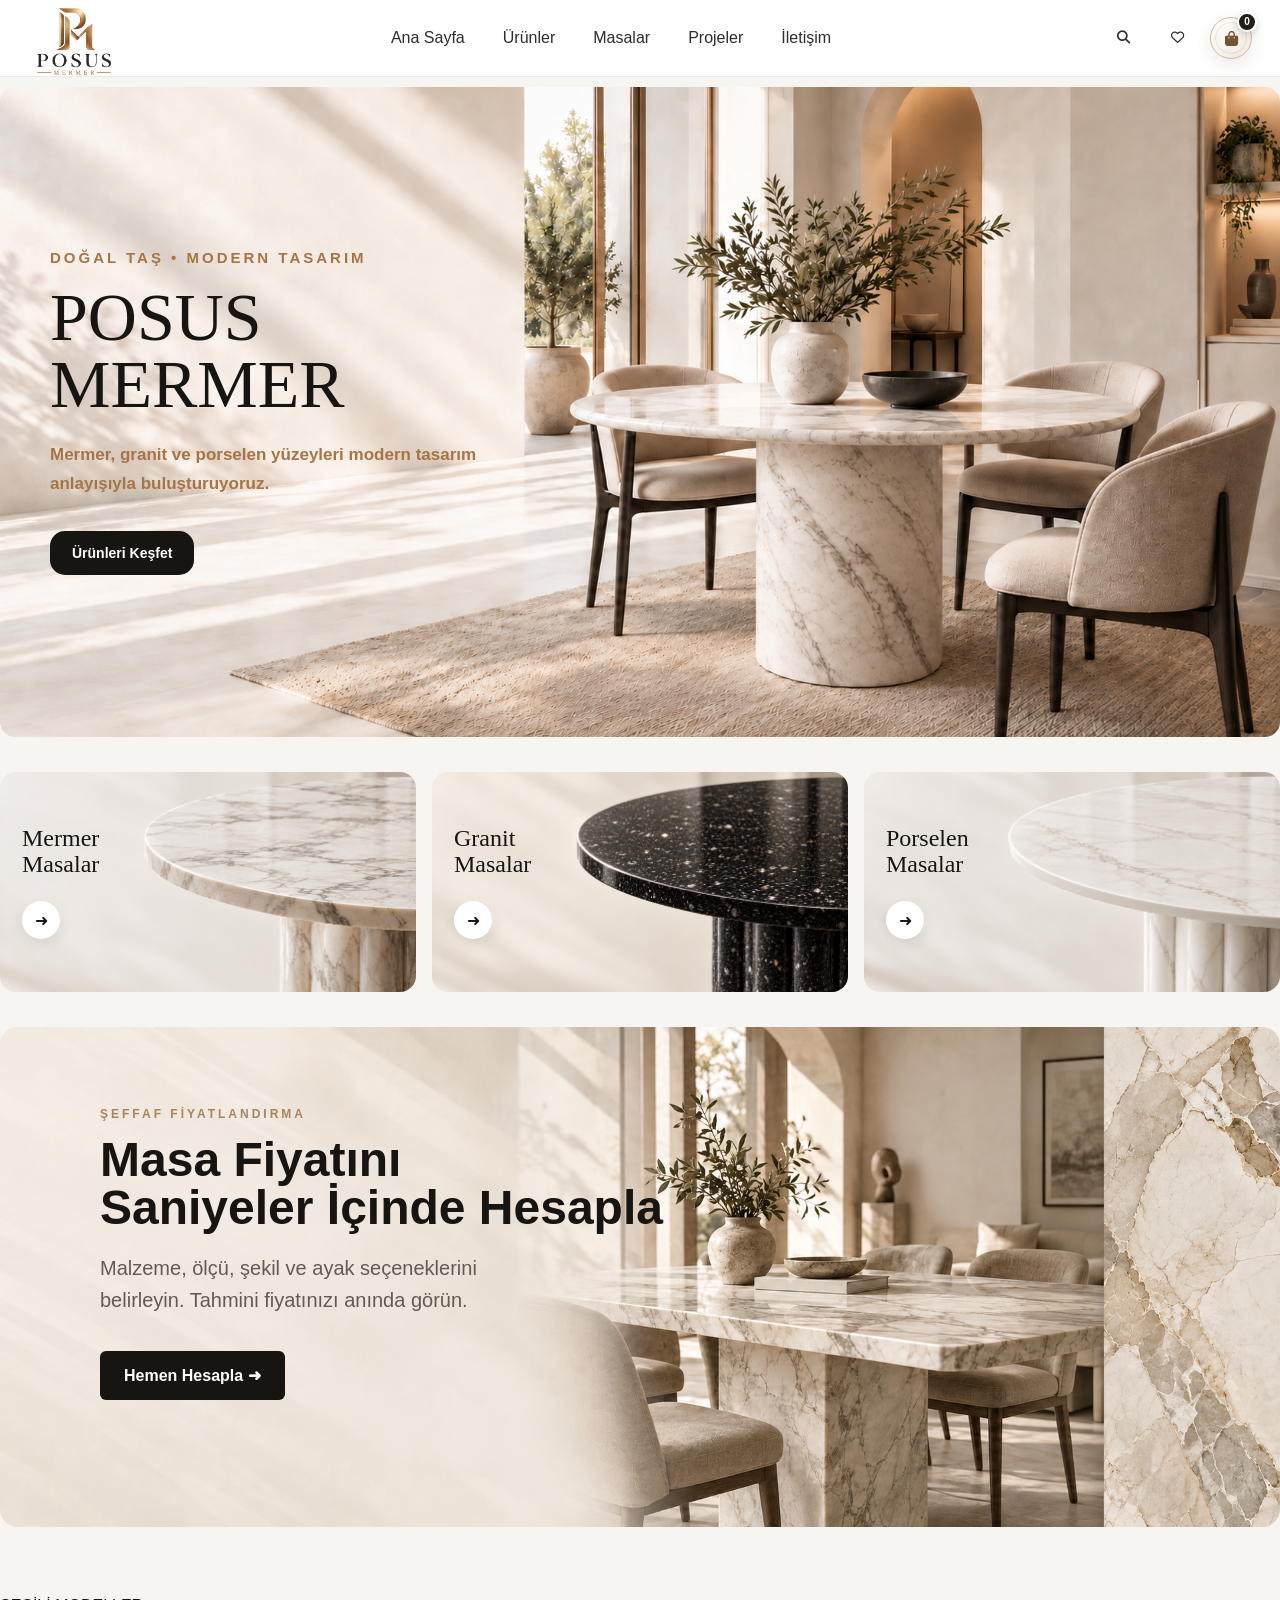
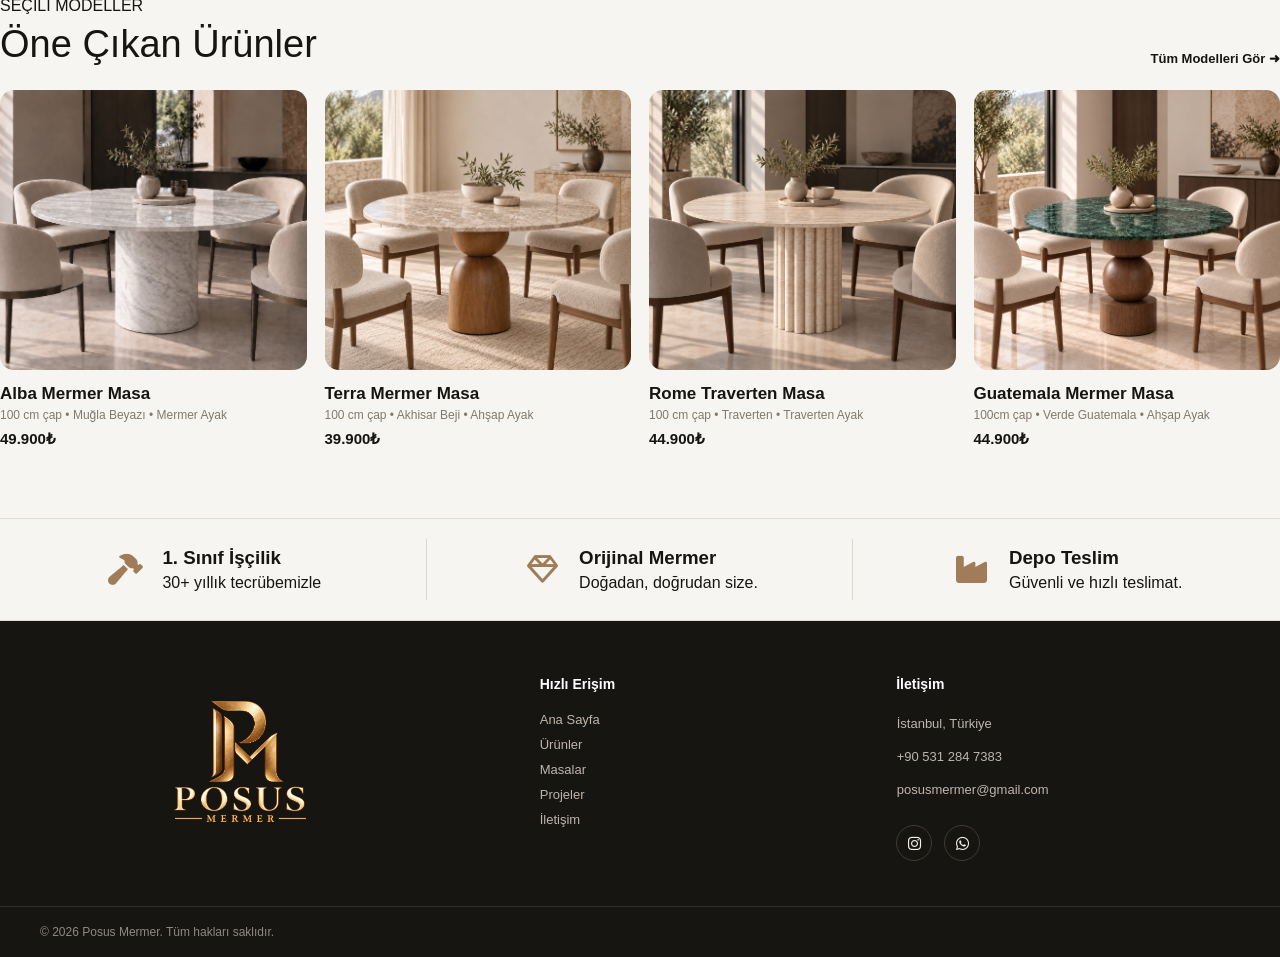
==== index.html @ 0fcfaaa3 "feat: add cafe table configurator and cart popover" ====
<!DOCTYPE html>
<html lang="tr">
<head>
    <meta charset="UTF-8">
    <meta name="viewport" content="width=device-width, initial-scale=1.0">

    <title>Posus Mermer</title>

    <link rel="stylesheet" href="style.css">
    <link rel="stylesheet" href="mini-cart.css">
    <link
        rel="stylesheet"
        href="https://cdnjs.cloudflare.com/ajax/libs/font-awesome/6.5.2/css/all.min.css"
    >
</head>

<body>

    <header class="site-header">
        <nav class="navbar">

            <a href="index.html" class="navbar-logo">
                <img src="images/posus-logo.png" alt="Posus Mermer">
            </a>

            <ul class="nav-links" id="navLinks">
                <li><a href="index.html" class="active">Ana Sayfa</a></li>
                <li><a href="urunler.html">Ürünler</a></li>
                <li><a href="masalar.html">Masalar</a></li>
                <li><a href="#">Projeler</a></li>
                <li><a href="#">İletişim</a></li>
            </ul>

            <div class="nav-actions">
                <button class="nav-search-btn" type="button" aria-label="Ara">
                    <i class="fa-solid fa-magnifying-glass"></i>
                </button>
                <button class="wishlist-btn" type="button" aria-label="Favoriler">
                    <i class="fa-regular fa-heart"></i>
                </button>
                <button class="cart-btn" type="button" aria-label="Sepeti aç">
                    <i class="fa-solid fa-bag-shopping"></i>
                    <span class="cart-count">0</span>
                </button>
            </div>

            <button class="menu-toggle" id="menuToggle" type="button" aria-label="Menüyü aç" aria-expanded="false" aria-controls="navLinks">
                <span></span>
                <span></span>
                <span></span>
            </button>

        </nav>
    </header>

    <main>

        <section class="hero">

            <div class="hero-mobile-image"></div>

            <div class="hero-content">
                <span class="hero-label">DOĞAL TAŞ • MODERN TASARIM</span>

                <h1>
                    POSUS MERMER
                </h1>
                <p>
                    Mermer, granit ve porselen yüzeyleri modern 
                    tasarım anlayışıyla buluşturuyoruz.
                </p>

                <div class="hero-actions">
                    <a href="#" class="hero-primary-btn">Ürünleri Keşfet</a>
                </div>

            </div>

        </section>

        <section class="table-categories">

            <a href="masalar.html" class="table-category-card">
                <div class="table-category-text">
                    <h3>Mermer <br> Masalar</h3>
                    <span class="table-category-arrow">➜</span>
                </div>

                <img src="images/marble-table-category.png" alt="Mermer Masa">
            </a>

            <a href="masalar.html" class="table-category-card">
                <div class="table-category-text">
                    <h3>Granit <br> Masalar</h3>
                    <span class="table-category-arrow">➜</span>
                </div>

                <img src="images/granite-table-category.png" alt="Granit Masa">
            </a>

            <a href="masalar.html" class="table-category-card">
                <div class="table-category-text">
                    <h3>Porselen <br> Masalar</h3>
                    <span class="table-category-arrow">➜</span>
                </div>

                <img src="images/porcelain-table-category.png" alt="Porselen Masa">
            </a>


        </section>

        <section class="calculator-promo">
            
            <img src="images/calculator-promo.png" 
                 alt="Masa Fiyat Hesaplayıcı"
                 class="calculator-promo-image"
            >

            <div class="calculator-promo-content">
                <span class="promo-label">ŞEFFAF FİYATLANDIRMA</span>

                <h2>
                    Masa Fiyatını <br>
                    Saniyeler İçinde Hesapla
                </h2>

                <p>
                    Malzeme, ölçü, şekil ve ayak seçeneklerini belirleyin.
                    Tahmini fiyatınızı anında görün.
                </p>

                <a href="calculator.html" class="calculator-cta">
                    Hemen Hesapla ➜
                </a>
            </div>

        </section>


        <section class="featured-products">
            
            <div class="featured-header">
                <div>
                    <span class="section-label">SEÇİLİ MODELLER</span>
                    <h2>Öne Çıkan Ürünler</h2>
                </div>
            

                <a href="#" class="view-all">
                    Tüm Modelleri Gör ➜
                </a>
            </div>

            <div class="product-grid">
                <a href="#" class="product-card">
                    <div class="product-image-wrap">
                        <img src="images/product-1.png" alt="Mermer Masa">
                    </div>

                    <div class="product-info">
                        <h3>Alba Mermer Masa</h3>
                        <span>100 cm çap • Muğla Beyazı • Mermer Ayak</span>
                        <strong>49.900₺</strong>
                    </div>
                </a>

                 <a href="#" class="product-card">
                    <div class="product-image-wrap">
                        <img src="images/product-2.png" alt="">
                    </div>

                    <div class="product-info">
                        <h3>Terra Mermer Masa</h3>
                        <span>100 cm çap • Akhisar Beji • Ahşap Ayak</span>
                        <strong>39.900₺</strong>
                    </div>
                </a>

                 <a href="#" class="product-card">
                    <div class="product-image-wrap">
                        <img src="images/product-3.png" alt="">
                    </div>

                    <div class="product-info">
                        <h3>Rome Traverten Masa</h3>
                        <span>100 cm çap • Traverten • Traverten Ayak</span>
                        <strong>44.900₺</strong>
                    </div>
                </a>

                 <a href="#" class="product-card">
                    <div class="product-image-wrap">
                        <img src="images/product-4.png" alt="">
                    </div>

                    <div class="product-info">
                        <h3>Guatemala Mermer Masa</h3>
                        <span>100cm çap • Verde Guatemala • Ahşap Ayak</span>
                        <strong>44.900₺</strong>
                    </div>
                </a>



            </div>
        </section>
        <section class="trust-strip">

            <div class="trust-item">
                <i class="fa-solid fa-hammer trust-icon"></i>

                <div class="trust-text">
                    <h3>1. Sınıf İşçilik</h3>
                    <p>30+ yıllık tecrübemizle</p>
                </div>
            </div>

            <div class="trust-item">
                <i class="fa-regular fa-gem trust-icon"></i>

                <div class="trust-text">
                    <h3>Orijinal Mermer</h3>
                    <p>Doğadan, doğrudan size.</p>
                </div>
            </div>

            <div class="trust-item">
                <i class="fa-solid fa-industry trust-icon"></i>

                <div class="trust-text">
                    <h3>Depo Teslim</h3>
                    <p>Güvenli ve hızlı teslimat.</p>
                </div>
            </div>

        </section>


        <footer class="site-footer">

    <div class="footer-main">

        <div class="footer-brand">
            <img src="images/posus-logo-footer.png" alt="Posus Mermer">
        </div>

        <div class="footer-column">
            <h3>Hızlı Erişim</h3>

            <a href="#">Ana Sayfa</a>
            <a href="urunler.html">Ürünler</a>
            <a href="masalar.html">Masalar</a>
            <a href="#">Projeler</a>
            <a href="#">İletişim</a>
        </div>

        <div class="footer-column footer-contact">
            <h3>İletişim</h3>

            <p>İstanbul, Türkiye</p>
            <p>+90 531 284 7383</p>
            <p>posusmermer@gmail.com</p>

            <div class="footer-socials">
                <a href="#"><i class="fa-brands fa-instagram"></i></a>
                <a href="#"><i class="fa-brands fa-whatsapp"></i></a>
            </div>
        </div>

    </div>

    <div class="footer-bottom">
        <span>© 2026 Posus Mermer. Tüm hakları saklıdır.</span>
    </div>

</footer>

        <!-- <section class="hero-features">

            <div class="hero-feature">
                <img src="images/special-msrmnt.png"
                 alt="Özel Ölçü Üretim"
                 class="feature-image">

                <div class="feature-text">
                    <h3>Özel Öçlü Üretim</h3>
                    <p>Projeye ve alana özel ölçüler.</p>
                </div>

            </div>

            <div class="hero-feature">
                <img src="images/shipping.png"
                 alt="Güvenli Teslimat"
                 class="feature-image">

                <div class="feature-text">
                    <h3>Depomuzdan Güvenli Teslimat</h3>
                    <p>Ürünlerinizi özenle hazırlayıp teslim ediyoruz.</p>
                </div>

            </div>

            <div class="hero-feature">

                <img src="images/beveling.png"
                 alt="Tecrübeli İşçilik"
                 class="feature-image">

                <div class="feature-text">

                    <h3>30+ Yıllık Tecrübe</h3>
                    <p>Doğal taşta yılların deneyimi ve usta işçilik.</p>
                </div>

            </div>

        </section> -->

    </main>

    <script src="js/script.js"></script>
    <script src="js/cart-popover.js"></script>

</body>
</html>
---- style.css ----
* {
    margin: 0;
    padding: 0;
    box-sizing: border-box;
}

body {
    font-family: Arial, sans-serif;
    background-color: #f7f5f1;
    color: #171512;
}

a {
    text-decoration: none;
    color: inherit;
}

ul {
    list-style: none;
}

.site-header {
    background-color: #ffffff;
    border-bottom: 1px solid #ece8e2;
}

.navbar {
    max-width: 1400px;
    margin: 0 auto;
    min-height: 70px;
    display: flex;
    align-items: center;
    justify-content: space-between;
    padding: 0 28px;
}

.navbar-logo {
    display: flex;
    align-items: center;
    flex-shrink: 0;
}

.navbar-logo img {
    display: block;
    width: 92px;
    height: auto;
    object-fit: contain;
}

.logo {
    font-size: 26px;
    font-weight: 700;
    letter-spacing: 2px;
}

.nav-actions {
    display: flex;
    align-items: center;
    gap: 12px;
}

.nav-links {
    display: flex;
    align-items: center;
    gap: 38px;
}

.nav-links > li {
    position: relative;
}

.nav-links a {
    font-size: 16px;
    color: #302c28;
    transition: color 0.3s ease;
}

.nav-links a:hover {
    color: #a8845f;
}

.quote-btn {
    padding: 12px 20px;
    background-color: #171512;
    color: #ffffff;
    font-size: 13px;
    font-weight: 600;
    transition: background-color 0.3s ease;
}

.quote-btn:hover {
    background-color: #a8845f;
}

.dropdown-menu {
    position: absolute;
    top: 100%;
    left: 0;
    min-width: 170px;
    padding: 12px 0;
    background-color: #ffffff;
    box-shadow: 0 12px 30px rgba(0, 0, 0, 0.08);
    opacity: 0;
    visibility: hidden;
    transform: translateY(10px);
    transition: all 0.3s ease;
}

.dropdown-menu li a {
    display: block;
    padding: 10px 18xp;
}

.dropdown:hover .dropdown-menu {
    opacity: 1;
    visibility: visible;
    transform: translateY(0);
}

.hero {
    position: relative;
    max-width: 1800px;
    min-height: 650px;
    margin: 10px auto;
    border-radius: 15px;
    background-image: url("images/hero-table.png");
    background-size: cover;
    background-position: center;
    background-repeat: no-repeat;
    display: flex;
    align-items: center;
}

.hero-content {
    position: relative;
    z-index: 2;
    width: 42%;
    padding: 70px 50px;
}

.hero-content h1 {
    font-family: 'Times New Roman', Times, serif;
}

.hero-label {
    display: inline-block;
    margin-bottom: 18px;
    color: #a57545;
    font-size: 15px;
    font-weight: 600;
    letter-spacing: 3px;
}

.hero h1 {
    margin-bottom: 24px;
    color: #171512;
    font-size: 68px;
    line-height: 0.98;
    font-weight: 500;
}

.hero p {
    max-width: 480px;
    margin-bottom: 32px;
    color: #a57545;
    font-weight: 550;
    font-size: 17px;
    line-height: 1.7;
}

.hero-actions {
    display: flex;
    align-items: center;
    gap: 14px;
}

.hero-primary-btn {
    display: inline-flex;
    align-items: center;
    justify-content: center;
    padding: 14px 22px;
    font-size: 14px;
    font-weight: 600;
    transition: all 0.3s ease;
}

.hero-primary-btn {
    background-color: #171512;
    color: #ffffff;
    border-radius: 15px
}

.hero-secondary-btn {
    border: 1px solid #a8845f;
}

.hero-secondary-btn:hover {
    background-color: #171512;
    color: #ffffff;
}

.hero-visual {
    position: absolute;

    top: 0;
    right: 0;

    width: 78%;
    height: 100%;

    z-index: 1;
}

.hero-visual img {
    width: 100%;
    height: 100%;
    object-fit: cover;
    object-position: center;
    display: block;
}

.hero-features {
    max-width: 1800px;
    width: 100%;
    margin: 24px auto 0;
    display: grid;
    grid-template-columns: repeat(3, 1fr);
    gap: 20px;
    padding: 0 50px 35px;
}

.hero-feature {
    position: relative;
    overflow: hidden;
    height: 240px;
    border-radius: 14px;
}

.hero-feature:first-child {
    padding-left: 0;
}

.hero-feature:last-child {
    border-right: none;
}

.hero-feature h3 {
    margin-bottom: 6px;
    color: #171412;
    font-size: 14px;
    font-weight: 600;
}

.hero-feature p {
    color: #7a726a;
    font-size: 12px;
    line-height: 1.5;
}

.feature-image {
    width: 100%;
    height: 100%;
    object-fit: cover;
    display: block;
    transition: transform 0.5s ease;
}

.feature-text {
    position: absolute;
    left: 22px;
    right: 22px;
    bottom: 20px;
    z-index: 2;
}

.hero-feature::after {
    content: "";
    position: absolute;
    inset: 0;
    background: linear-gradient(
        to top,
        rgba(18, 16, 14, 0.72) 0%,
        rgba(18, 16, 14, 0.38) 35%,
        rgba(18, 16, 14, 0.08) 70%,
        rgba(18, 16, 14, 0) 100%
    );

    z-index: 1;
}

.hero-feature:hover .feature-image {
    transform: scale(1.04);
}

.feature-text h3 {
    color: ffffff;
    font-size: 19px;
    line-height: 1.2;
    margin-bottom: 7px;
    text-shadow: 0 2px 8px rgba(0, 0, 0, 0.28);
    max-width: 70%;
}

.feature-text p {
    color: rgba(255, 255, 255, 0.85);
    font-size: 13px;
    line-height: 1.45;
    text-shadow: 0 2px 8px rgba(0, 0, 0, 0.22);
    max-width: 70%;
}

.table-categories {
    max-width: 1600px;
    margin: 35px auto 0;
    display: grid;
    grid-template-columns: repeat(3, 1fr);
    gap: 16px;
    font-family: 'Times New Roman', Times, serif
}

.table-category-card {
    position: relative;
    height: 220px;
    background-color: #f3efe9;
    border-radius: 16px;
    overflow: hidden;
    text-decoration: none;
    color: inherit;
    transition: transform 0.35s ease,
                box-shadow 0.35s ease;
}

.table-category-card img {
    position: absolute;
    inset: 0;
    width: 100%;
    height: 100%;
    object-fit: cover;
    object-position: center;
    display: block;
    z-index: 1;
    transition: transform 0.45s ease;
}

.table-category-text {
    position: relative;
    z-index: 2;
    width: 38%;
    height: 100%;
    padding: 28px 22px;
    display: flex;
    flex-direction: column;
    justify-content: center;
    align-items: flex-start;
}

.table-category-card::after {
    content: "";
    position: absolute;
    inset: 0;
    background: linear-gradient(
        90deg,
        rgba(247, 245, 241, 0.98) 0%
        rgba(247, 245, 241, 0.92) 28%
        rgba(247, 245, 241, 0.35) 48%
        rgba(247, 245, 241, 0) 68%
    );

    z-index: 1;
    pointer-events: none;
}

.table-category-arrow {
    margin-top: 24px;
    width: 38px;
    height: 38px;
    display: flex;
    align-items: center;
    justify-content: center;
    background-color: #fff;
    color: #171512;
    border-radius: 50%;
    font-size: 16px;
    box-shadow: 0 6px 16px rgba(0, 0, 0, 0.08);
    transition: transform 0.3s ease
                background-color 0.3s ease;
}

.table-category-card:hover .table-category-arrow {
    transform: translateX(5px);
    background-color: #171512;
    color: #fff;
}

.table-category-text h3 {
    font-size: 24px;
    line-height: 1.1;
    font-weight: 500;
    color: #171512;
    margin-bottom: 0;
}

.calculator-promo {
    position: relative;
    max-width: 1800px;
    height: 500px;
    margin: 35px auto;
    border-radius: 18px;
    overflow: hidden;
}

.calculator-promo-image {
    width: 100%;
    height: 100%;
    object-fit: cover;
    display: block;
}

.calculator-promo-content {
    position: absolute;
    left: 100px;
    top: 45%;
    transform: translateY(-50%);
    max-width: 600px;
    z-index: 2;
}

.promo-label {
    display: inline-block;
    margin-bottom: 15px;
    color: #a8845f;
    font-size: 12px;
    font-weight: 600;
    letter-spacing: 3px;
}

.calculator-promo-content h2 {
    font-size: 48px;
    line-height: 1;
    color: #171512;
    margin-bottom: 20px;
}

.calculator-promo-content p {
    max-width: 420px;
    color: #625b54;
    font-size: 20px;
    line-height: 1.6;
}

.calculator-cta {
    display: inline-flex;
    margin-top: 35px;
    padding: 15px 24px;
    background-color: #171512;
    color: #fff;
    border-radius: 6px;
    font-weight: 600;
    transition: 0.3s ease;
}

.calculator-cta:hover {
    background-color: #a8845f;
    transform: translateX(4px);
}

.featured-products {
    max-width: 1800px;
    margin: 70px auto;
}

.featured-header {
    display: flex;
    align-items: end;
    justify-content: space-between;
    margin-bottom: 24px;
}

.featured-header h2 {
    margin-top: 8px;
    font-size: 38px;
    font-weight: 500;
    color: #171512;
}

.view-all {
    font-size: 13px;
    font-weight: 600;
    color: #171512;
    transition: transform .3s ease;
}

.view-all:hover {
    transform: translateX(4px);
}

.product-grid {
    display: grid;
    grid-template-columns: repeat(4, 1fr);
    gap: 18px;
}

.product-card {
    color: inherit;
    text-decoration: none;
}

.product-image-wrap {
    height: 280px;
    border-radius: 14px;
    overflow: hidden;
    background-color: #f1ede7;
}

.product-image-wrap img {
    width: 100%;
    height: 100%;
    object-fit: cover;
    display: block;
    transition: transform .45s ease;
}

.product-card:hover img {
    transform: scale(1.02);
}

.product-info {
    padding-top: 14px;
}

.product-info h3 {
    font-size: 17px;
    font-weight: 600;
    margin-bottom: 4px;
}

.product-info span {
    display: block;
    font-size: 12px;
    color: #817970;
    margin-bottom: 8px;
}

.product-info strong {
    font-size: 15px;
    font-weight: 600;
    color: #171512;
}

.trust-strip {
    max-width: 1400px;
    margin: 35px auto 0;
    padding: 20px 0;
    display: grid;
    grid-template-columns: repeat(3, 1fr);
    border-top: 1px solid #e1dbd3;
    border-bottom: 1px solid #e1dbd3;
}

.trust-item {
    display: flex;
    align-items: center;
    justify-content: center;
    gap: 16px;
    padding: 8px 34px;
}

.trust-item:not(:last-child) {
    border-right: 1px solid #ded7cf;
}

.trust-icon {
    font-size: 31px;
    color: #a07d58;
    width: 42px;
    text-align: center;
    flex-shrink: 0;
}

.trust-text p {
    margin-top: 5px;
}

.site-footer {
    margin: 0;
    background-color: #171512;
    color: #f4efe8;
}

.footer-main {
    max-width: 1400px;
    margin: 0 auto;
    padding: 55px 40px 45px;
    display: grid;
    grid-template-columns: 1.4fr 1fr 1fr 1.2fr;
    gap: 50px;
}

.footer-brand h2 {
    font-size: 28px;
    letter-spacing: 3px;
    margin-bottom: 18px;
    color: #b88a5a;
}

.footer-brand p {
    max-width: 320px;
    font-size: 14px;
    line-height: 1.7;
    color: #bdb5ad;
}

.footer-column {
    display: flex;
    flex-direction: column;
    gap: 10px;
}

.footer-column h3 {
    margin-bottom: 2px;
    font-size: 18px;
    font-weight: 600;
    color: #fff;
}

.footer-column a {
    color: #bdb5ad;
    font-size: 13px;
    text-decoration: none;
    transition: color 0.3s ease;
}

.footer-column a:hover {
    color: #b88a5a;
}

.footer-contact p {
    font-size: 13px;
    color: #bdb5ad;
    margin-bottom: 5px;
    padding: 0.5px;
}

.footer-contact h3 {
    margin-bottom: 12px;
}

.footer-socials {
    display: flex;
    gap: 12px;
    margin-top: 14px;
}

.footer-socials a {
    width: 34px;
    height: 34px;
    display: flex;
    align-items: center;
    justify-content: center;
    border: 1px solid #3b3733;
    border-radius: 50%;
    color: #f4efe8;
    transition: background-color 0.3s ease,
                border-color 0.3s ease;
}

.footer-socials a:hover {
    background-color: #b88a5a;
    border-color: b88a5a;
}

header {
    position: sticky;
    top: 0;
    z-index: 1000;
    background: rgba(255, 255, 255, 0.97);
    backdrop-filter: blur(8px);
    border-bottom: 1px solid #ece7e1;
}

.menu-toggle {
    display: none;
    width: 34px;
    height: 30px;
    border: 0;
    background: transparent;
    cursor: pointer;
    flex-direction: column;
    justify-content: center;
    gap: 5px;
    padding: 0;
}

.menu-toggle span {
    display: block;
    width: 24px;
    height: 2px;
    background: #171512;
    transition: 0.3s ease;
}

.menu-toggle.active span:nth-child(1) {
    transform: translateY(7px) rotate(45deg);
}

.menu-toggle.active span:nth-child(2) {
    opacity: 0;
}

.menu-toggle.active span:nth-child(3) {
    transform: translateY(-7px) rotate(-45deg);
}

.hero-mobile-image {
    display: none;
}

.site-footer {
    background: #171512;
    color: #f4efe8;
}

.footer-main {
    max-width: 1400px;
    margin: 0 auto;
    padding: 55px 40px 45px;
    display: grid;
    grid-template-columns: 1.5fr 1fr 1.2fr;
    gap: 70px;
    align-items: start;
}

.footer-brand img {
    margin-left: 120px;
    width: 160px;
    height: auto;
    display: block;
}

.footer-column {
    display: flex;
    flex-direction: column;
    gap: 10px;
}

.footer-column h3 {
    margin-bottom: 10px;
    font-size: 14px;
    font-weight: 600;
    color: #ffffff;
}

.footer-column a {
    color: #bdb5ad;
    font-size: 13px;
    text-decoration: none;
    transition: color 0.3s ease;
}

.footer-column a:hover {
    color: #b88a5a;
}

.footer-contact p {
    margin: 0;
    font-size: 13px;
    line-height: 1.7;
    color: #bdb5ad;
}

.footer-socials {
    display: flex;
    gap: 12px;
    margin-top: 14px;
}

.footer-socials a {
    width: 36px;
    height: 36px;
    display: flex;
    align-items: center;
    justify-content: center;
    border: 1px solid #403a35;
    border-radius: 50%;
    color: #f4efe8;
    font-size: 15px;
    transition:
        background-color 0.3s ease,
        border-color 0.3s ease,
        transform 0.3s ease;
}

.footer-socials a:hover {
    background: #a8845f;
    border-color: #a8845f;
    transform: translateY(-2px);
}

.footer-bottom {
    max-width: 1400px;
    margin: 0 auto;
    padding: 18px 40px;
    border-top: 1px solid #302c28;
    font-size: 12px;
    color: #8f8881;
}

/* =========================
   PRODUCTS PAGE
========================= */

.products-hero {
    position: relative;
    max-width: 100%;
    height: 300px;
    display: flex;
    align-items: center;
    background:
        linear-gradient(
            90deg,
            rgba(247, 245, 241, 0.98) 0%,
            rgba(247, 245, 241, 0.88) 35%,
            rgba(247, 245, 241, 0.05) 65%
        ),
        url("images/products-hero.png");

    background-size: cover;
    background-position: center;
    overflow: hidden;
}


.products-hero-content {
    width: 100%;
    max-width: 1400px;
    margin: 0 auto;
    padding: 0 40px;
}


.products-hero-content > span {
    font-size: 11px;
    font-weight: 600;
    letter-spacing: 4px;
    color: #a67b51;
}


.products-hero-content h1 {
    margin: 8px 0 6px;
    font-family: Georgia, serif;
    font-size: 60px;
    font-weight: 400;
    color: #171512;
}


.products-hero-content p {
    max-width: 440px;
    font-size: 15px;
    line-height: 1.6;
    color: #56504a;
}


.products-hero-note {
    position: absolute;
    right: 2%;
    top: 50%;
    transform: translateY(-50%);
    color: #fff;
    text-align: right;
}


.products-hero-note > span {
    display: block;
    width: 100px;
    height: 1px;
    margin-left: auto;
    margin-bottom: 12px;
    background: rgba(255, 255, 255, 0.65);
}


.products-hero-note p {
    font-size: 10px;
    line-height: 1.8;
    letter-spacing: 3px;
}


/* CATEGORY NAV */

.product-category-nav {
    max-width: 1400px;
    margin: 16px auto 0;
    display: grid;
    grid-template-columns: repeat(5, 1fr);
    gap: 12px;
}


.category-showcase {
    height: 74px;
    padding: 9px 14px;
    display: flex;
    align-items: center;
    gap: 14px;
    border: 1px solid #e5dfd8;
    border-radius: 6px;
    background: #fff;
    cursor: pointer;
    transition:
        border-color 0.3s ease,
        background-color 0.3s ease;
}


.category-showcase:hover,
.category-showcase.active {
    background: #f6efe7;
    border-color: #d9c7b3;
}


.category-showcase img {
    width: 58px;
    height: 58px;
    object-fit: cover;
    border-radius: 4px;
}


.category-showcase div {
    display: flex;
    flex-direction: column;
    text-align: left;
}


.category-showcase strong {
    font-family: Georgia, serif;
    font-size: 16px;
    font-weight: 400;
    color: #171512;
}


.category-showcase div span {
    margin-top: 4px;
    font-size: 10px;
    color: #8b8177;
}


.category-showcase i {
    margin-left: auto;
    width: 32px;
    height: 32px;
    display: flex;
    align-items: center;
    justify-content: center;
    border-radius: 50%;
    background: #f5eee6;
    font-size: 11px;
    color: #171512;
}


/* CATALOG */

.product-catalog {
    max-width: 1400px;
    margin: 16px auto 70px;
}


.catalog-toolbar {
    padding: 16px 0;
    display: grid;
    grid-template-columns: 2fr 0.7fr 0.7fr 0.7fr auto;
    gap: 12px;
    align-items: center;
    border-top: 1px solid #eee8e2;
}


.catalog-search {
    height: 44px;
    display: flex;
    align-items: center;
    gap: 12px;
    padding: 0 14px;
    border: 1px solid #ded8d1;
    border-radius: 5px;
    background: #fff;
}


.catalog-search i {
    font-size: 13px;
    color: #77716b;
}


.catalog-search input {
    width: 100%;
    border: none;
    outline: none;
    background: transparent;
    font-size: 13px;
}


.catalog-toolbar select {
    height: 44px;
    padding: 0 12px;
    border: 1px solid #ded8d1;
    border-radius: 5px;
    background: #fff;
    color: #4f4943;
}


.catalog-count {
    font-size: 12px;
    color: #665f58;
    white-space: nowrap;
}


/* GRID */

.stone-grid {
    display: grid;
    grid-template-columns: repeat(5, 1fr);
    gap: 28px 18px;
}


.stone-card {
    text-decoration: none;
    color: inherit;
}


.stone-image {
    height: 180px;
    overflow: hidden;
    border-radius: 5px;
    background: #eee;
}


.stone-image img {
    width: 100%;
    height: 100%;
    object-fit: cover;
    display: block;
    transition: transform 0.45s ease;
}


.stone-card:hover .stone-image img {
    transform: scale(1.04);
}


.stone-info {
    padding-top: 8px;
    display: flex;
    justify-content: space-between;
    align-items: flex-start;
    gap: 10px;
}


.stone-info h3 {
    margin: 0 0 6px;
    font-family: Georgia, serif;
    font-size: 16px;
    font-weight: 400;
    color: #171512;
}


.stone-tags {
    display: flex;
    gap: 5px;
}


.stone-tags span {
    padding: 4px 8px;
    background: #f2ece5;
    border-radius: 10px;
    font-size: 9px;
    color: #625b55;
}


.stone-arrow {
    width: 32px;
    height: 32px;
    flex-shrink: 0;
    display: flex;
    align-items: center;
    justify-content: center;
    border-radius: 50%;
    background: #f4eee7;
    font-size: 11px;
    transition:
        background 0.3s ease,
        transform 0.3s ease;
}


.stone-card:hover .stone-arrow {
    background: #171512;
    color: #fff;
    transform: translateX(3px);
}


.no-products {
    display: none;
    padding: 70px 0;
    text-align: center;
    color: #777069;
}

.pagination {
    margin-top: 42px;
    display: flex;
    align-items: center;
    justify-content: center;
    gap: 8px;
    flex-wrap: wrap;
}

.pagination button {
    min-width: 38px;
    height: 38px;
    padding: 0 11px;
    display: flex;
    align-items: center;
    justify-content: center;
    border: 1px solid #ded8d1;
    border-radius: 50%;
    background: #ffffff;
    color: #171512;
    font-size: 12px;
    cursor: pointer;
    transition:
        background 0.25s ease,
        color 0.25s ease,
        border-color 0.25s ease,
        transform 0.25s ease;
}

.pagination button:hover {
    border-color: #a8845f;
    transform: translateY(-1px);
}

.pagination button.active {
    background: #171512;
    color: #ffffff;
    border-color: #171512;
}

.pagination button:disabled {
    opacity: 0.3;
    cursor: default;
    transform: none;
}

.pagination-dots {
    padding: 0 3px;
    color: #998f85;
    font-size: 13px;
}

.pagination-info {
    width: 100%;
    margin-top: 8px;
    text-align: center;
    font-size: 11px;
    color: #8b8177;
}

.stone-grid {
    display: grid;
    grid-template-columns: repeat(5, 1fr);
    row-gap: 18px;
    column-gap: 6px;
}


.tables-hero {
    height: 350px;
    min-height: 0;
    display: grid;
    grid-template-columns: 42% 58%;
    background: #f7f3ed;
    overflow: hidden;
}

.tables-hero-content {
    padding: 35px 55px;
    display: flex;
    flex-direction: column;
    justify-content: center;
}

.tables-breadcrumb {
    font-size: 13px;
    color: #8b8175;
    margin-bottom: 24px;
}

.tables-breadcrumb span {
    margin: 0 8px;
}

.tables-eyebrow {
    font-size: 11px;
    letter-spacing: 5px;
    color: #a8845f;
    margin-bottom: 8px;
}

.tables-hero h1 {
    font-family: Georgia, serif;
    font-size: 72px;
    line-height: 0.95;
    font-weight: 400;
    color: #171512;
    margin: 0 0 18px;
}

.tables-hero p {
    max-width: 590px;
    color: #625b54;
    font-size: 15px;
    line-height: 1.65;
}

.tables-combination-link {
    display: inline-flex;
    align-items: center;
    gap: 12px;
    margin-top: 24px;
    padding: 14px 20px;
    border: 1px solid #a8845f;
    color: #6f4e2f;
    font-size: 12px;
    font-weight: 700;
    letter-spacing: .04em;
    transition: background .2s ease, color .2s ease, transform .2s ease;
}

.tables-combination-link:hover {
    background: #9f7547;
    color: #fff;
    transform: translateY(-2px);
}

.hero-small-line {
    margin-top: 22px;
    display: flex;
    align-items: center;
    gap: 18px;

    font-size: 10px;
    letter-spacing: 4px;
    color: #9c7650;
}

.hero-small-line span {
    width: 38px;
    height: 1px;
    background: #a8845f;
}

.tables-hero-image {
    height: 350px;
    min-height: 0;
    overflow: hidden;    
}

.tables-hero-image img {
    width: 100%;
    height: 100%;
    display: block;
    object-fit: cover;
    object-position: center;
}


/* ===================================
   MAIN PRODUCT AREA
=================================== */

.tables-section {
    max-width: 1600px;
    margin: 0 auto;
    padding: 20px 32px 32px;

    display: grid;
    grid-template-columns: 210px 1fr;
    gap: 18px;

    background: #faf9f6;
}


/* ===================================
   FILTER SIDEBAR
=================================== */

.table-filters {
    border: 1px solid #e7e0d8;
    background: #fff;
    padding: 18px;
    border-radius: 5px;
}

.filter-header {
    padding-bottom: 15px;
    border-bottom: 1px solid #ece5dd;
}

.filter-header h3 {
    font-family: Georgia, serif;
    font-size: 22px;
    margin-bottom: 12px;
}

.filter-header button {
    border: none;
    background: transparent;
    padding: 0;

    color: #a07142;
    font-size: 12px;
    cursor: pointer;
}

.filter-header button i {
    margin-right: 6px;
}

.filter-group {
    padding: 18px 0;
    border-bottom: 1px solid #eee7df;
}

.filter-group:last-child {
    border-bottom: none;
}

.filter-group h4 {
    font-family: Georgia, serif;
    font-size: 15px;
    margin-bottom: 13px;
}

.filter-group label {
    display: flex;
    align-items: center;
    gap: 8px;

    margin: 10px 0;

    font-size: 13px;
    color: #69615a;

    cursor: pointer;
}

.filter-group input[type="radio"] {
    accent-color: #9f7445;
}

.size-filter {
    display: grid;
    grid-template-columns: 1fr 1fr;
    gap: 8px;
}

.size-filter input {
    width: 100%;
    border: 1px solid #ded7cf;
    border-radius: 4px;

    padding: 9px;

    font-size: 12px;
    outline: none;
}

.apply-filter-btn {
    width: 100%;
    margin-top: 10px;

    padding: 10px;

    background: #a77a47;
    color: #fff;

    border: none;
    border-radius: 3px;

    cursor: pointer;
}


/* ===================================
   TOOLBAR
=================================== */

.tables-content {
    min-width: 0;
}

.tables-toolbar {
    height: 42px;

    display: flex;
    align-items: center;
    justify-content: space-between;

    margin-bottom: 10px;
}

.tables-toolbar p {
    color: #6f675f;
    font-size: 13px;
}

.toolbar-right {
    display: flex;
    align-items: center;
    gap: 10px;
}

.toolbar-right label {
    font-size: 12px;
    color: #736a61;
}

.toolbar-right select {
    width: 180px;

    border: 1px solid #ded8d0;
    background: #fff;

    padding: 9px 12px;
    border-radius: 4px;

    color: #4e4944;
}


/* ===================================
   TABLE GRID
=================================== */

.tables-grid {
    display: grid;
    grid-template-columns: repeat(4, minmax(0, 1fr));
    gap: 12px;
}


/* ===================================
   PRODUCT CARD
=================================== */

.table-product-card {
    background: #fff;

    border: 1px solid #e6dfd7;
    border-radius: 5px;

    overflow: hidden;

    transition:
        transform 0.25s ease,
        box-shadow 0.25s ease;
}

.table-product-card:hover {
    transform: translateY(-3px);

    box-shadow:
        0 9px 25px rgba(44, 34, 23, 0.08);
}

.table-card-image {
    position: relative;
    width: 100%;
    aspect-ratio: 1 / 1;
    overflow: hidden;
    background: #f3f0eb;
}

.table-card-image img {
    width: 100%;
    height: 100%;

    object-fit: cover;

    transition: transform 0.4s ease;
}

.table-product-card:hover
.table-card-image img {
    transform: scale(1.025);
}

.table-favorite {
    position: absolute;
    top: 12px;
    right: 12px;

    width: 34px;
    height: 34px;

    display: grid;
    place-items: center;

    border: none;
    border-radius: 50%;

    background:
        rgba(255,255,255,0.9);

    color: #846d54;

    cursor: pointer;
}

.table-card-content {
    padding: 13px;
}

.table-card-content h3 {
    font-family: Georgia, serif;

    font-size: 17px;
    font-weight: 400;

    margin: 0 0 7px;

    color: #28221e;
}

.table-meta {
    display: flex;
    flex-wrap: wrap;
    align-items: center;

    gap: 7px;

    font-size: 11px;

    color: #7d756c;
}

.meta-divider {
    width: 1px;
    height: 11px;

    background: #c9c0b7;
}

.table-card-bottom {
    display: flex;
    align-items: flex-end;
    justify-content: space-between;
    gap: 12px;
    padding-top: 14px;
    border-top: 1px solid #eee7df;
}

.table-price {
    display: flex;
    flex-direction: column;
}

.table-price strong {
    font-family: Georgia, serif;

    font-size: 19px;
    font-weight: 400;

    color: #7b4c27;
}

.table-price span {
    margin-top: 2px;

    font-size: 9px;

    color: #8c837a;
}

.table-detail-btn {
    min-width: 88px;

    padding: 9px 12px;

    display: flex;
    justify-content: center;
    align-items: center;

    gap: 8px;

    background: #9f7547;
    color: #fff;

    text-decoration: none;

    border-radius: 3px;

    font-size: 12px;

    transition: background 0.2s ease;
}

.table-detail-btn:hover {
    background: #765330;
}

.tables-empty {
    display: none;

    text-align: center;

    padding: 80px 20px;

    color: #81776d;
}


/* ===================================
   BENEFITS
=================================== */

.tables-benefits {
    padding: 24px 50px;

    display: grid;
    grid-template-columns: repeat(5, 1fr);

    border-top: 1px solid #eee6dd;

    background: #f8f4ee;
}

.tables-benefits > div {
    display: flex;
    align-items: center;

    gap: 13px;

    justify-content: center;
}

.tables-benefits i {
    font-size: 27px;

    color: #a67b4c;
}

.tables-benefits span {
    display: flex;
    flex-direction: column;

    font-size: 11px;

    color: #837970;
}

.tables-benefits strong {
    margin-bottom: 4px;

    font-family: Georgia, serif;

    font-size: 14px;
    font-weight: 400;

    color: #342d27;
}

/* =========================
   NAVBAR LOGO FIX
========================= */

.navbar {
    height: 76px;
}

.navbar-inner {
    max-width: 1400px;
    height: 76px;
    margin: 0 auto;
    padding: 0 32px;
    display: flex;
    align-items: center;
    justify-content: space-between;
    width: 100%;
}

.nav-logo {
    display: flex;
    align-items: center;
    flex-shrink: 0;
}

.nav-logo img {
    width: 95px;
    height: auto;
    max-height: 62px;
    object-fit: contain;
    display: block;
}

.table-price .sub-price {
    display: block;
    margin-top: 4px;
    font-size: 11px;
    color: #8c837a;
}

.table-card-content h3 {
    margin: 0 0 6px;
    font-family: Georgia, serif;
    font-size: 19px;
    font-weight: 400;
    color: #211c18;
}

.table-meta {
    margin-bottom: 16px;
}

.table-meta span {
    font-size: 10px;
    color: #8d847b;
}

.table-card-image .table-favorite {
    z-index: 1;
}

.table-product-card {
    cursor: pointer;
}

@media (max-width: 1024px) {

    header {
        padding: 16px 30px;
    }

    nav ul {
        gap: 18px;
    }

    .hero {
        min-height: 560px;
        padding: 60px 35px;
    }

    .hero h1 {
        font-size: 52px;
    }

    .table-categories,
    .featured-products,
    .trust-strip,
    .footer-main {
        width: calc(100% - 40px);
    }

    .product-grid {
        grid-template-columns: repeat(2, 1fr);
    }

    .table-categories {
        grid-template-columns: repeat(2, 1fr);
    }

    .trust-strip {
        grid-template-columns: 1fr;
    }

    .trust-item {
        justify-content: flex-start;
        border-right: none !important;
        border-bottom: 1px solid #ded7cf;
    }

    .trust-item:last-child {
        border-bottom: none;
    }

    .footer-main {
        width: calc(100% - 40px);
        grid-template-columns: repeat(2, 1fr);
        gap: 40px 30px;
        padding: 45px 0 35px;
    }

    .footer-bottom {
        width: calc(100% - 40px);
    }

    .product-category-nav {
        width: calc(100% - 40px);

        grid-template-columns: repeat(3, 1fr);
    }

    .product-catalog {
        width: calc(100% - 40px);
    }

    .stone-grid {
        grid-template-columns: repeat(3, 1fr);
    }

    .catalog-toolbar {
        grid-template-columns: 1fr 1fr 1fr;
    }

    .catalog-search {
        grid-column: span 3;
    }

    .tables-grid {
        grid-template-columns:
            repeat(3, minmax(0, 1fr));
    }    

}

@media (max-width: 768px) {

    .navbar {
        position: relative;

        display: flex;
        align-items: center;
        justify-content: space-between;

        padding: 16px 20px;
    }

    .site-header {
        padding: 0;
    }

    .menu-toggle {
        display: flex;
    }

    .quote-btn {
        display: none;
    }

    .nav-links {
        position: absolute;

        top: 100%;
        left: 0;

        width: 100%;

        display: flex;
        flex-direction: column;

        gap: 0;

        background: #ffffff;

        border-top: 1px solid #eee7df;
        border-bottom: 1px solid #eee7df;

        padding: 10px 20px;

        opacity: 0;
        visibility: hidden;
        transform: translateY(-10px);

        transition: 0.3s ease;

        z-index: 999;
    }

    .nav-links.active {
        opacity: 1;
        visibility: visible;
        transform: translateY(0);
    }

    .nav-links li {
        width: 100%;
    }

    .nav-links li a {
        display: block;

        width: 100%;

        padding: 14px 0;

        font-size: 15px;

        border-bottom: 1px solid #f0ece7;
    }

    .nav-links li:last-child a {
        border-bottom: none;
    }

    .nav-actions {
        margin-left: auto;
        margin-right: 12px;
    }

    .hero {
        width: calc(100% - 28px);
        min-height: auto;

        margin: 16px auto 0;
        padding: 0;

        display: flex;
        flex-direction: column;

        background-image: none;

        border-radius: 18px;
        overflow: hidden;

        background: #f7f5f1;
    }

    .hero-mobile-image {
        display: block;

        width: 100%;
        height: 420px;

        background-image: url("images/hero-table.png");
        background-size: cover;
        background-position: 65% center;
        background-repeat: no-repeat;
    }

     .hero-content {
        width: 100%;

        padding: 34px 26px 36px;

        background: #f7f5f1;
    }

    .hero-label {
        display: block;

        margin-bottom: 14px;

        font-size: 10px;
        font-weight: 600;
        letter-spacing: 3px;

        color: #a56f3d;
    }

     .hero-content h1 {
        margin: 0 0 18px;

        font-size: 42px;
        line-height: 0.98;
        font-weight: 500;

        color: #171512;
    }


    .hero-content p {
        max-width: 330px;

        margin: 0 0 26px;

        font-size: 14px;
        line-height: 1.7;

        color: #665f58;
    }

    .hero-btn {
        display: inline-flex;
        align-items: center;
        justify-content: center;

        min-width: 180px;

        padding: 15px 22px;

        background: #171512;
        color: #fff;

        border-radius: 6px;

        font-size: 13px;
        font-weight: 600;

        text-decoration: none;
    }

    .hero h1 {
        font-size: 40px;
        line-height: 1.05;
    }

    .hero p {
        max-width: 100%;
        font-size: 15px;
        line-height: 1.6;
        margin-bottom: 24px;
    }

    .hero-actions {
        flex-direction: column;
        align-items: stretch;
        gap: 10px;
    }

    .hero-primary-btn,
    .hero-secondary-btn {
        width: 100%;
        text-align: center;
        justify-content: center;
    }

    .hero-visual {
        position: static;

        width: 100%;
        height: 340px;
    }

    .hero-visual img {
        width: 100%;
        height: 100%;

        object-fit: cover;
        object-position: center;
    }

    .table-category-card {
        height: 220px;
    }

    .table-category-text {
        margin-bottom: 250px;
        width: 45%;
        padding: 20px;
    }

    .table-category-text h3 {
        font-size: 22px;
        line-height: 1.15;
        margin-top: 120px;
    }

    .table-category-arrow {
        margin-top: 10px;
        border-radius: 100px;
    }

    .table-category-card::after {
        background: linear-gradient(
            90deg,
            rgba(247,245,241,0.98) 0%,
            rgba(247,245,241,0) 10%
        );
    }

    .product-grid {
        grid-template-columns: repeat(2, 1fr);
        gap: 14px;
    }

    .product-image-wrap {
        height: 210px;
    }

    .product-info h3 {
        font-size: 15px;
    }

    .product-info span {
        font-size: 11px;
    }

      .trust-strip {
        grid-template-columns: 1fr;
    }

    .trust-item {
        justify-content: flex-start;
        padding: 18px 12px;
    }

    .trust-text h3 {
        font-size: 15px;
    }

    .trust-text p {
        font-size: 12px;
    }

    .calculator-promo {
        width: calc(100% - 28px);
        height: 520px;
        margin: 45px auto;
        border-radius: 18px;
        overflow: hidden;
    }

    .calculator-promo-image {
        width: 100%;
        height: 100%;
        object-fit: cover;
        object-position: 50% center;
    }

    .calculator-promo::after {
        content: "";
        position: absolute;
        inset: 0;
        background: linear-gradient(
            90deg,
            rgba(247, 245, 241, 0.97) 0%,
            rgba(247, 245, 241, 0.35) 40%
        );

        z-index: 1;
    }

    .calculator-promo-content {
        left: 0;
        top: 0;
        transform: none;
        width: 100%;
        height: 100%;
        padding: 42px 28px;
        display: flex;
        flex-direction: column;
        justify-content: center;
        align-items: flex-start;
        z-index: 2;
    }

    .promo-label {
        font-size: 11px;
        letter-spacing: 3px;
        margin-bottom: 14px;
    }

    .calculator-promo-content h2 {
        max-width: 250px;
        font-size: 38px;
        line-height: 1.02;
        font-weight: 600;
        margin: 0 0 20px;
    }

    .calculator-promo-content p {
        max-width: 250px;
        font-size: 15px;
        line-height: 1.6;
        color: #615a53;
        margin: 0;
    }

    .calculator-cta {
        margin-top: 26px;
        padding: 14px 20px;
        font-size: 13px;
    }

    .trust-item {
        padding-left: 80px;
    }

    .footer-main {
        width: calc(100% - 28px);
        grid-template-columns: 1fr;
        gap: 32px;
        padding: 40px 30px 90px;
    }

    .footer-brand {
        padding-bottom: 8px;
    }

    .footer-brand h2 {
        font-size: 25px;
        margin-bottom: 14px;
    }

    .footer-brand p {
        max-width: 100%;
        font-size: 13px;
        line-height: 1.7;
    }

    .footer-column {
        gap: 9px;
    }

    .footer-column h3 {
        font-size: 13px;
        margin-bottom: 6px;
    }

    .footer-column a,
    .footer-contact p {
        font-size: 13px;
    }

    .footer-socials {
        margin-top: 12px;
    }

    .footer-bottom {
        width: calc(100% - 28px);
        padding: 18px 10px;
        flex-direction: column;
        align-items: flex-start;
        gap: 7px;
        font-size: 11px;
        line-height: 1.5;
    }

    .products-hero {
        height: 260px;
    }

    .products-hero-content {
        padding: 0 22px;
    }

    .products-hero-content h1 {
        font-size: 44px;
    }

    .products-hero-content p {
        max-width: 280px;

        font-size: 13px;
    }

    .products-hero-note {
        display: none;
    }


    .product-category-nav {
        width: calc(100% - 28px);

        display: flex;

        overflow-x: auto;

        gap: 10px;

        padding-bottom: 5px;
    }


    .category-showcase {
        min-width: 210px;
    }


    .product-catalog {
        width: calc(100% - 28px);
    }


    .catalog-toolbar {
        grid-template-columns: 1fr;
    }


    .catalog-search {
        grid-column: auto;
    }


    .catalog-count {
        padding-top: 4px;
    }


    .stone-grid {
        grid-template-columns: repeat(2, 1fr);

        gap: 24px 12px;
    }


    .stone-image {
        height: 160px;
    }

    .tables-hero {
        grid-template-columns: 1fr;
    }

    .tables-hero-content {
        padding: 35px 25px;
    }

    .tables-hero h1 {
        font-size: 52px;
    }

    .tables-hero-image {
        min-height: 230px;
    }

    .tables-section {
        grid-template-columns: 1fr;
        padding: 15px;
    }

    .table-filters {
        display: none;
    }

    .tables-grid {
        grid-template-columns:
            repeat(2, minmax(0, 1fr));
    }

    .tables-benefits {
        grid-template-columns: repeat(2, 1fr);
        gap: 25px;
    }
}

@media (max-width: 480px) {
    
    .hero h1 {
        font-size: 36px;
    }

    .hero {
        min-height: 480px;
    }

    .product-image-wrap {
        height: 230px;
    }

    .featured-header {
        flex-direction: column;
    }

    .product-grid {
        grid-template-columns: 1fr;
    }

    .product-image-wrap {
        height: 280px;
    }
    
    .calculator-promo {
        height: 500px;
    }

    .calculator-promo-content {
        padding: 36px 22px;
    }

    .calculator-promo-content h2 {
        max-width: 270px;
        font-size: 34px;
    }

    .calculator-promo-content p {
        max-width: 255px;
        font-size: 14px;
    }

    .hero-mobile-image {
        height: 360px;
    }

    .hero-content {
        padding: 30px 22px 32px;
    }

    .hero-content h1 {
        font-size: 37px;
    }

    .footer-main {
        gap: 28px;
    }

    .footer-brand h2 {
        font-size: 23px;
    }

    .footer-socials a {
        width: 32px;
        height: 32px;
    }

    .stone-grid {
        grid-template-columns: 1fr;
    }

    .stone-image {
        height: 230px;
    }

     .tables-hero h1 {
        font-size: 46px;
    }

    .tables-hero p {
        font-size: 14px;
    }

    .tables-grid {
        grid-template-columns: 1fr;
    }

    .tables-toolbar {
        height: auto;

        flex-direction: column;
        align-items: stretch;

        gap: 10px;
    }

    .toolbar-right {
        justify-content: space-between;
    }

    .toolbar-right select {
        flex: 1;
    }

    .tables-benefits {
        grid-template-columns: 1fr;
    }

    .tables-benefits > div {
        justify-content: flex-start;
    }
}

/* POLISHED NAVBAR ACTIONS */

.nav-search-btn,
.wishlist-btn,
.cart-btn {
    display: inline-flex;
    align-items: center;
    justify-content: center;
    flex: 0 0 auto;
    width: 42px;
    height: 42px;
    padding: 0;
    border: 1px solid transparent;
    border-radius: 50%;
    background: transparent;
    color: #2f2a25;
    cursor: pointer;
    transition: color .2s ease, background .2s ease,
                border-color .2s ease, transform .2s ease,
                box-shadow .2s ease;
}

.nav-search-btn:hover,
.wishlist-btn:hover {
    border-color: #ded4c9;
    background: #f5f1ec;
    color: #9f7547;
}

.cart-btn {
    position: relative;
    border-color: #cdb99f;
    background: linear-gradient(145deg, #fff, #f0e8df);
    color: #765330;
    box-shadow: 0 6px 18px rgba(76, 57, 38, .11);
}

.cart-btn::before {
    content: "";
    position: absolute;
    inset: 4px;
    border: 1px solid rgba(159, 117, 71, .16);
    border-radius: 50%;
    pointer-events: none;
}

.cart-btn i {
    position: relative;
    z-index: 1;
    font-size: 15px;
}

.cart-btn:hover {
    border-color: #9f7547;
    background: #9f7547;
    color: #fff;
    box-shadow: 0 9px 22px rgba(118, 83, 48, .24);
    transform: translateY(-2px);
}

.cart-count {
    position: absolute;
    z-index: 3;
    top: -6px;
    right: -6px;
    display: grid;
    place-items: center;
    min-width: 20px;
    height: 20px;
    padding: 0 5px;
    border: 2px solid #fff;
    border-radius: 999px;
    background: #211d19;
    color: #fff;
    font-size: 10px;
    font-weight: 700;
    line-height: 1;
    box-shadow: 0 3px 8px rgba(0, 0, 0, .18);
}

.cart-btn:hover .cart-count {
    background: #fff;
    color: #765330;
}

@media (max-width: 700px) {
    .nav-actions {
        gap: 7px;
    }

    .nav-search-btn,
    .wishlist-btn,
    .cart-btn {
        width: 38px;
        height: 38px;
    }

}
---- mini-cart.css ----
.mini-cart{position:fixed;z-index:1000;top:78px;right:24px;display:flex;flex-direction:column;width:min(390px,calc(100vw - 32px));max-height:min(650px,calc(100vh - 96px));overflow:hidden;border:1px solid #e1d6ca;border-radius:16px;background:#fffdf9;box-shadow:0 24px 70px rgba(36,29,22,.24);opacity:0;visibility:hidden;transform:translateY(-10px) scale(.98);transform-origin:top right;transition:opacity .2s ease,visibility .2s ease,transform .2s ease}.mini-cart.is-open{opacity:1;visibility:visible;transform:translateY(0) scale(1)}.mini-cart-header{display:flex;align-items:flex-start;justify-content:space-between;gap:20px;padding:22px 22px 18px;border-bottom:1px solid #ece4db;background:#f5f0e9}.mini-cart-header span{color:#9f7547;font-size:9px;font-weight:700;letter-spacing:2px}.mini-cart-header h2{margin:5px 0 0;font-family:Georgia,serif;font-size:24px;font-weight:400}.mini-cart-close{display:grid;place-items:center;width:34px;height:34px;padding:0;border:1px solid #ded3c7;border-radius:50%;background:#fff;color:#5a5149;cursor:pointer;transition:background .2s ease,color .2s ease}.mini-cart-close:hover{background:#211d19;color:#fff}.mini-cart-items{overflow-y:auto;padding:4px 20px}.mini-cart-item{display:grid;grid-template-columns:72px minmax(0,1fr);gap:14px;padding:17px 0;border-bottom:1px solid #eee7df}.mini-cart-item:last-child{border-bottom:0}.mini-cart-image{width:72px;height:72px;object-fit:cover;border:1px solid #e7ddd2;border-radius:10px;background:#f1ebe4}.mini-cart-info{min-width:0}.mini-cart-item-top,.mini-cart-item-bottom{display:flex;align-items:flex-start;justify-content:space-between;gap:12px}.mini-cart-item h3{margin:1px 0 5px;overflow:hidden;color:#211d19;font-family:Georgia,serif;font-size:17px;font-weight:400;text-overflow:ellipsis;white-space:nowrap}.mini-cart-item p{margin:0;color:#857a70;font-size:11px}.mini-cart-remove{padding:4px;border:0;background:transparent;color:#a18f7d;cursor:pointer}.mini-cart-remove:hover{color:#9b4135}.mini-cart-item-bottom{align-items:center;margin-top:12px}.mini-cart-quantity{display:grid;grid-template-columns:28px 32px 28px;align-items:center;overflow:hidden;border:1px solid #ded3c7;border-radius:7px;background:#fff}.mini-cart-quantity button{width:28px;height:28px;padding:0;border:0;background:#f4efe9;color:#574d43;font-size:16px;cursor:pointer}.mini-cart-quantity button:hover:not(:disabled){background:#9f7547;color:#fff}.mini-cart-quantity button:disabled{opacity:.35;cursor:not-allowed}.mini-cart-quantity span{text-align:center;color:#211d19;font-size:12px;font-weight:700}.mini-cart-price{color:#765330;font-size:14px}.mini-cart-empty{display:none;flex-direction:column;align-items:center;padding:48px 25px;text-align:center}.mini-cart-empty.is-visible{display:flex}.mini-cart-empty i{margin-bottom:15px;color:#b99774;font-size:30px}.mini-cart-empty strong{font-family:Georgia,serif;font-size:21px;font-weight:400}.mini-cart-empty span{margin-top:7px;color:#857a70;font-size:12px}.mini-cart-footer{padding:18px 22px 20px;border-top:1px solid #e8ded4;background:#f5f0e9}.mini-cart-footer.is-hidden{display:none}.mini-cart-total{display:flex;align-items:center;justify-content:space-between;gap:16px;margin-bottom:14px}.mini-cart-total span{color:#6d6258;font-size:12px}.mini-cart-total strong{font-family:Georgia,serif;font-size:23px;font-weight:400}.mini-cart-link{display:flex;align-items:center;justify-content:space-between;min-height:48px;padding:0 16px;border-radius:8px;background:#211d19;color:#fff;text-decoration:none;font-size:13px;font-weight:700;transition:background .2s ease}.mini-cart-link:hover{background:#9f7547}.mini-cart-footer small{display:block;margin-top:10px;color:#8a7f75;font-size:9px;line-height:1.45;text-align:center}@media(max-width:700px){.mini-cart{top:70px;right:10px;width:calc(100vw - 20px);max-height:calc(100vh - 82px)}.mini-cart-header{padding:18px}.mini-cart-items{padding:3px 16px}.mini-cart-footer{padding:16px 18px 18px}}
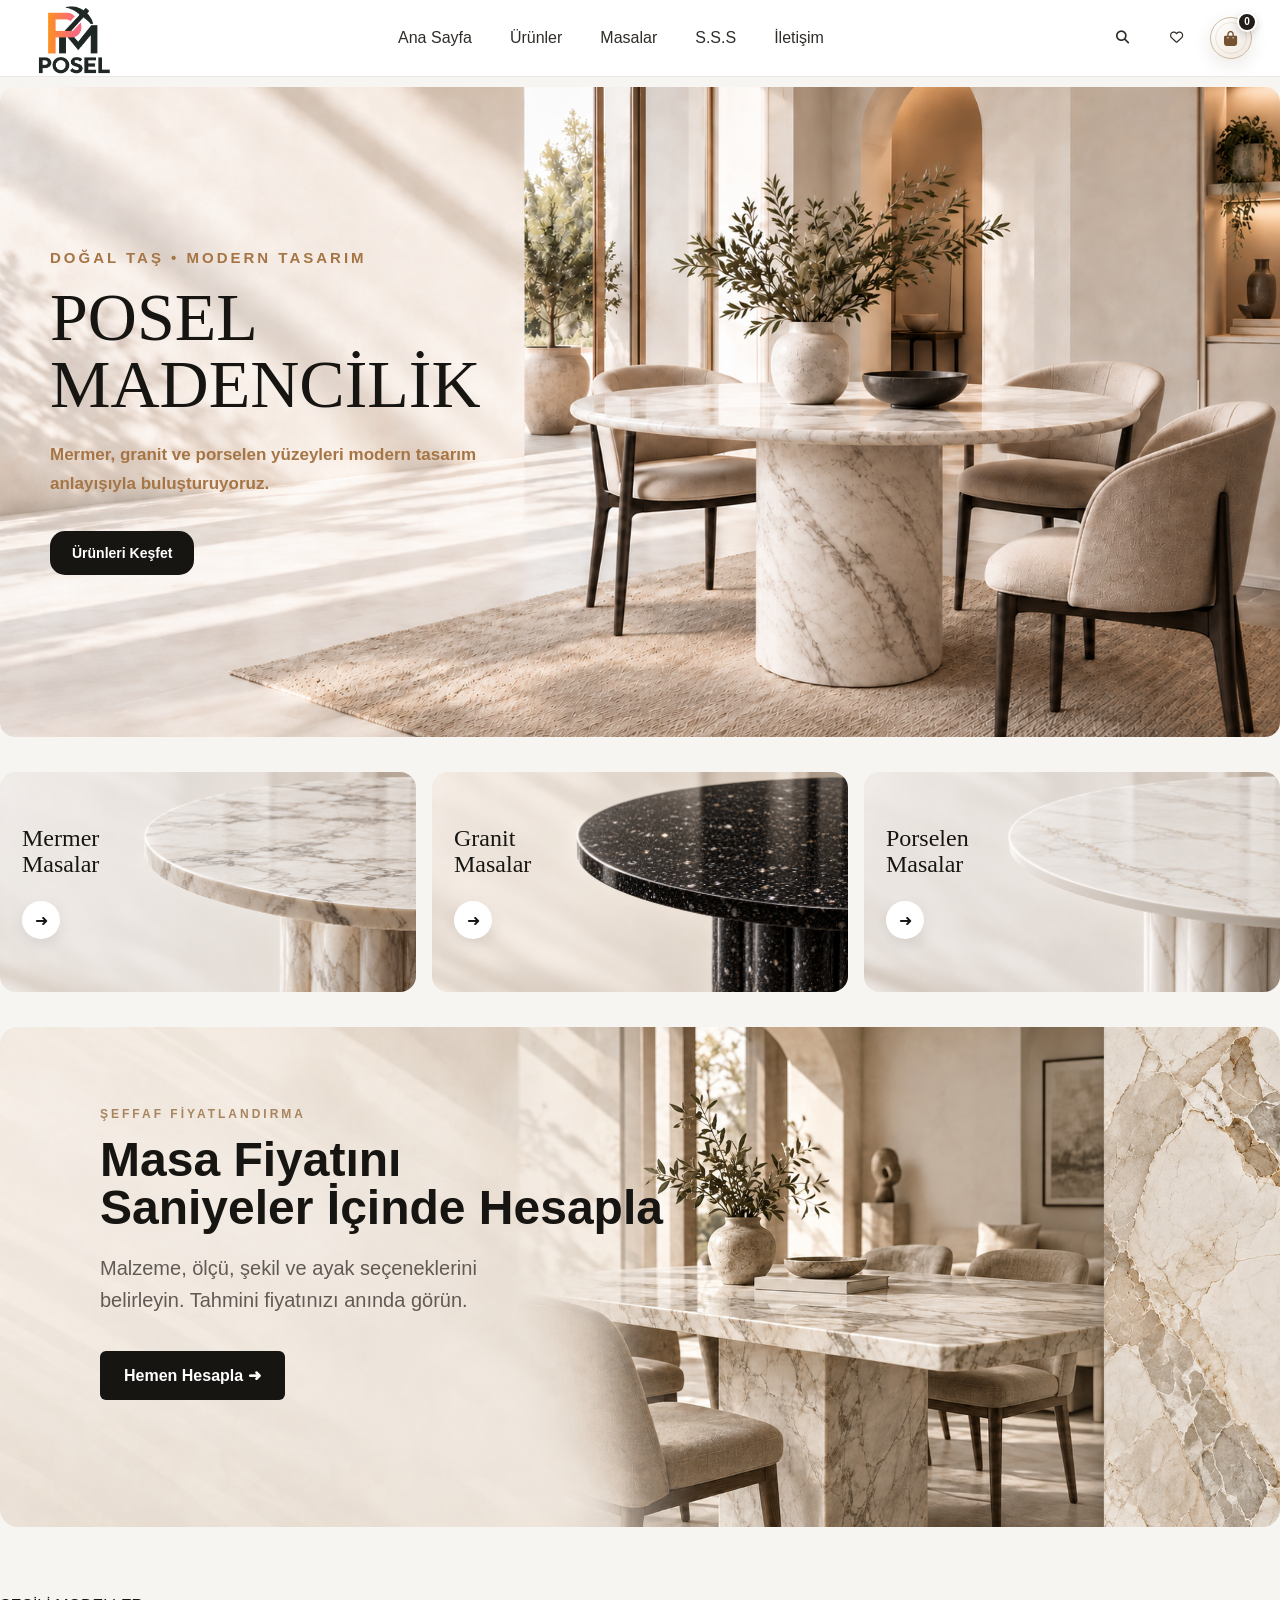
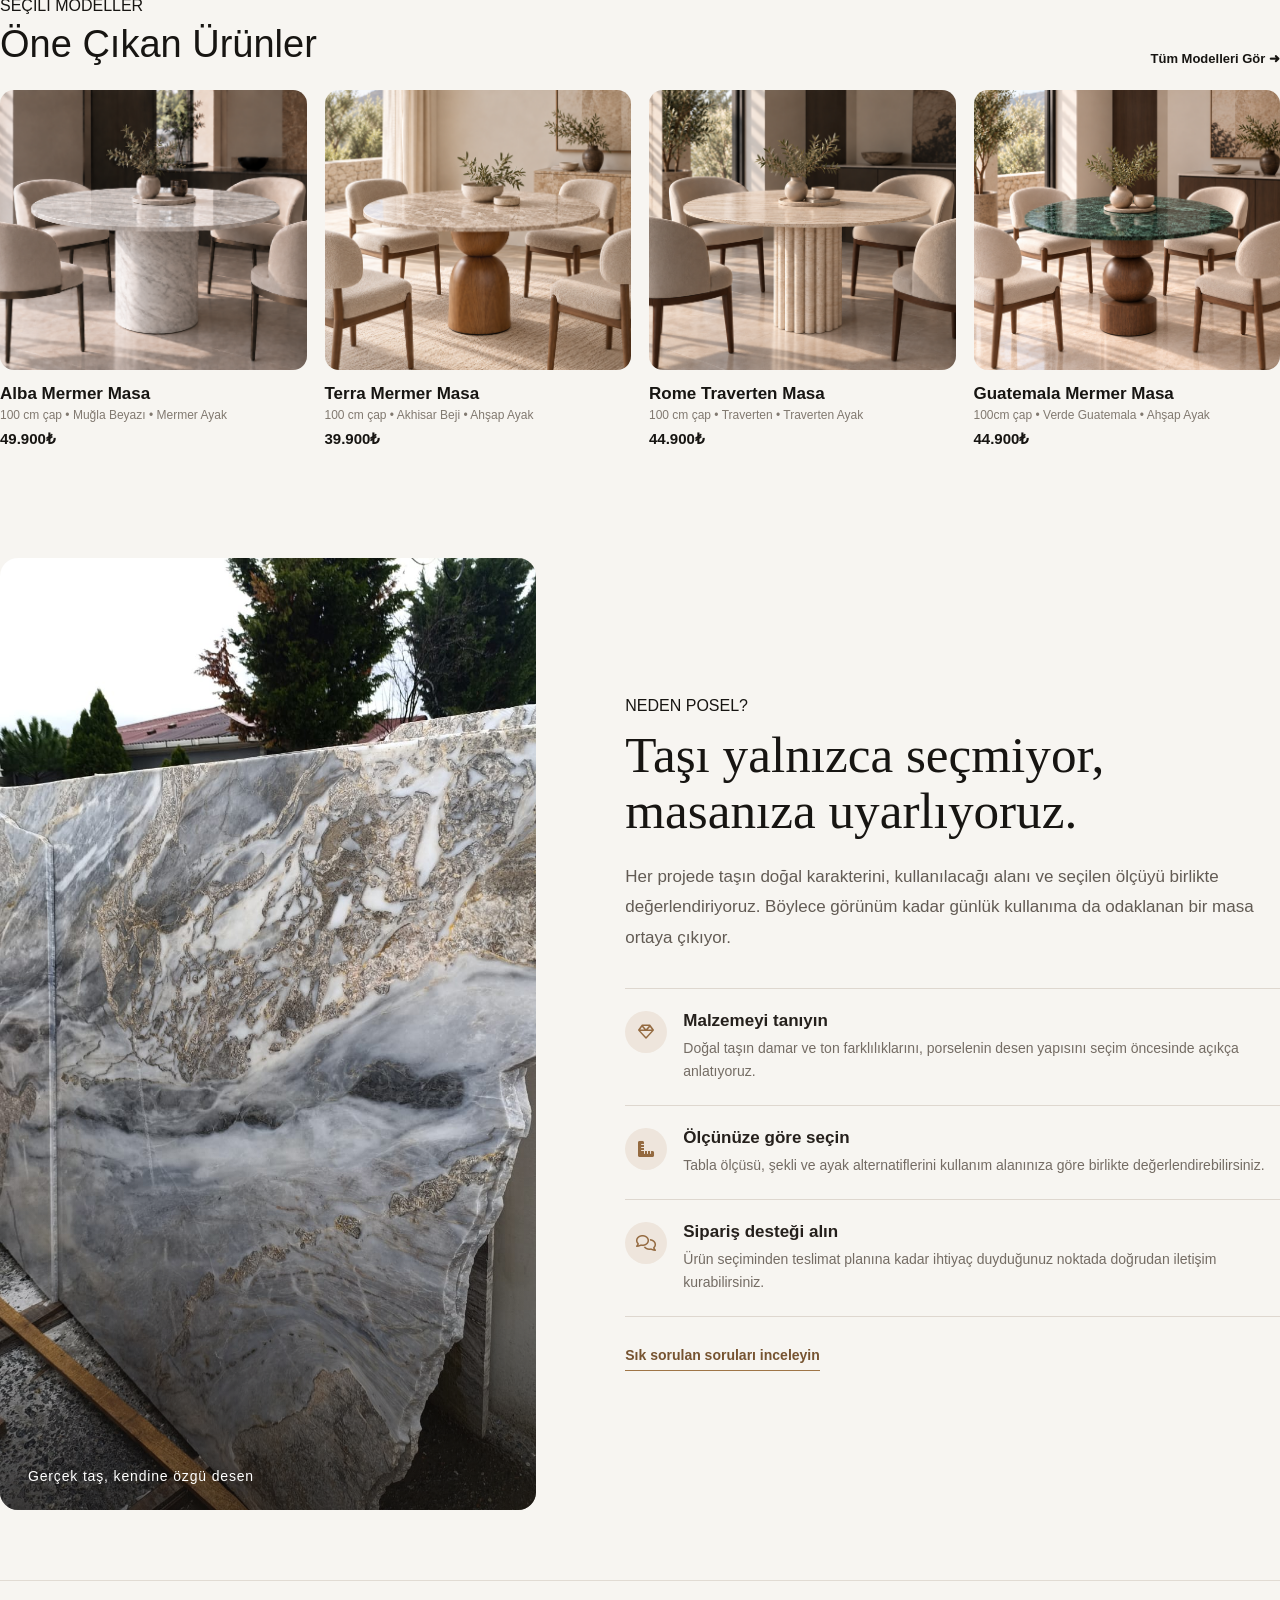
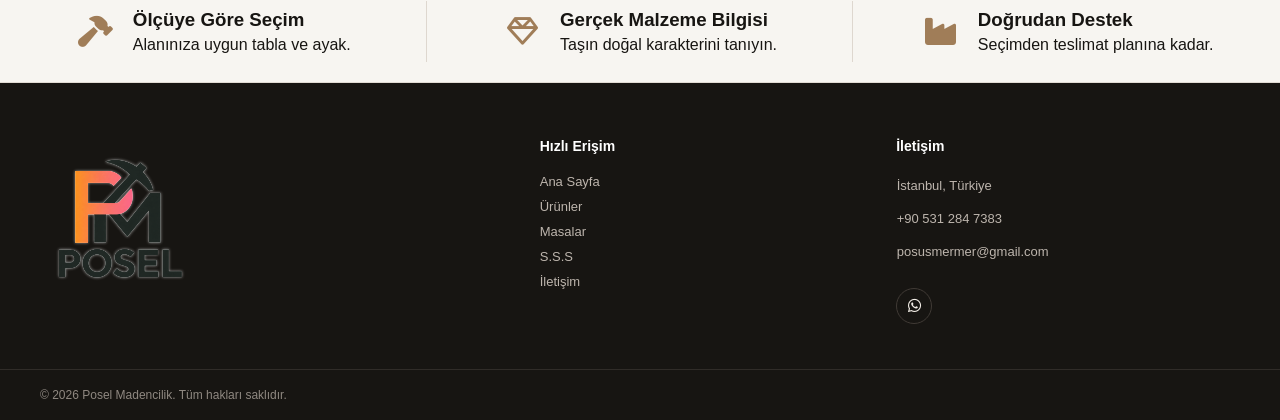
==== commit fde7fed1: "Update Posel branding and site experience" ====
--- a/index.html
+++ b/index.html
@@ -4,7 +4,18 @@
     <meta charset="UTF-8">
     <meta name="viewport" content="width=device-width, initial-scale=1.0">
 
-    <title>Posus Mermer</title>
+    <title>Posel Madencilik</title>
+    <meta name="description" content="Mermer, granit ve porselen masa modellerini keşfedin; ölçü, tabla ve ayak seçenekleriyle masanızı Posel Madencilik'te oluşturun.">
+    <meta name="robots" content="index, follow">
+    <meta property="og:locale" content="tr_TR">
+    <meta property="og:type" content="website">
+    <meta property="og:title" content="Posel Madencilik | Doğal Taş ve Porselen Masalar">
+    <meta property="og:description" content="Doğal taş ve porselen masa modellerini inceleyin, ölçü ve ayak seçenekleriyle masanızı oluşturun.">
+    <meta name="twitter:card" content="summary">
+    <meta name="twitter:title" content="Posel Madencilik | Doğal Taş ve Porselen Masalar">
+    <meta name="twitter:description" content="Doğal taş ve porselen masa modellerini inceleyin, ölçü ve ayak seçenekleriyle masanızı oluşturun.">
+
+    <link rel="icon" type="image/png" href="images/posel-favicon.png">
 
     <link rel="stylesheet" href="style.css">
     <link rel="stylesheet" href="mini-cart.css">
@@ -20,15 +31,15 @@
         <nav class="navbar">
 
             <a href="index.html" class="navbar-logo">
-                <img src="images/posus-logo.png" alt="Posus Mermer">
+                <img src="images/posel-logo.png" alt="Posel Madencilik">
             </a>
 
             <ul class="nav-links" id="navLinks">
                 <li><a href="index.html" class="active">Ana Sayfa</a></li>
                 <li><a href="urunler.html">Ürünler</a></li>
                 <li><a href="masalar.html">Masalar</a></li>
-                <li><a href="#">Projeler</a></li>
-                <li><a href="#">İletişim</a></li>
+                <li><a href="projeler.html">S.S.S</a></li>
+                <li><a href="iletisim.html">İletişim</a></li>
             </ul>
 
             <div class="nav-actions">
@@ -63,7 +74,7 @@
                 <span class="hero-label">DOĞAL TAŞ • MODERN TASARIM</span>
 
                 <h1>
-                    POSUS MERMER
+                    POSEL MADENCİLİK
                 </h1>
                 <p>
                     Mermer, granit ve porselen yüzeyleri modern 
@@ -71,7 +82,7 @@
                 </p>
 
                 <div class="hero-actions">
-                    <a href="#" class="hero-primary-btn">Ürünleri Keşfet</a>
+                    <a href="urunler.html" class="hero-primary-btn">Ürünleri Keşfet</a>
                 </div>
 
             </div>
@@ -130,7 +141,7 @@
                     Tahmini fiyatınızı anında görün.
                 </p>
 
-                <a href="calculator.html" class="calculator-cta">
+                <a href="kombinasyon.html" class="calculator-cta">
                     Hemen Hesapla ➜
                 </a>
             </div>
@@ -147,13 +158,13 @@
                 </div>
             
 
-                <a href="#" class="view-all">
+                <a href="masalar.html" class="view-all">
                     Tüm Modelleri Gör ➜
                 </a>
             </div>
 
             <div class="product-grid">
-                <a href="#" class="product-card">
+                <a href="masa-detay.html?id=1" class="product-card">
                     <div class="product-image-wrap">
                         <img src="images/product-1.png" alt="Mermer Masa">
                     </div>
@@ -165,7 +176,7 @@
                     </div>
                 </a>
 
-                 <a href="#" class="product-card">
+                 <a href="masa-detay.html?id=7" class="product-card">
                     <div class="product-image-wrap">
                         <img src="images/product-2.png" alt="">
                     </div>
@@ -177,7 +188,7 @@
                     </div>
                 </a>
 
-                 <a href="#" class="product-card">
+                 <a href="masa-detay.html?id=10" class="product-card">
                     <div class="product-image-wrap">
                         <img src="images/product-3.png" alt="">
                     </div>
@@ -189,7 +200,7 @@
                     </div>
                 </a>
 
-                 <a href="#" class="product-card">
+                 <a href="masa-detay.html?id=11" class="product-card">
                     <div class="product-image-wrap">
                         <img src="images/product-4.png" alt="">
                     </div>
@@ -205,14 +216,48 @@
 
             </div>
         </section>
+
+        <section class="brand-assurance" aria-labelledby="brandAssuranceTitle">
+            <div class="brand-assurance-image">
+                <img src="images/table-details/aurelia-gold-real.png" alt="Doğal taş levhanın gerçek damar ve yüzey görünümü" loading="lazy">
+                <span>Gerçek taş, kendine özgü desen</span>
+            </div>
+
+            <div class="brand-assurance-content">
+                <span class="section-label">NEDEN POSEL?</span>
+                <h2 id="brandAssuranceTitle">Taşı yalnızca seçmiyor,<br>masanıza uyarlıyoruz.</h2>
+                <p class="brand-assurance-lead">Her projede taşın doğal karakterini, kullanılacağı alanı ve seçilen ölçüyü birlikte değerlendiriyoruz. Böylece görünüm kadar günlük kullanıma da odaklanan bir masa ortaya çıkıyor.</p>
+
+                <div class="brand-assurance-points">
+                    <div>
+                        <i class="fa-regular fa-gem" aria-hidden="true"></i>
+                        <h3>Malzemeyi tanıyın</h3>
+                        <p>Doğal taşın damar ve ton farklılıklarını, porselenin desen yapısını seçim öncesinde açıkça anlatıyoruz.</p>
+                    </div>
+                    <div>
+                        <i class="fa-solid fa-ruler-combined" aria-hidden="true"></i>
+                        <h3>Ölçünüze göre seçin</h3>
+                        <p>Tabla ölçüsü, şekli ve ayak alternatiflerini kullanım alanınıza göre birlikte değerlendirebilirsiniz.</p>
+                    </div>
+                    <div>
+                        <i class="fa-regular fa-comments" aria-hidden="true"></i>
+                        <h3>Sipariş desteği alın</h3>
+                        <p>Ürün seçiminden teslimat planına kadar ihtiyaç duyduğunuz noktada doğrudan iletişim kurabilirsiniz.</p>
+                    </div>
+                </div>
+
+                <a href="projeler.html" class="brand-assurance-link">Sık sorulan soruları inceleyin</a>
+            </div>
+        </section>
+
         <section class="trust-strip">
 
             <div class="trust-item">
                 <i class="fa-solid fa-hammer trust-icon"></i>
 
                 <div class="trust-text">
-                    <h3>1. Sınıf İşçilik</h3>
-                    <p>30+ yıllık tecrübemizle</p>
+                    <h3>Ölçüye Göre Seçim</h3>
+                    <p>Alanınıza uygun tabla ve ayak.</p>
                 </div>
             </div>
 
@@ -220,8 +265,8 @@
                 <i class="fa-regular fa-gem trust-icon"></i>
 
                 <div class="trust-text">
-                    <h3>Orijinal Mermer</h3>
-                    <p>Doğadan, doğrudan size.</p>
+                    <h3>Gerçek Malzeme Bilgisi</h3>
+                    <p>Taşın doğal karakterini tanıyın.</p>
                 </div>
             </div>
 
@@ -229,8 +274,8 @@
                 <i class="fa-solid fa-industry trust-icon"></i>
 
                 <div class="trust-text">
-                    <h3>Depo Teslim</h3>
-                    <p>Güvenli ve hızlı teslimat.</p>
+                    <h3>Doğrudan Destek</h3>
+                    <p>Seçimden teslimat planına kadar.</p>
                 </div>
             </div>
 
@@ -242,85 +287,43 @@
     <div class="footer-main">
 
         <div class="footer-brand">
-            <img src="images/posus-logo-footer.png" alt="Posus Mermer">
+            <img src="images/posel-logo.png" alt="Posel Madencilik">
         </div>
 
         <div class="footer-column">
             <h3>Hızlı Erişim</h3>
 
-            <a href="#">Ana Sayfa</a>
+            <a href="index.html">Ana Sayfa</a>
             <a href="urunler.html">Ürünler</a>
             <a href="masalar.html">Masalar</a>
-            <a href="#">Projeler</a>
-            <a href="#">İletişim</a>
+            <a href="projeler.html">S.S.S</a>
+            <a href="iletisim.html">İletişim</a>
         </div>
 
         <div class="footer-column footer-contact">
             <h3>İletişim</h3>
 
             <p>İstanbul, Türkiye</p>
-            <p>+90 531 284 7383</p>
-            <p>posusmermer@gmail.com</p>
+            <p><a href="tel:+905312847383">+90 531 284 7383</a></p>
+            <p><a href="mailto:posusmermer@gmail.com">posusmermer@gmail.com</a></p>
 
             <div class="footer-socials">
-                <a href="#"><i class="fa-brands fa-instagram"></i></a>
-                <a href="#"><i class="fa-brands fa-whatsapp"></i></a>
+                <a href="https://wa.me/905312847383" aria-label="WhatsApp'tan ulaşın"><i class="fa-brands fa-whatsapp"></i></a>
             </div>
         </div>
 
     </div>
 
     <div class="footer-bottom">
-        <span>© 2026 Posus Mermer. Tüm hakları saklıdır.</span>
+        <span>© 2026 Posel Madencilik. Tüm hakları saklıdır.</span>
     </div>
 
 </footer>
 
-        <!-- <section class="hero-features">
-
-            <div class="hero-feature">
-                <img src="images/special-msrmnt.png"
-                 alt="Özel Ölçü Üretim"
-                 class="feature-image">
-
-                <div class="feature-text">
-                    <h3>Özel Öçlü Üretim</h3>
-                    <p>Projeye ve alana özel ölçüler.</p>
-                </div>
-
-            </div>
-
-            <div class="hero-feature">
-                <img src="images/shipping.png"
-                 alt="Güvenli Teslimat"
-                 class="feature-image">
-
-                <div class="feature-text">
-                    <h3>Depomuzdan Güvenli Teslimat</h3>
-                    <p>Ürünlerinizi özenle hazırlayıp teslim ediyoruz.</p>
-                </div>
-
-            </div>
-
-            <div class="hero-feature">
-
-                <img src="images/beveling.png"
-                 alt="Tecrübeli İşçilik"
-                 class="feature-image">
-
-                <div class="feature-text">
-
-                    <h3>30+ Yıllık Tecrübe</h3>
-                    <p>Doğal taşta yılların deneyimi ve usta işçilik.</p>
-                </div>
-
-            </div>
-
-        </section> -->
-
     </main>
 
     <script src="js/script.js"></script>
+    <script src="js/site-search.js"></script>
     <script src="js/cart-popover.js"></script>
 
 </body>
--- a/style.css
+++ b/style.css
@@ -38,6 +38,7 @@
     display: flex;
     align-items: center;
     flex-shrink: 0;
+    text-decoration: none;
 }
 
 .navbar-logo img {
@@ -557,6 +558,349 @@
     border-bottom: 1px solid #e1dbd3;
 }
 
+.brand-assurance {
+    max-width: 1400px;
+    margin: 110px auto 70px;
+    display: grid;
+    grid-template-columns: minmax(0, 0.9fr) minmax(0, 1.1fr);
+    gap: clamp(48px, 7vw, 100px);
+    align-items: center;
+}
+
+.brand-assurance-image {
+    position: relative;
+    min-height: 680px;
+    overflow: hidden;
+    border-radius: 18px;
+    background: #e9e2da;
+}
+
+.brand-assurance-image::after {
+    content: "";
+    position: absolute;
+    inset: auto 0 0;
+    height: 38%;
+    background: linear-gradient(transparent, rgba(20, 17, 14, 0.62));
+    pointer-events: none;
+}
+
+.brand-assurance-image img {
+    display: block;
+    width: 100%;
+    height: 100%;
+    min-height: 680px;
+    object-fit: cover;
+}
+
+.brand-assurance-image span {
+    position: absolute;
+    z-index: 1;
+    right: 28px;
+    bottom: 26px;
+    left: 28px;
+    color: #fff;
+    font-size: 14px;
+    letter-spacing: 0.06em;
+}
+
+.brand-assurance-content h2 {
+    margin: 12px 0 24px;
+    color: #171512;
+    font-family: Georgia, serif;
+    font-size: clamp(40px, 4vw, 60px);
+    font-weight: 400;
+    line-height: 1.08;
+}
+
+.brand-assurance-lead {
+    max-width: 650px;
+    margin: 0;
+    color: #625b54;
+    font-size: 17px;
+    line-height: 1.8;
+}
+
+.brand-assurance-points {
+    margin-top: 34px;
+    border-top: 1px solid #ded7cf;
+}
+
+.brand-assurance-points > div {
+    display: grid;
+    grid-template-columns: 42px minmax(0, 1fr);
+    column-gap: 16px;
+    padding: 22px 0;
+    border-bottom: 1px solid #ded7cf;
+}
+
+.brand-assurance-points i {
+    grid-row: 1 / span 2;
+    display: grid;
+    width: 42px;
+    height: 42px;
+    place-items: center;
+    border-radius: 50%;
+    background: #eee5dc;
+    color: #946a40;
+}
+
+.brand-assurance-points h3 {
+    margin: 0 0 6px;
+    color: #25201c;
+    font-size: 17px;
+    font-weight: 600;
+}
+
+.brand-assurance-points p {
+    margin: 0;
+    color: #746c64;
+    font-size: 14px;
+    line-height: 1.65;
+}
+
+.brand-assurance-link {
+    display: inline-flex;
+    margin-top: 30px;
+    padding-bottom: 7px;
+    border-bottom: 1px solid #9f7547;
+    color: #765330;
+    font-size: 14px;
+    font-weight: 600;
+    text-decoration: none;
+    transition: color 0.2s ease, border-color 0.2s ease;
+}
+
+.brand-assurance-link:hover {
+    border-color: #171512;
+    color: #171512;
+}
+
+@media (max-width: 1050px) {
+    .brand-assurance {
+        margin-right: 28px;
+        margin-left: 28px;
+        grid-template-columns: minmax(0, 0.85fr) minmax(0, 1.15fr);
+        gap: 42px;
+    }
+
+    .brand-assurance-image,
+    .brand-assurance-image img {
+        min-height: 580px;
+    }
+}
+
+@media (max-width: 760px) {
+    .brand-assurance {
+        margin: 70px 20px 55px;
+        grid-template-columns: 1fr;
+        gap: 36px;
+    }
+
+    .brand-assurance-image,
+    .brand-assurance-image img {
+        min-height: 470px;
+    }
+
+    .brand-assurance-content h2 {
+        font-size: clamp(34px, 10vw, 46px);
+    }
+}
+
+/* FAQ PAGE */
+
+.faq-page {
+    max-width: 1180px;
+    margin: 0 auto;
+    padding: 92px 28px 110px;
+}
+
+.faq-hero {
+    display: grid;
+    grid-template-columns: minmax(0, 1.05fr) minmax(280px, 0.95fr);
+    column-gap: clamp(48px, 8vw, 110px);
+    align-items: end;
+    padding-bottom: 58px;
+    border-bottom: 1px solid #ded7cf;
+}
+
+.faq-eyebrow {
+    grid-column: 1 / -1;
+    margin: 0 0 16px;
+    color: #9f7547;
+    font-size: 12px;
+    font-weight: 700;
+    letter-spacing: 0.2em;
+}
+
+.faq-hero h1 {
+    margin: 0;
+    color: #171512;
+    font-family: Georgia, serif;
+    font-size: clamp(52px, 7vw, 86px);
+    font-weight: 400;
+    line-height: 0.98;
+}
+
+.faq-hero > p:last-child {
+    margin: 0 0 5px;
+    color: #6c645c;
+    font-size: 17px;
+    line-height: 1.8;
+}
+
+.faq-list {
+    max-width: 960px;
+    margin: 58px auto 0;
+}
+
+.faq-list details {
+    border-bottom: 1px solid #ded7cf;
+}
+
+.faq-list summary {
+    display: flex;
+    align-items: center;
+    justify-content: space-between;
+    gap: 24px;
+    padding: 26px 4px;
+    color: #25201c;
+    font-size: 18px;
+    font-weight: 600;
+    line-height: 1.45;
+    list-style: none;
+    cursor: pointer;
+}
+
+.faq-list summary::-webkit-details-marker {
+    display: none;
+}
+
+.faq-list summary i {
+    display: grid;
+    width: 34px;
+    height: 34px;
+    flex: 0 0 34px;
+    place-items: center;
+    border: 1px solid #d8cbbf;
+    border-radius: 50%;
+    color: #8c5c35;
+    font-size: 12px;
+    transition: transform 0.2s ease, background 0.2s ease;
+}
+
+.faq-list details[open] summary i {
+    background: #eee4d9;
+    transform: rotate(45deg);
+}
+
+.faq-list details > p {
+    max-width: 790px;
+    margin: -5px 56px 0 4px;
+    padding: 0 0 28px;
+    color: #6f675f;
+    font-size: 16px;
+    line-height: 1.8;
+}
+
+.faq-contact {
+    display: flex;
+    align-items: center;
+    justify-content: space-between;
+    gap: 36px;
+    margin-top: 76px;
+    padding: 42px 46px;
+    border-radius: 16px;
+    background: #211d19;
+    color: #fff;
+}
+
+.faq-contact .faq-eyebrow {
+    margin-bottom: 10px;
+    color: #d2ae87;
+}
+
+.faq-contact h2 {
+    margin: 0;
+    font-family: Georgia, serif;
+    font-size: clamp(28px, 4vw, 42px);
+    font-weight: 400;
+}
+
+.faq-contact-actions {
+    display: flex;
+    flex-wrap: wrap;
+    justify-content: flex-end;
+    gap: 12px;
+}
+
+.faq-contact a {
+    display: inline-flex;
+    align-items: center;
+    justify-content: center;
+    min-width: 160px;
+    min-height: 50px;
+    padding: 0 22px;
+    border-radius: 8px;
+    background: #fff;
+    color: #211d19;
+    font-size: 14px;
+    font-weight: 700;
+    text-decoration: none;
+    transition: background 0.2s ease, color 0.2s ease;
+}
+
+.faq-contact a:hover {
+    background: #9f7547;
+    color: #fff;
+}
+
+@media (max-width: 720px) {
+    .faq-page {
+        padding: 58px 20px 75px;
+    }
+
+    .faq-hero {
+        grid-template-columns: 1fr;
+        gap: 24px;
+        padding-bottom: 38px;
+    }
+
+    .faq-hero h1 {
+        font-size: clamp(46px, 15vw, 64px);
+    }
+
+    .faq-list {
+        margin-top: 36px;
+    }
+
+    .faq-list summary {
+        padding: 22px 0;
+        font-size: 16px;
+    }
+
+    .faq-list details > p {
+        margin-right: 0;
+        margin-left: 0;
+        font-size: 15px;
+    }
+
+    .faq-contact {
+        align-items: flex-start;
+        flex-direction: column;
+        margin-top: 54px;
+        padding: 30px 26px;
+    }
+
+    .faq-contact a {
+        width: 100%;
+    }
+
+    .faq-contact-actions {
+        width: 100%;
+        justify-content: stretch;
+    }
+}
+
 .trust-item {
     display: flex;
     align-items: center;
@@ -731,10 +1075,11 @@
 }
 
 .footer-brand img {
-    margin-left: 120px;
+    margin-left: 0;
     width: 160px;
     height: auto;
     display: block;
+    filter: drop-shadow(0 0 0.7px rgba(255, 255, 255, 0.95)) drop-shadow(0 0 1.4px rgba(255, 255, 255, 0.55));
 }
 
 .footer-column {
@@ -1040,8 +1385,22 @@
 
 
 .stone-card {
+    width: 100%;
+    height: 100%;
+    padding: 0;
+    border: 0;
+    background: transparent;
     text-decoration: none;
     color: inherit;
+    text-align: left;
+    font: inherit;
+    cursor: pointer;
+}
+
+.stone-card:focus-visible {
+    outline: 2px solid #9c7445;
+    outline-offset: 5px;
+    border-radius: 6px;
 }
 
 
@@ -1075,12 +1434,19 @@
     gap: 10px;
 }
 
+.stone-info > div:first-child {
+    min-width: 0;
+    flex: 1;
+}
+
 
 .stone-info h3 {
     margin: 0 0 6px;
+    min-height: 38px;
     font-family: Georgia, serif;
     font-size: 16px;
     font-weight: 400;
+    line-height: 1.18;
     color: #171512;
 }
 
@@ -1119,7 +1485,204 @@
 .stone-card:hover .stone-arrow {
     background: #171512;
     color: #fff;
-    transform: translateX(3px);
+    transform: scale(1.06);
+}
+
+body.lightbox-open {
+    overflow: hidden;
+}
+
+.stone-lightbox {
+    position: fixed;
+    inset: 0;
+    z-index: 2500;
+    display: grid;
+    place-items: center;
+    padding: 28px;
+    visibility: hidden;
+    opacity: 0;
+    pointer-events: none;
+    transition: opacity 0.25s ease, visibility 0.25s ease;
+}
+
+.stone-lightbox.is-open {
+    visibility: visible;
+    opacity: 1;
+    pointer-events: auto;
+}
+
+.stone-lightbox-backdrop {
+    position: absolute;
+    inset: 0;
+    width: 100%;
+    height: 100%;
+    border: 0;
+    background: rgba(17, 15, 13, 0.78);
+    backdrop-filter: blur(8px);
+    cursor: pointer;
+}
+
+.stone-lightbox-dialog {
+    position: relative;
+    z-index: 1;
+    width: min(820px, 100%);
+    max-height: calc(100vh - 56px);
+    overflow: hidden;
+    display: grid;
+    grid-template-columns: minmax(0, 1fr) minmax(260px, 0.48fr);
+    background: #f8f4ee;
+    border: 1px solid rgba(255, 255, 255, 0.24);
+    border-radius: 18px;
+    box-shadow: 0 30px 90px rgba(0, 0, 0, 0.36);
+    transform: translateY(16px) scale(0.98);
+    transition: transform 0.3s ease;
+}
+
+.stone-lightbox.is-open .stone-lightbox-dialog {
+    transform: translateY(0) scale(1);
+}
+
+.stone-lightbox-image-wrap {
+    position: relative;
+    min-height: 460px;
+    background: #d9d3ca;
+}
+
+.stone-lightbox-image-wrap img {
+    width: 100%;
+    height: 100%;
+    min-height: 460px;
+    display: block;
+    object-fit: cover;
+    transition: opacity 0.18s ease, transform 0.18s ease;
+}
+
+.stone-lightbox-nav {
+    position: absolute;
+    top: 50%;
+    z-index: 2;
+    width: 46px;
+    height: 46px;
+    border: 1px solid rgba(255, 255, 255, 0.55);
+    border-radius: 50%;
+    display: grid;
+    place-items: center;
+    color: #171512;
+    background: rgba(255, 255, 255, 0.88);
+    box-shadow: 0 10px 30px rgba(0, 0, 0, 0.2);
+    cursor: pointer;
+    transform: translateY(-50%);
+    transition: background 0.2s ease, transform 0.2s ease;
+}
+
+.stone-lightbox-nav:hover,
+.stone-lightbox-nav:focus-visible {
+    background: #fff;
+    transform: translateY(-50%) scale(1.08);
+}
+
+.stone-lightbox-nav:disabled {
+    opacity: 0.35;
+    cursor: default;
+    transform: translateY(-50%);
+}
+
+.stone-lightbox-nav--prev {
+    left: 16px;
+}
+
+.stone-lightbox-nav--next {
+    right: 16px;
+}
+
+.stone-lightbox-info {
+    min-width: 0;
+    padding: 64px 28px 30px;
+    display: flex;
+    flex-direction: column;
+    justify-content: flex-start;
+    background: linear-gradient(145deg, #fbf8f3 0%, #eee5da 100%);
+}
+
+.stone-lightbox-info span {
+    width: fit-content;
+    margin-top: 14px;
+    padding: 6px 10px;
+    border-radius: 999px;
+    background: #e4d5c2;
+    color: #725737;
+    font-size: 10px;
+    font-weight: 600;
+    letter-spacing: 0.14em;
+    text-transform: uppercase;
+}
+
+.stone-lightbox-info h2 {
+    margin: 0;
+    max-width: 100%;
+    color: #181512;
+    font-family: Georgia, serif;
+    font-size: clamp(25px, 3vw, 36px);
+    font-weight: 400;
+    line-height: 1.08;
+    overflow-wrap: anywhere;
+    hyphens: auto;
+}
+
+.stone-lightbox-close {
+    position: absolute;
+    top: 18px;
+    right: 18px;
+    z-index: 2;
+    width: 42px;
+    height: 42px;
+    border: 0;
+    border-radius: 50%;
+    display: grid;
+    place-items: center;
+    color: #171512;
+    background: rgba(255, 255, 255, 0.88);
+    box-shadow: 0 8px 24px rgba(0, 0, 0, 0.15);
+    cursor: pointer;
+    transition: transform 0.2s ease, background 0.2s ease;
+}
+
+.stone-lightbox-close:hover {
+    transform: rotate(5deg) scale(1.06);
+    background: #fff;
+}
+
+@media (max-width: 760px) {
+    .stone-lightbox {
+        padding: 14px;
+    }
+
+    .stone-lightbox-dialog {
+        max-height: calc(100vh - 28px);
+        grid-template-columns: 1fr;
+        overflow-y: auto;
+    }
+
+    .stone-lightbox-image-wrap,
+    .stone-lightbox-image-wrap img {
+        min-height: 0;
+        height: min(48vh, 380px);
+    }
+
+    .stone-lightbox-info {
+        padding: 24px;
+    }
+
+    .stone-lightbox-info h2 {
+        font-size: clamp(26px, 8vw, 36px);
+        overflow-wrap: break-word;
+    }
+
+    .stone-lightbox-nav {
+        width: 42px;
+        height: 42px;
+    }
+
 }
 
 
@@ -1132,11 +1695,19 @@
 
 .pagination {
     margin-top: 42px;
-    display: flex;
+    display: grid;
+    grid-template-columns: 42px 314px 42px;
     align-items: center;
     justify-content: center;
     gap: 8px;
-    flex-wrap: wrap;
+}
+
+.pagination-pages {
+    display: grid;
+    grid-template-columns: repeat(7, 38px);
+    align-items: center;
+    justify-content: center;
+    gap: 8px;
 }
 
 .pagination button {
@@ -1177,19 +1748,50 @@
 }
 
 .pagination-dots {
-    padding: 0 3px;
+    display: grid;
+    width: 38px;
+    height: 38px;
+    place-items: center;
     color: #998f85;
     font-size: 13px;
 }
 
+.pagination-spacer {
+    width: 38px;
+    height: 38px;
+    visibility: hidden;
+}
+
 .pagination-info {
-    width: 100%;
+    grid-column: 1 / -1;
     margin-top: 8px;
     text-align: center;
     font-size: 11px;
     color: #8b8177;
 }
 
+@media (max-width: 520px) {
+    .pagination {
+        grid-template-columns: 40px minmax(0, 1fr) 40px;
+        width: 100%;
+        gap: 6px;
+    }
+
+    .pagination-pages {
+        grid-template-columns: repeat(7, minmax(28px, 34px));
+        gap: 3px;
+    }
+
+    .pagination button,
+    .pagination-dots,
+    .pagination-spacer {
+        min-width: 0;
+        width: 100%;
+        height: 36px;
+        padding: 0;
+    }
+}
+
 .stone-grid {
     display: grid;
     grid-template-columns: repeat(5, 1fr);
@@ -1199,7 +1801,7 @@
 
 
 .tables-hero {
-    height: 350px;
+    height: 420px;
     min-height: 0;
     display: grid;
     grid-template-columns: 42% 58%;
@@ -1208,7 +1810,7 @@
 }
 
 .tables-hero-content {
-    padding: 35px 55px;
+    padding: 30px 55px;
     display: flex;
     flex-direction: column;
     justify-content: center;
@@ -1248,23 +1850,112 @@
 }
 
 .tables-combination-link {
+    position: relative;
+    isolation: isolate;
     display: inline-flex;
     align-items: center;
-    gap: 12px;
-    margin-top: 24px;
-    padding: 14px 20px;
-    border: 1px solid #a8845f;
-    color: #6f4e2f;
-    font-size: 12px;
-    font-weight: 700;
-    letter-spacing: .04em;
-    transition: background .2s ease, color .2s ease, transform .2s ease;
+    gap: 16px;
+    width: min(100%, 470px);
+    margin-top: 20px;
+    padding: 15px 17px;
+    overflow: hidden;
+    border: 1px solid rgba(255, 255, 255, .42);
+    border-radius: 14px;
+    background: linear-gradient(115deg, #20170f 0%, #6f4828 48%, #b98a51 100%);
+    color: #fff;
+    box-shadow:
+        0 16px 34px rgba(86, 52, 24, .28),
+        0 0 0 5px rgba(168, 132, 95, .13);
+    transition: transform .25s ease, box-shadow .25s ease;
+    animation: combinationCtaPulse 2.8s ease-in-out infinite;
+}
+
+.tables-combination-link::before {
+    content: "";
+    position: absolute;
+    z-index: -1;
+    inset: 0;
+    background: linear-gradient(105deg, transparent 22%, rgba(255, 255, 255, .22) 42%, transparent 62%);
+    transform: translateX(-120%);
+    animation: combinationCtaShine 3.8s ease-in-out infinite;
+}
+
+.combination-link-icon {
+    display: grid;
+    flex: 0 0 50px;
+    width: 50px;
+    height: 50px;
+    place-items: center;
+    border: 1px solid rgba(255, 255, 255, .36);
+    border-radius: 50%;
+    background: rgba(255, 255, 255, .14);
+    box-shadow: inset 0 0 18px rgba(255, 255, 255, .12);
+    font-size: 19px;
+}
+
+.combination-link-copy {
+    display: flex;
+    min-width: 0;
+    flex: 1;
+    flex-direction: column;
+    gap: 2px;
+}
+
+.combination-link-kicker {
+    color: #f6d4a8;
+    font-size: 9px;
+    font-weight: 500;
+    letter-spacing: .16em;
+}
+
+.combination-link-copy strong {
+    font-family: Georgia, serif;
+    font-size: 20px;
+    font-weight: 400;
+    line-height: 1.15;
+}
+
+.combination-link-copy small {
+    color: rgba(255, 255, 255, .72);
+    font-size: 11px;
+}
+
+.combination-link-action {
+    display: inline-flex;
+    align-items: center;
+    gap: 8px;
+    padding-left: 13px;
+    border-left: 1px solid rgba(255, 255, 255, .22);
+    font-size: 10px;
+    font-weight: 600;
+    letter-spacing: .06em;
+    white-space: nowrap;
 }
 
 .tables-combination-link:hover {
-    background: #9f7547;
     color: #fff;
-    transform: translateY(-2px);
+    box-shadow:
+        0 20px 42px rgba(86, 52, 24, .38),
+        0 0 0 7px rgba(168, 132, 95, .18);
+    transform: translateY(-4px) scale(1.01);
+}
+
+.tables-combination-link:hover .combination-link-action i {
+    transform: translateX(4px);
+}
+
+.combination-link-action i {
+    transition: transform .2s ease;
+}
+
+@keyframes combinationCtaPulse {
+    0%, 100% { box-shadow: 0 16px 34px rgba(86, 52, 24, .28), 0 0 0 5px rgba(168, 132, 95, .13); }
+    50% { box-shadow: 0 18px 38px rgba(86, 52, 24, .35), 0 0 0 8px rgba(168, 132, 95, .08); }
+}
+
+@keyframes combinationCtaShine {
+    0%, 58% { transform: translateX(-120%); }
+    82%, 100% { transform: translateX(120%); }
 }
 
 .hero-small-line {
@@ -1285,7 +1976,7 @@
 }
 
 .tables-hero-image {
-    height: 350px;
+    height: 420px;
     min-height: 0;
     overflow: hidden;    
 }
@@ -1516,6 +2207,33 @@
     transition: transform 0.4s ease;
 }
 
+.table-usage-badge {
+    position: absolute;
+    z-index: 1;
+    top: 13px;
+    left: 13px;
+    padding: 7px 10px;
+    border: 1px solid rgba(255, 255, 255, .58);
+    border-radius: 999px;
+    background: rgba(42, 31, 23, .82);
+    color: #fff;
+    font-size: 9px;
+    font-weight: 600;
+    letter-spacing: .08em;
+    backdrop-filter: blur(6px);
+}
+
+.table-usage-badge--porcelain {
+    background: rgba(117, 83, 51, .86);
+}
+
+.table-material {
+    display: block;
+    min-height: 17px;
+    color: #7d756c;
+    font-size: 11px;
+}
+
 .table-product-card:hover
 .table-card-image img {
     transform: scale(1.025);
@@ -1589,23 +2307,62 @@
 .table-price {
     display: flex;
     flex-direction: column;
+    align-items: flex-start;
+    gap: 4px;
+    min-width: 0;
 }
 
 .table-price strong {
+    display: block;
     font-family: Georgia, serif;
-
     font-size: 19px;
     font-weight: 400;
-
     color: #7b4c27;
-}
-
-.table-price span {
-    margin-top: 2px;
-
+    white-space: nowrap;
+}
+
+.table-price .price-amount {
+    font: inherit;
+    color: inherit;
+}
+
+.table-price .price-on-request {
+    max-width: 132px;
+    color: #6f4c2f;
+    font-family: Arial, sans-serif;
+    font-size: 12px;
+    font-weight: 600;
+    line-height: 1.25;
+    white-space: normal;
+}
+
+.porcelain-price-label {
+    color: #8a6340;
+}
+
+.table-price .price-suffix {
+    font-family: Arial, sans-serif;
     font-size: 9px;
-
-    color: #8c837a;
+    font-weight: 500;
+    color: #756b62;
+    line-height: 1.2;
+    white-space: nowrap;
+}
+
+.table-price .tax-included {
+    display: inline-flex;
+    align-items: center;
+    gap: 5px;
+    padding: 4px 7px;
+    border: 1px solid rgba(123, 76, 39, .22);
+    border-radius: 999px;
+    background: rgba(179, 137, 89, .1);
+    color: #7b4c27;
+    font-size: 8px;
+    font-weight: 700;
+    letter-spacing: .08em;
+    line-height: 1;
+    text-transform: uppercase;
 }
 
 .table-detail-btn {
@@ -1727,13 +2484,6 @@
     max-height: 62px;
     object-fit: contain;
     display: block;
-}
-
-.table-price .sub-price {
-    display: block;
-    margin-top: 4px;
-    font-size: 11px;
-    color: #8c837a;
 }
 
 .table-card-content h3 {
@@ -2325,6 +3075,7 @@
     }
 
     .tables-hero {
+        height: auto;
         grid-template-columns: 1fr;
     }
 
@@ -2337,6 +3088,7 @@
     }
 
     .tables-hero-image {
+        height: 230px;
         min-height: 230px;
     }
 
@@ -2445,6 +3197,18 @@
         font-size: 14px;
     }
 
+    .tables-combination-link {
+        width: 100%;
+    }
+
+    .combination-link-action {
+        font-size: 0;
+    }
+
+    .combination-link-action i {
+        font-size: 13px;
+    }
+
     .tables-grid {
         grid-template-columns: 1fr;
     }
@@ -2472,6 +3236,13 @@
 
     .tables-benefits > div {
         justify-content: flex-start;
+    }
+}
+
+@media (prefers-reduced-motion: reduce) {
+    .tables-combination-link,
+    .tables-combination-link::before {
+        animation: none;
     }
 }
 
@@ -2573,3 +3344,652 @@
     }
 
 }
+
+/* PROJECTS & CONTACT */
+
+.showcase-page,
+.contact-page {
+    background: #f7f3ee;
+    color: #211d19;
+}
+
+.showcase-hero,
+.contact-hero {
+    display: grid;
+    grid-template-columns: minmax(0, 1.2fr) minmax(280px, .8fr);
+    align-items: end;
+    gap: 64px;
+    max-width: 1240px;
+    margin: 0 auto;
+    padding: 110px 28px 76px;
+}
+
+.showcase-eyebrow {
+    margin: 0 0 18px;
+    color: #9f7547;
+    font-size: 11px;
+    font-weight: 700;
+    letter-spacing: 2.6px;
+}
+
+.showcase-hero h1,
+.contact-hero h1 {
+    margin: 0;
+    font-family: Georgia, serif;
+    font-size: clamp(42px, 5.2vw, 74px);
+    font-weight: 400;
+    line-height: 1.04;
+    letter-spacing: -.04em;
+}
+
+.showcase-lead,
+.contact-hero > p {
+    max-width: 470px;
+    margin: 0 0 8px;
+    color: #71675e;
+    font-size: 17px;
+    line-height: 1.75;
+}
+
+.showcase-grid {
+    display: grid;
+    grid-template-columns: repeat(2, minmax(0, 1fr));
+    gap: 20px;
+    max-width: 1380px;
+    margin: 0 auto;
+    padding: 0 28px 110px;
+}
+
+.showcase-card {
+    position: relative;
+    min-height: 560px;
+    overflow: hidden;
+    border-radius: 22px;
+    background: #29231e;
+}
+
+.showcase-card-wide {
+    grid-column: span 2;
+    min-height: 650px;
+}
+
+.showcase-card::after {
+    content: "";
+    position: absolute;
+    inset: 35% 0 0;
+    background: linear-gradient(transparent, rgba(20, 16, 13, .86));
+}
+
+.showcase-card img {
+    width: 100%;
+    height: 100%;
+    min-height: inherit;
+    object-fit: cover;
+    transition: transform .7s ease;
+}
+
+.showcase-card:hover img {
+    transform: scale(1.025);
+}
+
+.showcase-card-copy {
+    position: absolute;
+    z-index: 1;
+    right: 0;
+    bottom: 0;
+    left: 0;
+    padding: 40px;
+    color: #fff;
+}
+
+.showcase-card-copy span {
+    color: #d8ba92;
+    font-size: 11px;
+    letter-spacing: 2px;
+}
+
+.showcase-card-copy h2 {
+    margin: 10px 0 12px;
+    font-family: Georgia, serif;
+    font-size: clamp(28px, 3vw, 43px);
+    font-weight: 400;
+}
+
+.showcase-card-copy p {
+    max-width: 560px;
+    margin: 0;
+    color: rgba(255, 255, 255, .76);
+    font-size: 14px;
+    line-height: 1.7;
+}
+
+.showcase-process {
+    display: grid;
+    grid-template-columns: .8fr 1.2fr;
+    gap: 80px;
+    max-width: 1240px;
+    margin: 0 auto;
+    padding: 100px 28px;
+}
+
+.showcase-process h2,
+.showcase-cta h2,
+.contact-next-step h2 {
+    margin: 0;
+    font-family: Georgia, serif;
+    font-size: clamp(34px, 4vw, 55px);
+    font-weight: 400;
+    line-height: 1.1;
+}
+
+.showcase-process ol {
+    margin: 0;
+    padding: 0;
+    list-style: none;
+}
+
+.showcase-process li {
+    display: grid;
+    grid-template-columns: 54px 1fr;
+    gap: 20px;
+    padding: 28px 0;
+    border-top: 1px solid #dcd2c7;
+}
+
+.showcase-process li:last-child {
+    border-bottom: 1px solid #dcd2c7;
+}
+
+.showcase-process li > span,
+.contact-details span {
+    color: #9f7547;
+    font-size: 11px;
+    font-weight: 700;
+    letter-spacing: 1px;
+}
+
+.showcase-process h3,
+.contact-details h3 {
+    margin: 0 0 8px;
+    font-family: Georgia, serif;
+    font-size: 23px;
+    font-weight: 400;
+}
+
+.showcase-process li p,
+.contact-details p {
+    margin: 0;
+    color: #756b62;
+    font-size: 14px;
+    line-height: 1.7;
+}
+
+.showcase-cta,
+.contact-next-step {
+    display: flex;
+    align-items: center;
+    justify-content: space-between;
+    gap: 50px;
+    max-width: 1240px;
+    margin: 0 auto;
+    padding: 76px 28px 110px;
+}
+
+.showcase-cta a,
+.contact-next-step a {
+    flex: 0 0 auto;
+    padding: 17px 27px;
+    border-radius: 8px;
+    background: #211d19;
+    color: #fff;
+    font-size: 13px;
+    font-weight: 700;
+    text-decoration: none;
+}
+
+.showcase-cta a:hover,
+.contact-next-step a:hover {
+    background: #9f7547;
+}
+
+.contact-layout {
+    display: grid;
+    grid-template-columns: 1.1fr .9fr;
+    gap: 20px;
+    max-width: 1240px;
+    margin: 0 auto;
+    padding: 0 28px 90px;
+}
+
+.contact-panel,
+.contact-details {
+    border: 1px solid #e0d6cc;
+    border-radius: 22px;
+    background: #fff;
+}
+
+.contact-panel {
+    padding: clamp(32px, 5vw, 65px);
+}
+
+.contact-panel-label {
+    margin: 0 0 14px;
+    color: #9f7547;
+    font-size: 10px;
+    font-weight: 700;
+    letter-spacing: 2.3px;
+}
+
+.contact-panel h2 {
+    margin: 0 0 34px;
+    font-family: Georgia, serif;
+    font-size: clamp(31px, 3.4vw, 46px);
+    font-weight: 400;
+}
+
+.contact-actions {
+    display: grid;
+    gap: 12px;
+}
+
+.contact-action {
+    display: flex;
+    align-items: center;
+    gap: 17px;
+    min-height: 78px;
+    padding: 13px 18px;
+    border: 1px solid #e2d8ce;
+    border-radius: 12px;
+    color: #211d19;
+    text-decoration: none;
+    transition: border-color .2s ease, background .2s ease;
+}
+
+.contact-action:hover {
+    border-color: #b99873;
+    background: #faf7f3;
+}
+
+.contact-action i {
+    display: grid;
+    place-items: center;
+    width: 42px;
+    height: 42px;
+    border-radius: 50%;
+    background: #eee7df;
+    color: #8d653f;
+    font-size: 17px;
+}
+
+.contact-action span {
+    font-family: Georgia, serif;
+    font-size: 20px;
+}
+
+.contact-action small {
+    display: block;
+    margin-bottom: 5px;
+    color: #8d8176;
+    font-family: Arial, sans-serif;
+    font-size: 9px;
+    font-weight: 700;
+    letter-spacing: 1.5px;
+}
+
+.contact-action-primary {
+    border-color: #9b754f;
+    background: #9b754f;
+    color: #fff;
+}
+
+.contact-action-primary:hover {
+    background: #7f5d3d;
+    color: #fff;
+}
+
+.contact-action-primary i {
+    background: rgba(255, 255, 255, .16);
+    color: #fff;
+}
+
+.contact-action-primary small {
+    color: rgba(255, 255, 255, .66);
+}
+
+.contact-details {
+    padding: 18px 44px;
+}
+
+.contact-details > div {
+    padding: 34px 0;
+    border-bottom: 1px solid #e6ddd4;
+}
+
+.contact-details > div:last-child {
+    border-bottom: 0;
+}
+
+.contact-details h3 {
+    margin-top: 10px;
+}
+
+@media (max-width: 800px) {
+    .showcase-hero,
+    .contact-hero,
+    .showcase-process,
+    .contact-layout {
+        grid-template-columns: 1fr;
+        gap: 30px;
+    }
+
+    .showcase-hero,
+    .contact-hero {
+        padding-top: 70px;
+    }
+
+    .showcase-grid {
+        grid-template-columns: 1fr;
+    }
+
+    .showcase-card,
+    .showcase-card-wide {
+        grid-column: auto;
+        min-height: 480px;
+    }
+
+    .showcase-process {
+        padding-top: 40px;
+    }
+
+    .showcase-cta,
+    .contact-next-step {
+        align-items: flex-start;
+        flex-direction: column;
+    }
+}
+
+@media (max-width: 520px) {
+    .showcase-hero,
+    .contact-hero,
+    .showcase-grid,
+    .showcase-process,
+    .showcase-cta,
+    .contact-layout,
+    .contact-next-step {
+        padding-right: 18px;
+        padding-left: 18px;
+    }
+
+    .showcase-card,
+    .showcase-card-wide {
+        min-height: 420px;
+        border-radius: 16px;
+    }
+
+    .showcase-card-copy {
+        padding: 26px;
+    }
+
+    .contact-details {
+        padding: 10px 26px;
+    }
+}
+
+/* GLOBAL SITE SEARCH */
+
+body.site-search-open {
+    overflow: hidden;
+}
+
+.site-search {
+    position: fixed;
+    z-index: 2000;
+    inset: 0;
+    display: grid;
+    place-items: start center;
+    padding: 8vh 20px 30px;
+    opacity: 0;
+    visibility: hidden;
+    transition: opacity .2s ease, visibility .2s ease;
+}
+
+.site-search.is-open {
+    opacity: 1;
+    visibility: visible;
+}
+
+.site-search-backdrop {
+    position: absolute;
+    inset: 0;
+    width: 100%;
+    height: 100%;
+    border: 0;
+    background: rgba(24, 20, 17, .58);
+    backdrop-filter: blur(7px);
+    cursor: pointer;
+}
+
+.site-search-dialog {
+    position: relative;
+    width: min(720px, 100%);
+    max-height: 84vh;
+    overflow: hidden;
+    border: 1px solid #dfd5ca;
+    border-radius: 20px;
+    background: #fffdf9;
+    box-shadow: 0 32px 90px rgba(25, 20, 16, .28);
+    transform: translateY(-12px) scale(.985);
+    transition: transform .25s ease;
+}
+
+.site-search.is-open .site-search-dialog {
+    transform: translateY(0) scale(1);
+}
+
+.site-search-header {
+    display: flex;
+    align-items: flex-start;
+    justify-content: space-between;
+    gap: 30px;
+    padding: 27px 28px 20px;
+}
+
+.site-search-header span {
+    color: #a07952;
+    font-size: 9px;
+    font-weight: 700;
+    letter-spacing: 2.4px;
+}
+
+.site-search-header h2 {
+    margin: 7px 0 0;
+    font-family: Georgia, serif;
+    font-size: 31px;
+    font-weight: 400;
+}
+
+.site-search-close {
+    display: grid;
+    place-items: center;
+    width: 38px;
+    height: 38px;
+    padding: 0;
+    border: 1px solid #e0d5ca;
+    border-radius: 50%;
+    background: #fff;
+    color: #5f554c;
+    cursor: pointer;
+}
+
+.site-search-close:hover {
+    background: #211d19;
+    color: #fff;
+}
+
+.site-search-field {
+    display: grid;
+    grid-template-columns: auto 1fr auto;
+    align-items: center;
+    gap: 13px;
+    margin: 0 28px;
+    padding: 0 16px;
+    border: 1px solid #d8c9bb;
+    border-radius: 12px;
+    background: #fff;
+    color: #9f7547;
+    box-shadow: 0 5px 20px rgba(69, 51, 35, .05);
+}
+
+.site-search-field:focus-within {
+    border-color: #9f7547;
+    box-shadow: 0 0 0 3px rgba(159, 117, 71, .12);
+}
+
+.site-search-field input {
+    min-width: 0;
+    height: 58px;
+    border: 0;
+    outline: 0;
+    background: transparent;
+    color: #211d19;
+    font-family: inherit;
+    font-size: 16px;
+}
+
+.site-search-field input::placeholder {
+    color: #a49a90;
+}
+
+.site-search-field kbd {
+    padding: 5px 7px;
+    border: 1px solid #e1d7cd;
+    border-radius: 5px;
+    background: #f6f1eb;
+    color: #8c8177;
+    font-family: inherit;
+    font-size: 9px;
+}
+
+.site-search-summary {
+    padding: 18px 29px 9px;
+    color: #8c8177;
+    font-size: 10px;
+    font-weight: 700;
+    letter-spacing: 1.4px;
+    text-transform: uppercase;
+}
+
+.site-search-results {
+    max-height: calc(84vh - 190px);
+    overflow-y: auto;
+    padding: 0 18px 20px;
+}
+
+.site-search-results a {
+    display: grid;
+    grid-template-columns: 46px minmax(0, 1fr);
+    align-items: center;
+    gap: 14px;
+    padding: 11px;
+    border-radius: 10px;
+    color: #211d19;
+    text-decoration: none;
+}
+
+.site-search-results a:hover,
+.site-search-results a.is-active {
+    background: #f3ede6;
+}
+
+.site-search-result-icon {
+    display: grid;
+    place-items: center;
+    width: 46px;
+    height: 46px;
+    border: 1px solid #e1d6cb;
+    border-radius: 10px;
+    background: #fff;
+    color: #9f7547;
+}
+
+.site-search-results strong,
+.site-search-results small {
+    display: block;
+}
+
+.site-search-results strong {
+    font-family: Georgia, serif;
+    font-size: 17px;
+    font-weight: 400;
+}
+
+.site-search-results small {
+    margin-top: 4px;
+    color: #8b8076;
+    font-size: 10px;
+}
+
+.site-search-empty {
+    display: flex;
+    flex-direction: column;
+    align-items: center;
+    padding: 45px 20px 55px;
+    text-align: center;
+}
+
+.site-search-empty i {
+    margin-bottom: 14px;
+    color: #b48c63;
+    font-size: 27px;
+}
+
+.site-search-empty strong {
+    font-family: Georgia, serif;
+    font-size: 21px;
+    font-weight: 400;
+}
+
+.site-search-empty span {
+    margin-top: 7px;
+    color: #8b8076;
+    font-size: 12px;
+}
+
+@media (max-width: 600px) {
+    .site-search {
+        align-items: end;
+        padding: 12px;
+    }
+
+    .site-search-dialog {
+        width: 100%;
+        max-height: 88vh;
+        border-radius: 18px;
+    }
+
+    .site-search-header {
+        padding: 23px 20px 17px;
+    }
+
+    .site-search-header h2 {
+        font-size: 27px;
+    }
+
+    .site-search-field {
+        margin: 0 20px;
+    }
+
+    .site-search-field kbd {
+        display: none;
+    }
+
+    .site-search-summary {
+        padding-right: 21px;
+        padding-left: 21px;
+    }
+
+    .site-search-results {
+        max-height: calc(88vh - 185px);
+        padding: 0 10px 16px;
+    }
+}
--- a/mini-cart.css
+++ b/mini-cart.css
@@ -1 +1 @@
-.mini-cart{position:fixed;z-index:1000;top:78px;right:24px;display:flex;flex-direction:column;width:min(390px,calc(100vw - 32px));max-height:min(650px,calc(100vh - 96px));overflow:hidden;border:1px solid #e1d6ca;border-radius:16px;background:#fffdf9;box-shadow:0 24px 70px rgba(36,29,22,.24);opacity:0;visibility:hidden;transform:translateY(-10px) scale(.98);transform-origin:top right;transition:opacity .2s ease,visibility .2s ease,transform .2s ease}.mini-cart.is-open{opacity:1;visibility:visible;transform:translateY(0) scale(1)}.mini-cart-header{display:flex;align-items:flex-start;justify-content:space-between;gap:20px;padding:22px 22px 18px;border-bottom:1px solid #ece4db;background:#f5f0e9}.mini-cart-header span{color:#9f7547;font-size:9px;font-weight:700;letter-spacing:2px}.mini-cart-header h2{margin:5px 0 0;font-family:Georgia,serif;font-size:24px;font-weight:400}.mini-cart-close{display:grid;place-items:center;width:34px;height:34px;padding:0;border:1px solid #ded3c7;border-radius:50%;background:#fff;color:#5a5149;cursor:pointer;transition:background .2s ease,color .2s ease}.mini-cart-close:hover{background:#211d19;color:#fff}.mini-cart-items{overflow-y:auto;padding:4px 20px}.mini-cart-item{display:grid;grid-template-columns:72px minmax(0,1fr);gap:14px;padding:17px 0;border-bottom:1px solid #eee7df}.mini-cart-item:last-child{border-bottom:0}.mini-cart-image{width:72px;height:72px;object-fit:cover;border:1px solid #e7ddd2;border-radius:10px;background:#f1ebe4}.mini-cart-info{min-width:0}.mini-cart-item-top,.mini-cart-item-bottom{display:flex;align-items:flex-start;justify-content:space-between;gap:12px}.mini-cart-item h3{margin:1px 0 5px;overflow:hidden;color:#211d19;font-family:Georgia,serif;font-size:17px;font-weight:400;text-overflow:ellipsis;white-space:nowrap}.mini-cart-item p{margin:0;color:#857a70;font-size:11px}.mini-cart-remove{padding:4px;border:0;background:transparent;color:#a18f7d;cursor:pointer}.mini-cart-remove:hover{color:#9b4135}.mini-cart-item-bottom{align-items:center;margin-top:12px}.mini-cart-quantity{display:grid;grid-template-columns:28px 32px 28px;align-items:center;overflow:hidden;border:1px solid #ded3c7;border-radius:7px;background:#fff}.mini-cart-quantity button{width:28px;height:28px;padding:0;border:0;background:#f4efe9;color:#574d43;font-size:16px;cursor:pointer}.mini-cart-quantity button:hover:not(:disabled){background:#9f7547;color:#fff}.mini-cart-quantity button:disabled{opacity:.35;cursor:not-allowed}.mini-cart-quantity span{text-align:center;color:#211d19;font-size:12px;font-weight:700}.mini-cart-price{color:#765330;font-size:14px}.mini-cart-empty{display:none;flex-direction:column;align-items:center;padding:48px 25px;text-align:center}.mini-cart-empty.is-visible{display:flex}.mini-cart-empty i{margin-bottom:15px;color:#b99774;font-size:30px}.mini-cart-empty strong{font-family:Georgia,serif;font-size:21px;font-weight:400}.mini-cart-empty span{margin-top:7px;color:#857a70;font-size:12px}.mini-cart-footer{padding:18px 22px 20px;border-top:1px solid #e8ded4;background:#f5f0e9}.mini-cart-footer.is-hidden{display:none}.mini-cart-total{display:flex;align-items:center;justify-content:space-between;gap:16px;margin-bottom:14px}.mini-cart-total span{color:#6d6258;font-size:12px}.mini-cart-total strong{font-family:Georgia,serif;font-size:23px;font-weight:400}.mini-cart-link{display:flex;align-items:center;justify-content:space-between;min-height:48px;padding:0 16px;border-radius:8px;background:#211d19;color:#fff;text-decoration:none;font-size:13px;font-weight:700;transition:background .2s ease}.mini-cart-link:hover{background:#9f7547}.mini-cart-footer small{display:block;margin-top:10px;color:#8a7f75;font-size:9px;line-height:1.45;text-align:center}@media(max-width:700px){.mini-cart{top:70px;right:10px;width:calc(100vw - 20px);max-height:calc(100vh - 82px)}.mini-cart-header{padding:18px}.mini-cart-items{padding:3px 16px}.mini-cart-footer{padding:16px 18px 18px}}
+.mini-cart{position:fixed;z-index:1000;top:78px;right:24px;display:flex;flex-direction:column;width:min(390px,calc(100vw - 32px));max-height:min(650px,calc(100vh - 96px));overflow:hidden;border:1px solid #e1d6ca;border-radius:16px;background:#fffdf9;box-shadow:0 24px 70px rgba(36,29,22,.24);opacity:0;visibility:hidden;transform:translateY(-10px) scale(.98);transform-origin:top right;transition:opacity .2s ease,visibility .2s ease,transform .2s ease}.mini-cart.is-open{opacity:1;visibility:visible;transform:translateY(0) scale(1)}.mini-cart-header{display:flex;align-items:flex-start;justify-content:space-between;gap:20px;padding:22px 22px 18px;border-bottom:1px solid #ece4db;background:#f5f0e9}.mini-cart-header span{color:#9f7547;font-size:9px;font-weight:700;letter-spacing:2px}.mini-cart-header h2{margin:5px 0 0;font-family:Georgia,serif;font-size:24px;font-weight:400}.mini-cart-close{display:grid;place-items:center;width:34px;height:34px;padding:0;border:1px solid #ded3c7;border-radius:50%;background:#fff;color:#5a5149;cursor:pointer;transition:background .2s ease,color .2s ease}.mini-cart-close:hover{background:#211d19;color:#fff}.mini-cart-items{overflow-y:auto;padding:4px 20px}.mini-cart-item{display:grid;grid-template-columns:72px minmax(0,1fr);gap:14px;padding:17px 0;border-bottom:1px solid #eee7df}.mini-cart-item:last-child{border-bottom:0}.mini-cart-image{width:72px;height:72px;object-fit:cover;border:1px solid #e7ddd2;border-radius:10px;background:#f1ebe4}.mini-cart-info{min-width:0}.mini-cart-item-top,.mini-cart-item-bottom{display:flex;align-items:flex-start;justify-content:space-between;gap:12px}.mini-cart-item h3{margin:1px 0 5px;overflow:hidden;color:#211d19;font-family:Georgia,serif;font-size:17px;font-weight:400;text-overflow:ellipsis;white-space:nowrap}.mini-cart-item p{margin:0;color:#857a70;font-size:11px}.mini-cart-remove{padding:4px;border:0;background:transparent;color:#a18f7d;cursor:pointer}.mini-cart-remove:hover{color:#9b4135}.mini-cart-item-bottom{align-items:center;margin-top:12px}.mini-cart-quantity{display:grid;grid-template-columns:28px 32px 28px;align-items:center;overflow:hidden;border:1px solid #ded3c7;border-radius:7px;background:#fff}.mini-cart-quantity button{width:28px;height:28px;padding:0;border:0;background:#f4efe9;color:#574d43;font-size:16px;cursor:pointer}.mini-cart-quantity button:hover:not(:disabled){background:#9f7547;color:#fff}.mini-cart-quantity button:disabled{opacity:.35;cursor:not-allowed}.mini-cart-quantity span{text-align:center;color:#211d19;font-size:12px;font-weight:700}.mini-cart-price{color:#765330;font-size:14px}.mini-cart-empty{display:none;flex-direction:column;align-items:center;padding:48px 25px;text-align:center}.mini-cart-empty.is-visible{display:flex}.mini-cart-empty i{margin-bottom:15px;color:#b99774;font-size:30px}.mini-cart-empty strong{font-family:Georgia,serif;font-size:21px;font-weight:400}.mini-cart-empty span{margin-top:7px;color:#857a70;font-size:12px}.mini-cart-footer{padding:18px 22px 20px;border-top:1px solid #e8ded4;background:#f5f0e9}.mini-cart-footer.is-hidden{display:none}.mini-cart-total{display:flex;align-items:center;justify-content:space-between;gap:16px;margin-bottom:14px}.mini-cart-total span{color:#6d6258;font-size:12px}.mini-cart-total strong{font-family:Georgia,serif;font-size:23px;font-weight:400}.mini-cart-link{display:flex;align-items:center;justify-content:space-between;min-height:48px;padding:0 16px;border-radius:8px;background:#211d19;color:#fff;text-decoration:none;font-size:13px;font-weight:700;transition:background .2s ease}.mini-cart-link:hover{background:#9f7547}.mini-cart-footer small{display:block;margin-top:10px;color:#8a7f75;font-size:9px;line-height:1.45;text-align:center}.mini-cart-clear{display:flex;align-items:center;justify-content:center;gap:8px;width:100%;min-height:38px;margin:0 0 10px;padding:0 14px;border:1px solid #d7c9bb;border-radius:8px;background:transparent;color:#8d493e;font-size:11px;font-weight:700;cursor:pointer;transition:background .2s ease,border-color .2s ease,color .2s ease}.mini-cart-clear:hover{border-color:#9b4135;background:#fff;color:#9b4135}@media(max-width:700px){.mini-cart{top:70px;right:10px;width:calc(100vw - 20px);max-height:calc(100vh - 82px)}.mini-cart-header{padding:18px}.mini-cart-items{padding:3px 16px}.mini-cart-footer{padding:16px 18px 18px}}
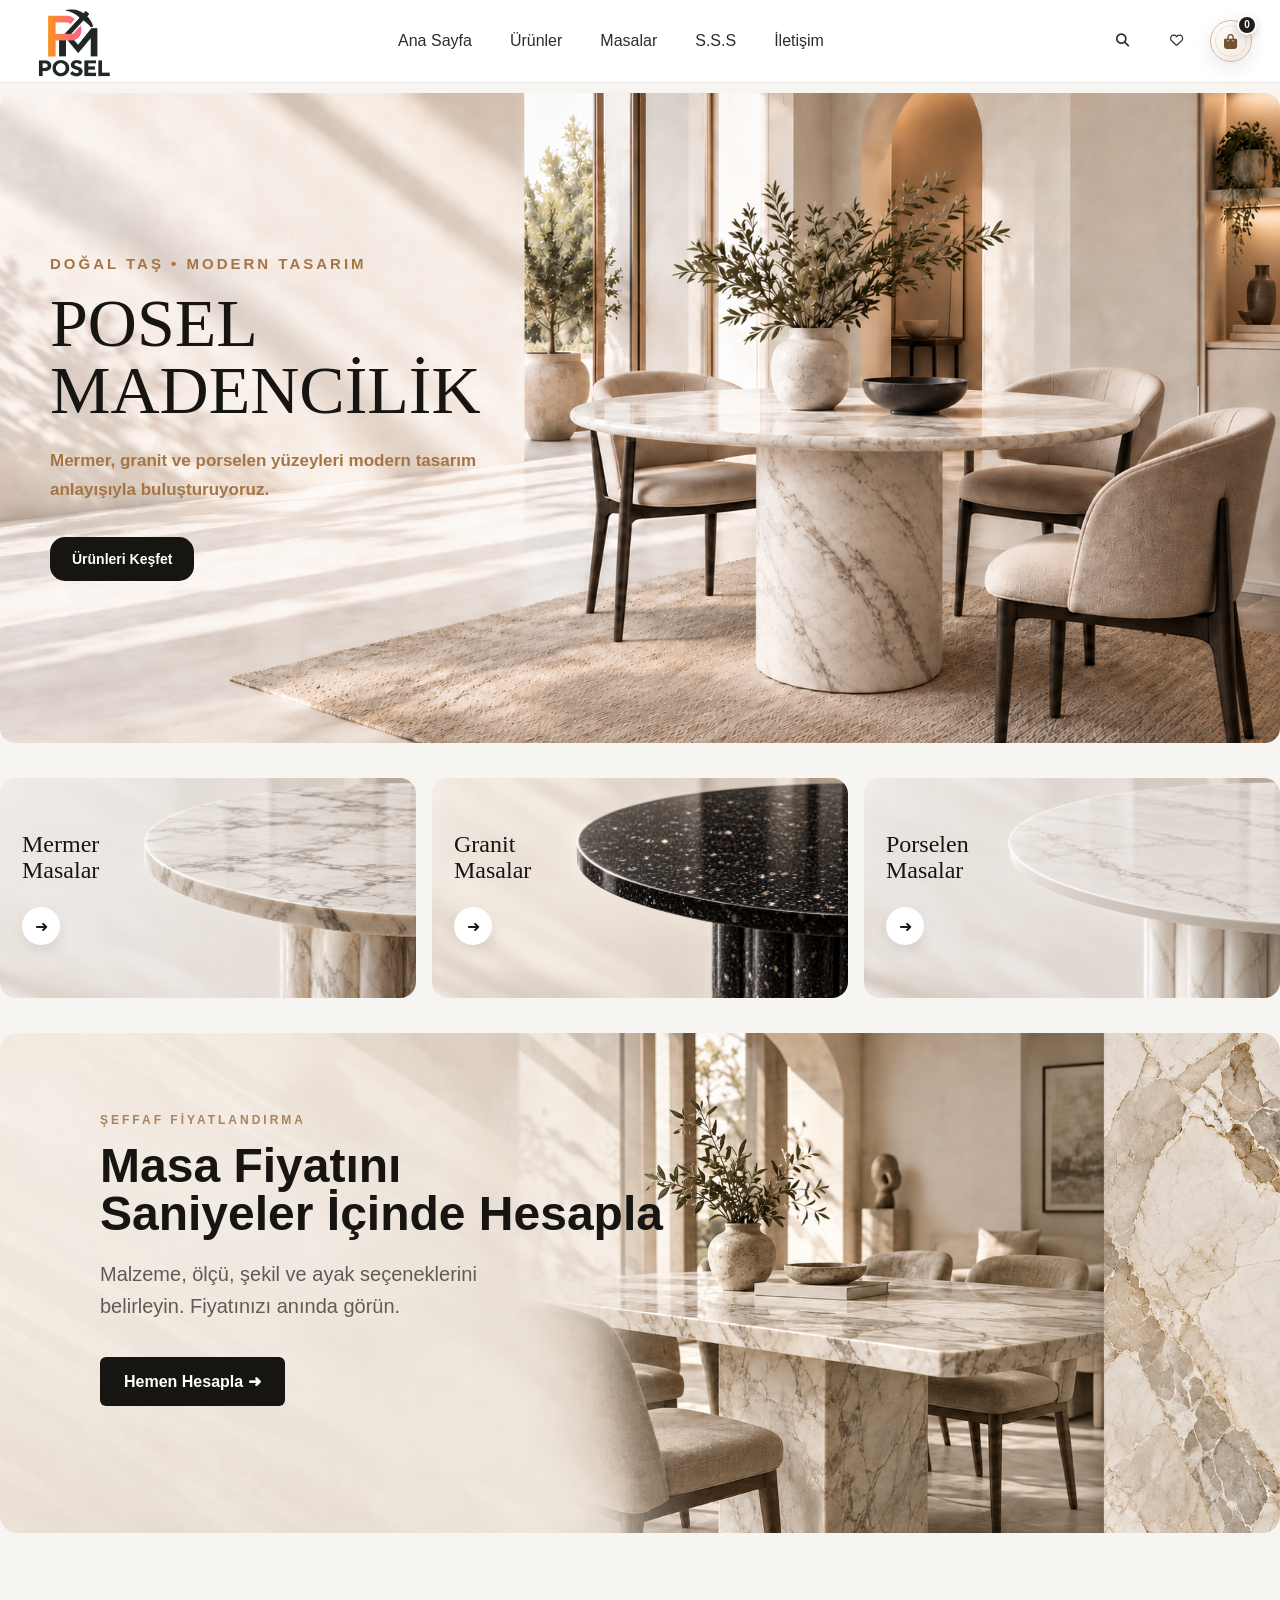
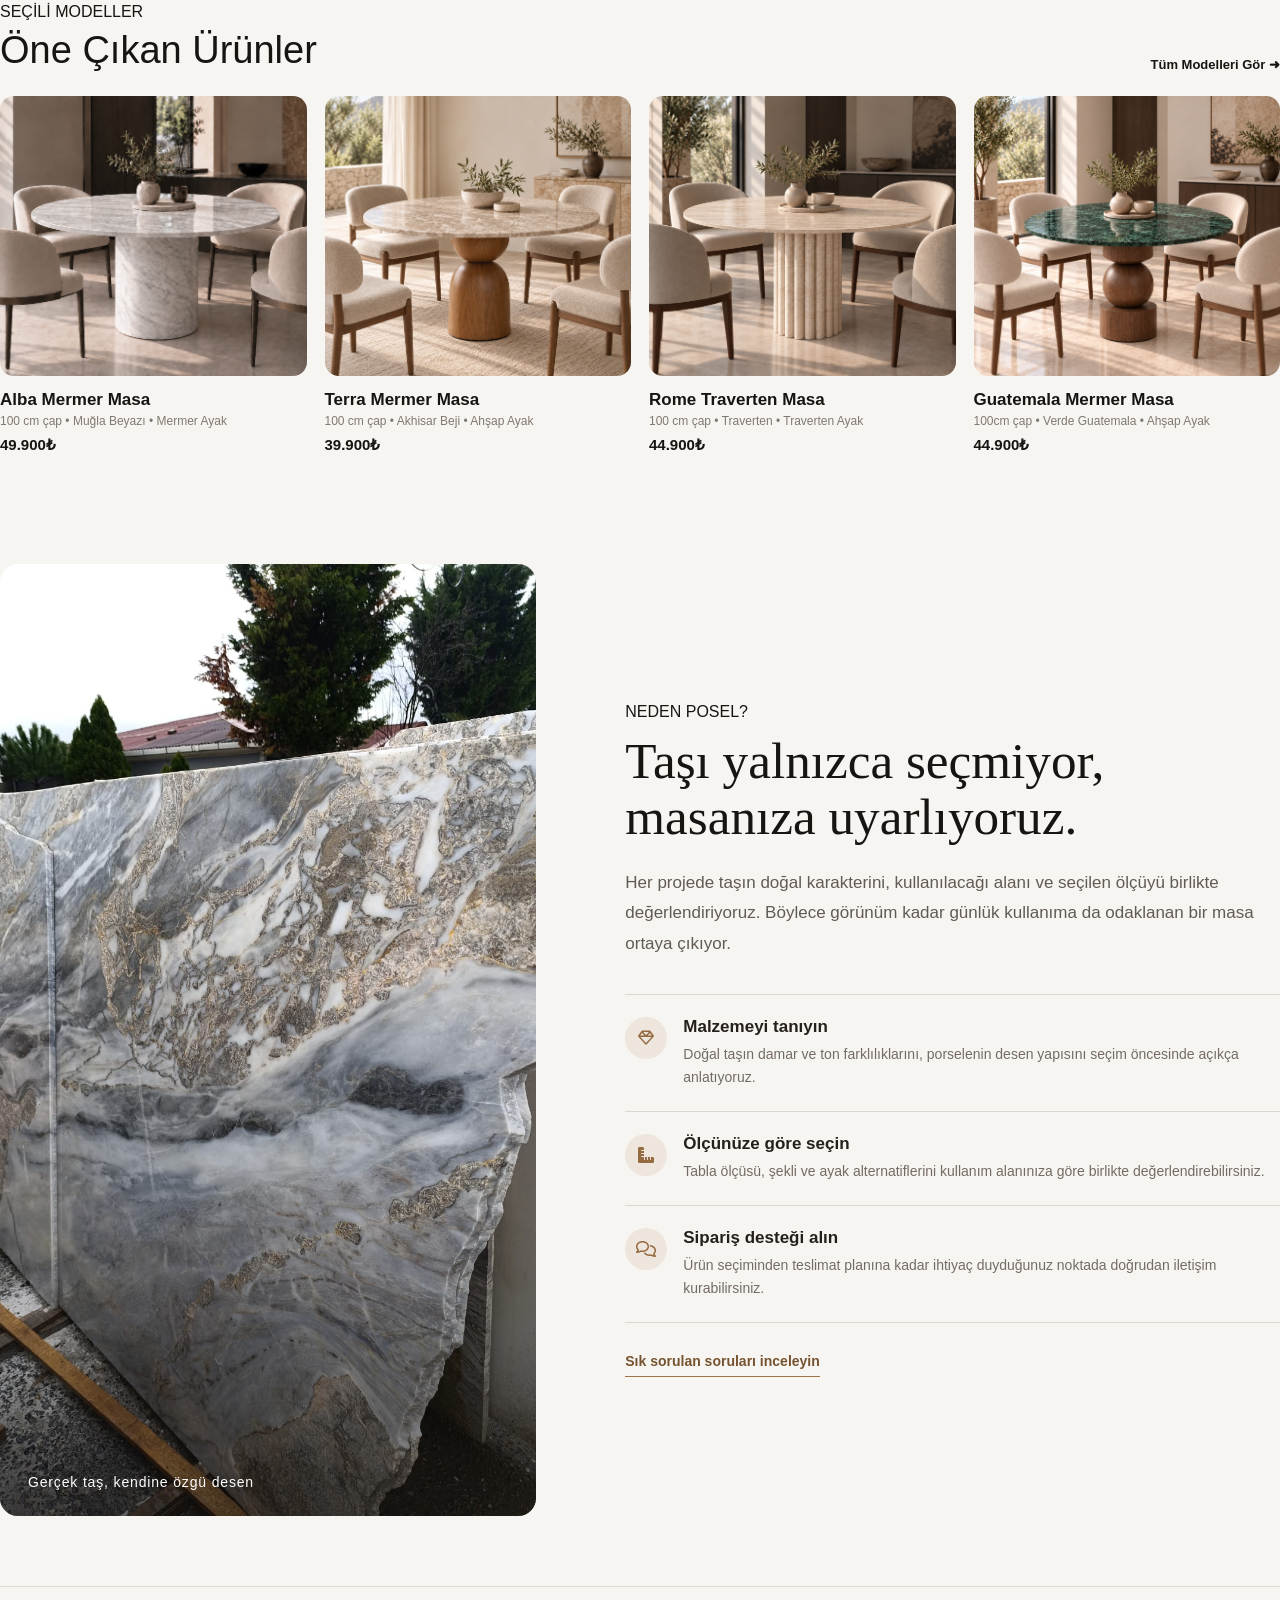
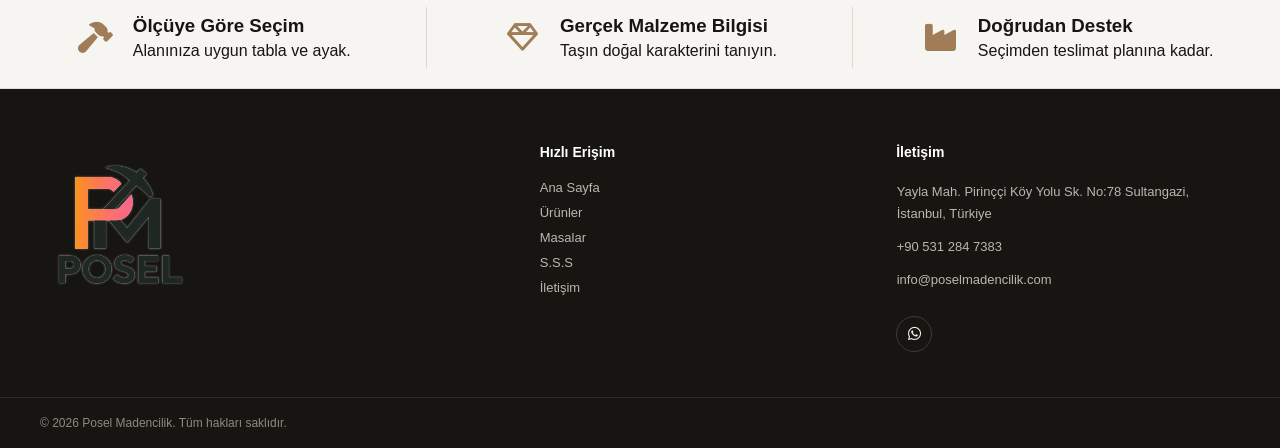
==== commit 3d5f220d: "Publish latest site updates" ====
--- a/index.html
+++ b/index.html
@@ -91,7 +91,7 @@
 
         <section class="table-categories">
 
-            <a href="masalar.html" class="table-category-card">
+            <a href="masalar.html?material=mermer" class="table-category-card">
                 <div class="table-category-text">
                     <h3>Mermer <br> Masalar</h3>
                     <span class="table-category-arrow">➜</span>
@@ -100,7 +100,7 @@
                 <img src="images/marble-table-category.png" alt="Mermer Masa">
             </a>
 
-            <a href="masalar.html" class="table-category-card">
+            <a href="masalar.html?material=granit" class="table-category-card">
                 <div class="table-category-text">
                     <h3>Granit <br> Masalar</h3>
                     <span class="table-category-arrow">➜</span>
@@ -109,7 +109,7 @@
                 <img src="images/granite-table-category.png" alt="Granit Masa">
             </a>
 
-            <a href="masalar.html" class="table-category-card">
+            <a href="masalar.html?material=porselen" class="table-category-card">
                 <div class="table-category-text">
                     <h3>Porselen <br> Masalar</h3>
                     <span class="table-category-arrow">➜</span>
@@ -121,7 +121,7 @@
 
         </section>
 
-        <section class="calculator-promo">
+        <a href="kombinasyon.html" class="calculator-promo" aria-label="Masa kombinasyonunu oluştur ve fiyatını gör">
             
             <img src="images/calculator-promo.png" 
                  alt="Masa Fiyat Hesaplayıcı"
@@ -138,15 +138,15 @@
 
                 <p>
                     Malzeme, ölçü, şekil ve ayak seçeneklerini belirleyin.
-                    Tahmini fiyatınızı anında görün.
+                    Fiyatınızı anında görün.
                 </p>
 
-                <a href="kombinasyon.html" class="calculator-cta">
+                <span class="calculator-cta">
                     Hemen Hesapla ➜
-                </a>
-            </div>
-
-        </section>
+                </span>
+            </div>
+
+        </a>
 
 
         <section class="featured-products">
@@ -303,9 +303,9 @@
         <div class="footer-column footer-contact">
             <h3>İletişim</h3>
 
-            <p>İstanbul, Türkiye</p>
+            <p><a href="https://share.google/lPxmTnoxhRvr2K1og" target="_blank" rel="noopener noreferrer">Yayla Mah. Pirinççi Köy Yolu Sk. No:78 Sultangazi, İstanbul, Türkiye</a></p>
             <p><a href="tel:+905312847383">+90 531 284 7383</a></p>
-            <p><a href="mailto:posusmermer@gmail.com">posusmermer@gmail.com</a></p>
+            <p><a href="mailto:info@poselmadencilik.com">info@poselmadencilik.com</a></p>
 
             <div class="footer-socials">
                 <a href="https://wa.me/905312847383" aria-label="WhatsApp'tan ulaşın"><i class="fa-brands fa-whatsapp"></i></a>
--- a/style.css
+++ b/style.css
@@ -403,11 +403,20 @@
 
 .calculator-promo {
     position: relative;
+    display: block;
     max-width: 1800px;
     height: 500px;
     margin: 35px auto;
     border-radius: 18px;
     overflow: hidden;
+    color: inherit;
+    text-decoration: none;
+    cursor: pointer;
+}
+
+.calculator-promo:focus-visible {
+    outline: 3px solid #a8845f;
+    outline-offset: 4px;
 }
 
 .calculator-promo-image {
@@ -460,7 +469,9 @@
     transition: 0.3s ease;
 }
 
-.calculator-cta:hover {
+.calculator-cta:hover,
+.calculator-promo:hover .calculator-cta,
+.calculator-promo:focus-visible .calculator-cta {
     background-color: #a8845f;
     transform: translateX(4px);
 }
@@ -1079,7 +1090,7 @@
     width: 160px;
     height: auto;
     display: block;
-    filter: drop-shadow(0 0 0.7px rgba(255, 255, 255, 0.95)) drop-shadow(0 0 1.4px rgba(255, 255, 255, 0.55));
+    filter: drop-shadow(0 0 0.6px rgba(255, 255, 255, 0.72)) drop-shadow(0 0 1.2px rgba(255, 255, 255, 0.34));
 }
 
 .footer-column {
@@ -2458,12 +2469,12 @@
 ========================= */
 
 .navbar {
-    height: 76px;
+    height: 82px;
 }
 
 .navbar-inner {
     max-width: 1400px;
-    height: 76px;
+    height: 82px;
     margin: 0 auto;
     padding: 0 32px;
     display: flex;
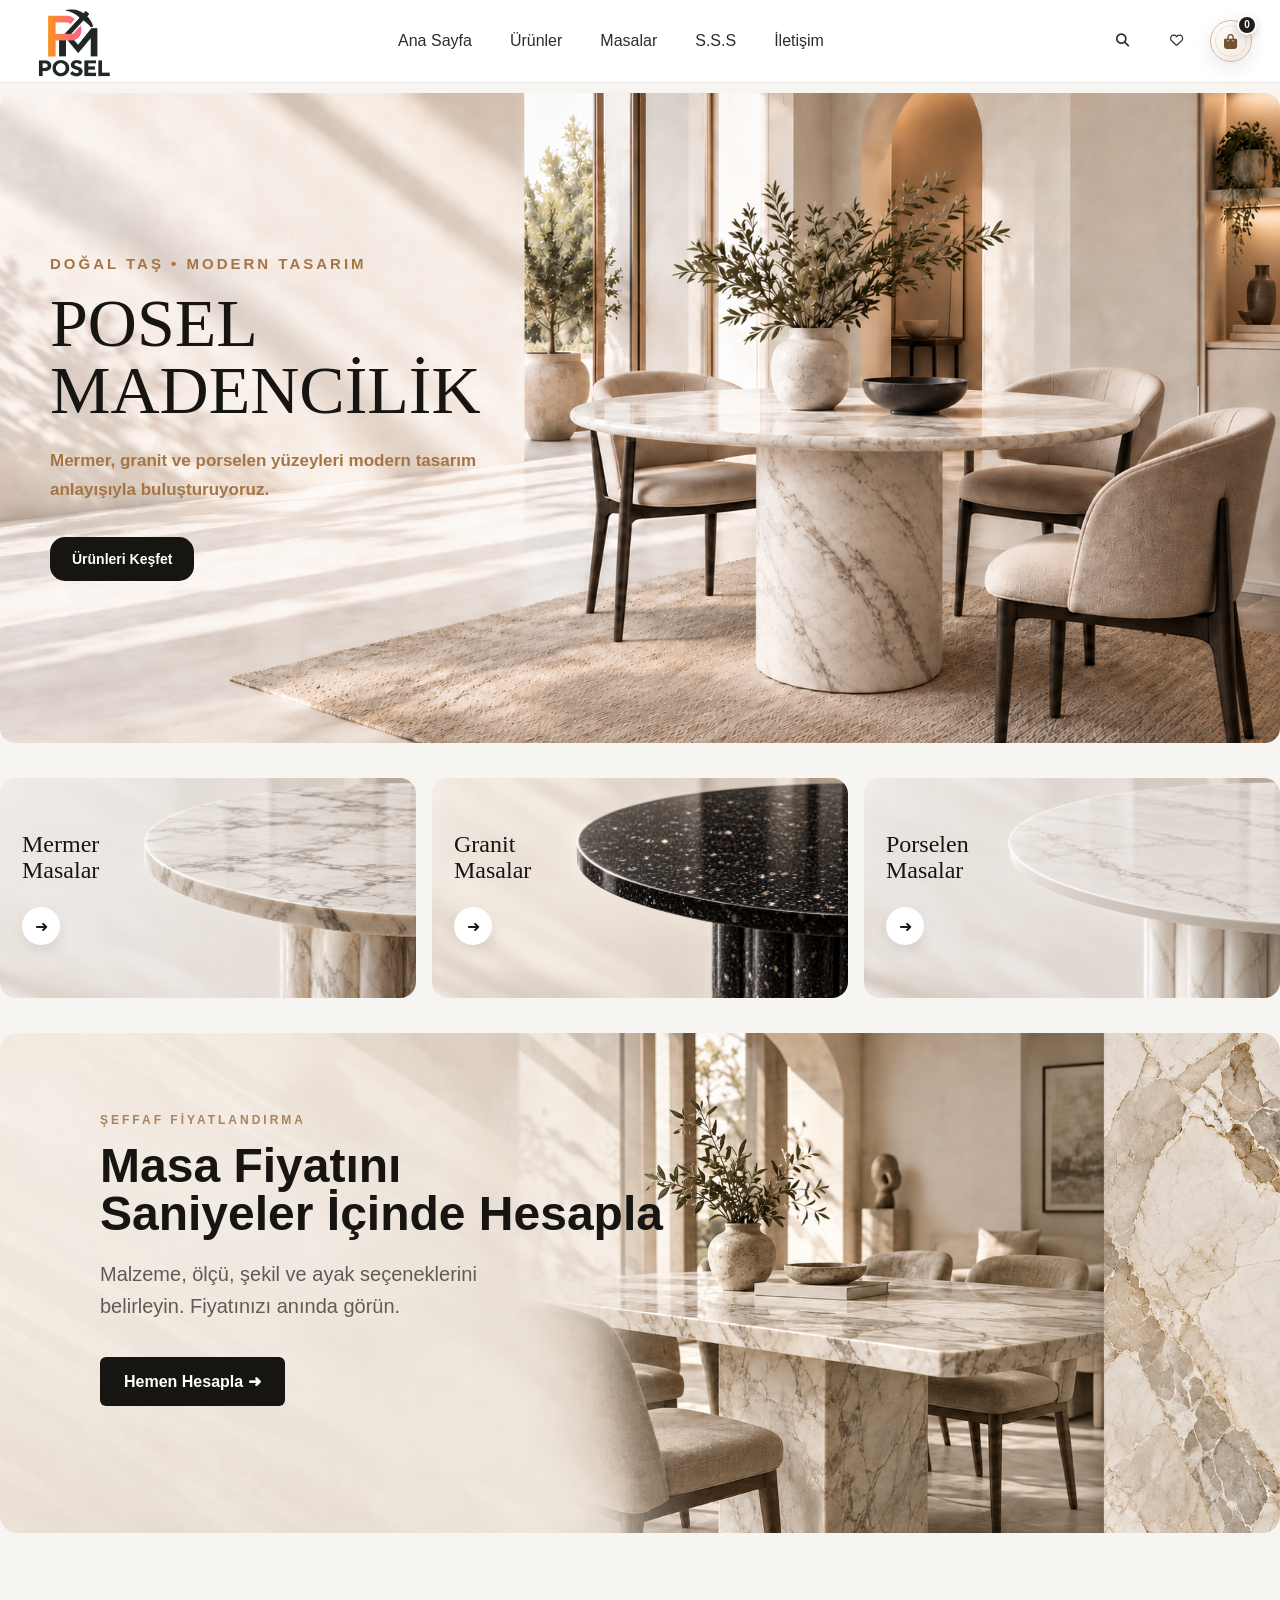
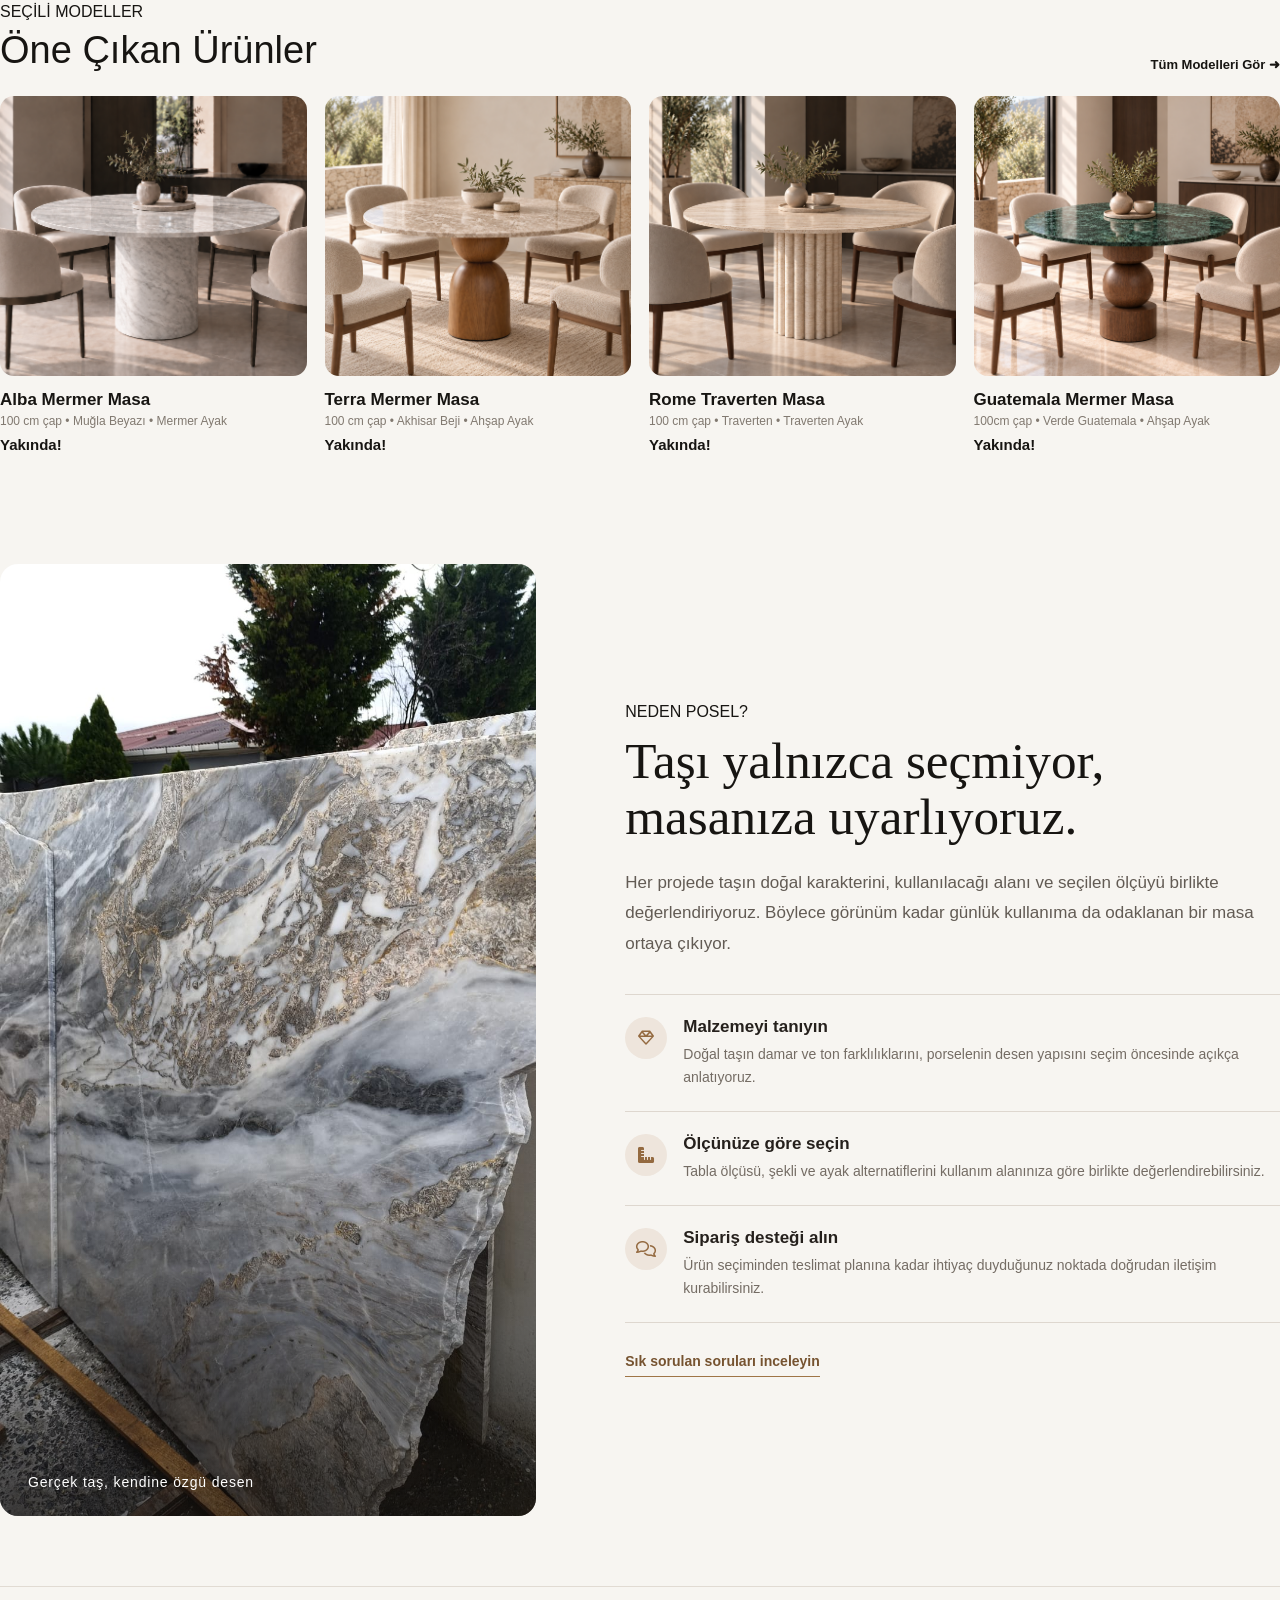
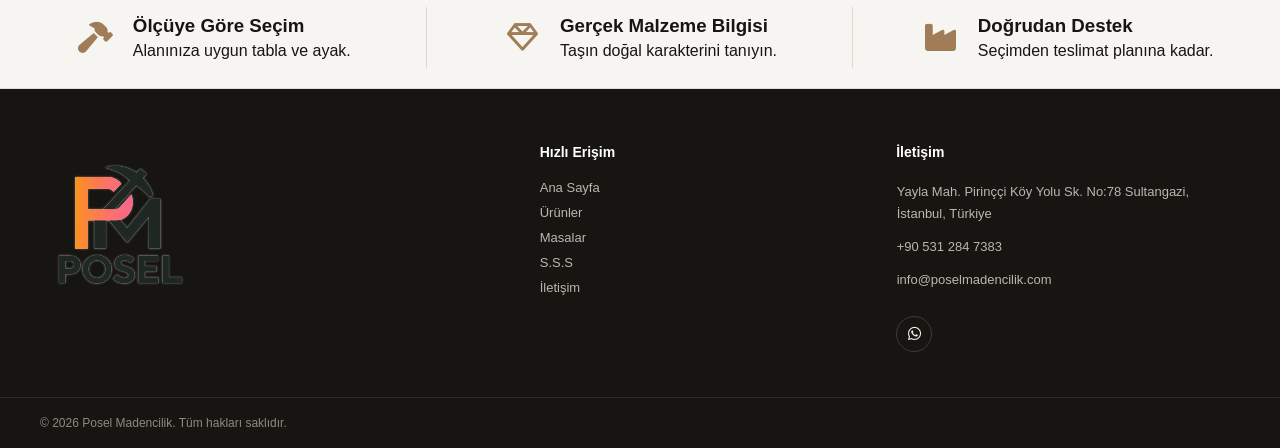
==== commit 68f4a3c2: "Add technical SEO foundation" ====
--- a/index.html
+++ b/index.html
@@ -4,16 +4,39 @@
     <meta charset="UTF-8">
     <meta name="viewport" content="width=device-width, initial-scale=1.0">
 
-    <title>Posel Madencilik</title>
+    <title>Mermer, Granit ve Porselen Masalar | Posel Madencilik</title>
     <meta name="description" content="Mermer, granit ve porselen masa modellerini keşfedin; ölçü, tabla ve ayak seçenekleriyle masanızı Posel Madencilik'te oluşturun.">
     <meta name="robots" content="index, follow">
+    <link rel="canonical" href="https://poselmadencilik.com/">
     <meta property="og:locale" content="tr_TR">
     <meta property="og:type" content="website">
+    <meta property="og:site_name" content="Posel Madencilik">
+    <meta property="og:url" content="https://poselmadencilik.com/">
     <meta property="og:title" content="Posel Madencilik | Doğal Taş ve Porselen Masalar">
     <meta property="og:description" content="Doğal taş ve porselen masa modellerini inceleyin, ölçü ve ayak seçenekleriyle masanızı oluşturun.">
     <meta name="twitter:card" content="summary">
     <meta name="twitter:title" content="Posel Madencilik | Doğal Taş ve Porselen Masalar">
     <meta name="twitter:description" content="Doğal taş ve porselen masa modellerini inceleyin, ölçü ve ayak seçenekleriyle masanızı oluşturun.">
+
+    <script type="application/ld+json">
+    {
+        "@context": "https://schema.org",
+        "@type": "FurnitureStore",
+        "name": "Posel Madencilik",
+        "url": "https://poselmadencilik.com/",
+        "logo": "https://poselmadencilik.com/images/posel-logo.png",
+        "image": "https://poselmadencilik.com/images/posel-logo.png",
+        "telephone": "+90 531 284 7383",
+        "email": "info@poselmadencilik.com",
+        "address": {
+            "@type": "PostalAddress",
+            "streetAddress": "Yayla Mah. Pirinççi Köy Yolu Sk. No:78",
+            "addressLocality": "Sultangazi",
+            "addressRegion": "İstanbul",
+            "addressCountry": "TR"
+        }
+    }
+    </script>
 
     <link rel="icon" type="image/png" href="images/posel-favicon.png">
 
@@ -172,7 +195,7 @@
                     <div class="product-info">
                         <h3>Alba Mermer Masa</h3>
                         <span>100 cm çap • Muğla Beyazı • Mermer Ayak</span>
-                        <strong>49.900₺</strong>
+                        <strong>Yakında!</strong>
                     </div>
                 </a>
 
@@ -184,7 +207,7 @@
                     <div class="product-info">
                         <h3>Terra Mermer Masa</h3>
                         <span>100 cm çap • Akhisar Beji • Ahşap Ayak</span>
-                        <strong>39.900₺</strong>
+                        <strong>Yakında!</strong>
                     </div>
                 </a>
 
@@ -196,7 +219,7 @@
                     <div class="product-info">
                         <h3>Rome Traverten Masa</h3>
                         <span>100 cm çap • Traverten • Traverten Ayak</span>
-                        <strong>44.900₺</strong>
+                        <strong>Yakında!</strong>
                     </div>
                 </a>
 
@@ -208,7 +231,7 @@
                     <div class="product-info">
                         <h3>Guatemala Mermer Masa</h3>
                         <span>100cm çap • Verde Guatemala • Ahşap Ayak</span>
-                        <strong>44.900₺</strong>
+                        <strong>Yakında!</strong>
                     </div>
                 </a>
 
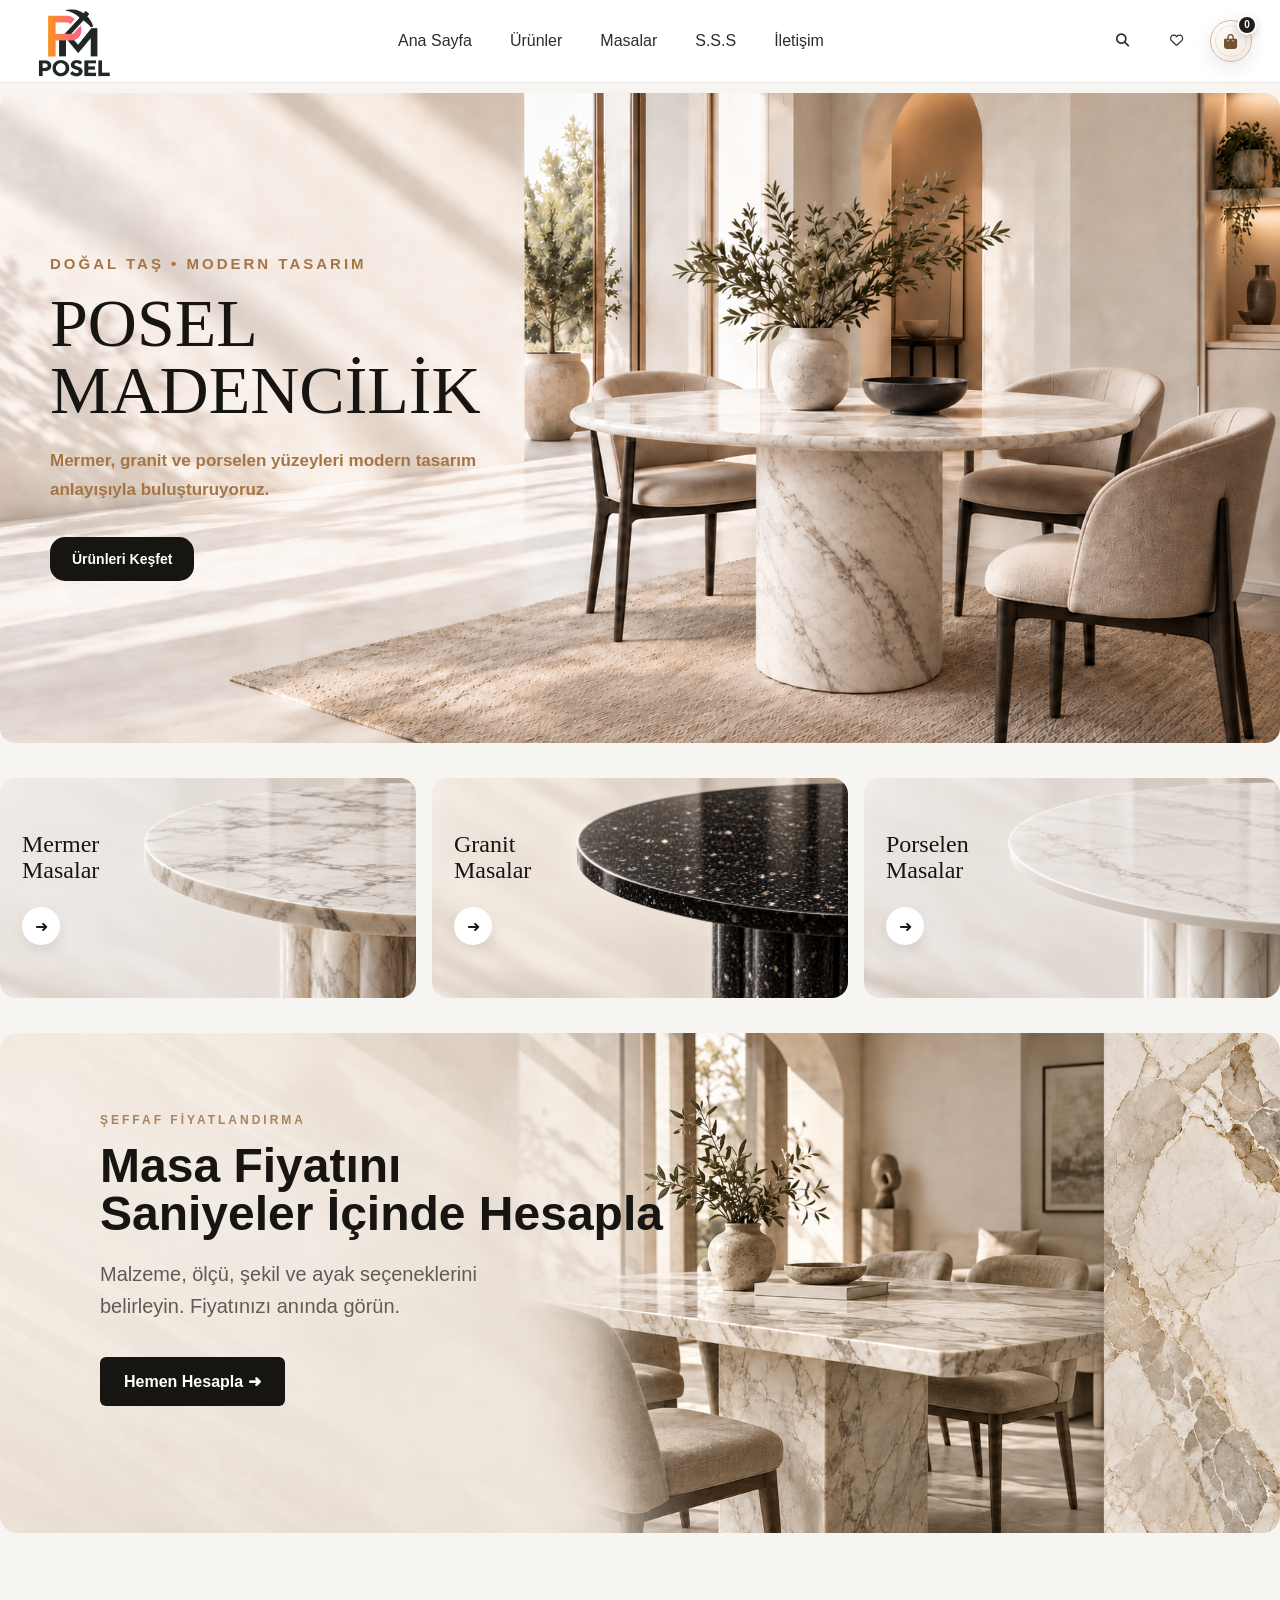
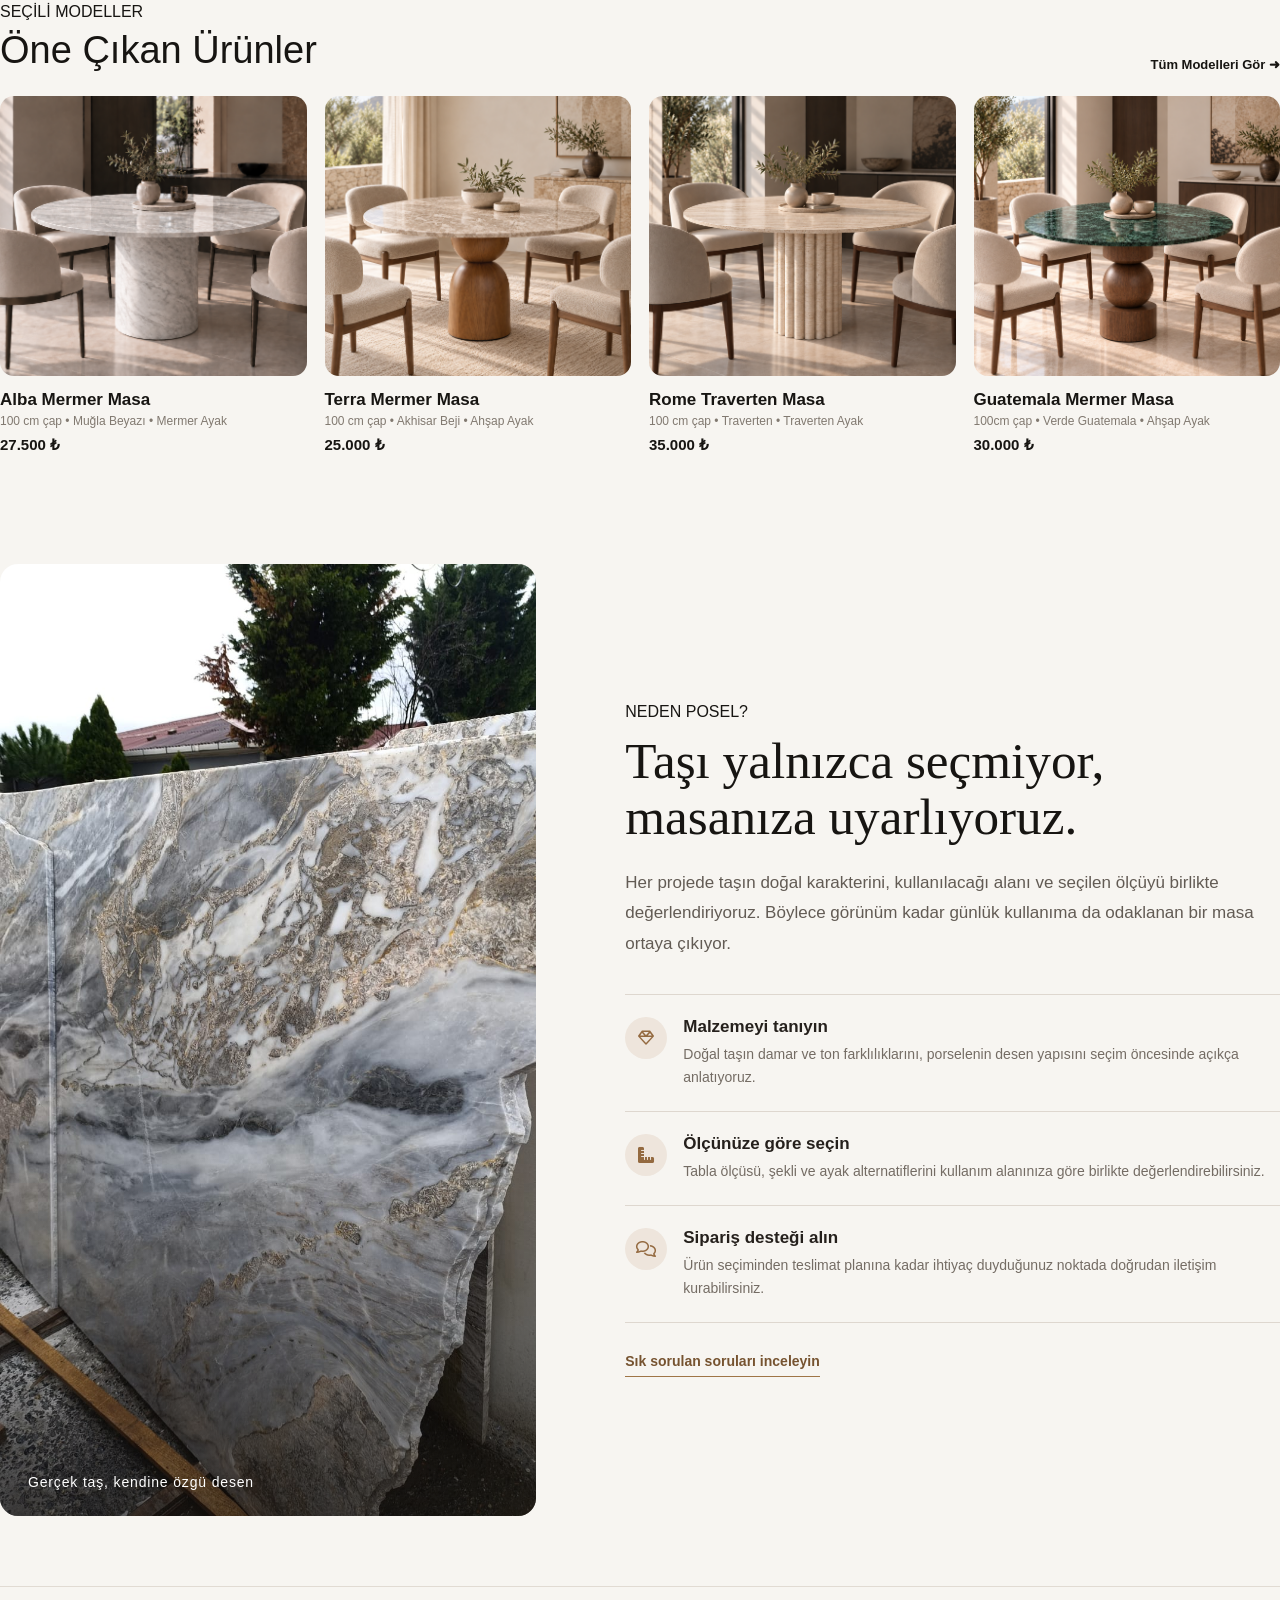
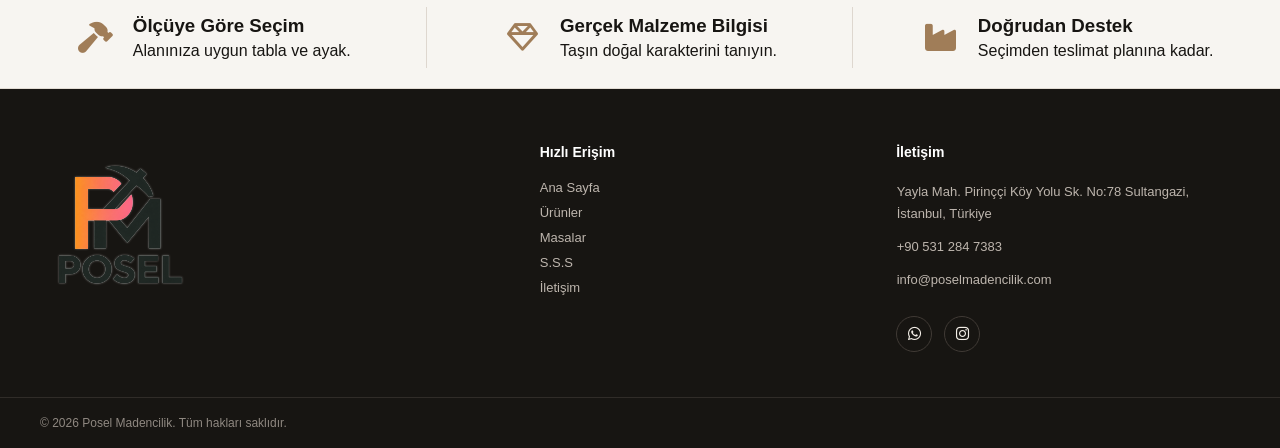
==== commit d837aa00: "Add featured table pricing and contact map" ====
--- a/index.html
+++ b/index.html
@@ -7,6 +7,7 @@
     <title>Mermer, Granit ve Porselen Masalar | Posel Madencilik</title>
     <meta name="description" content="Mermer, granit ve porselen masa modellerini keşfedin; ölçü, tabla ve ayak seçenekleriyle masanızı Posel Madencilik'te oluşturun.">
     <meta name="robots" content="index, follow">
+    <meta name="google-site-verification" content="CkMjwnZfvb-8y51hp8dRgCpBdCg7lyqC4VYfDRH4AAw">
     <link rel="canonical" href="https://poselmadencilik.com/">
     <meta property="og:locale" content="tr_TR">
     <meta property="og:type" content="website">
@@ -172,7 +173,7 @@
         </a>
 
 
-        <section class="featured-products">
+        <section class="featured-products" id="one-cikan-urunler">
             
             <div class="featured-header">
                 <div>
@@ -187,51 +188,51 @@
             </div>
 
             <div class="product-grid">
-                <a href="masa-detay.html?id=1" class="product-card">
+                <a href="masa-detay.html?id=37" class="product-card">
                     <div class="product-image-wrap">
-                        <img src="images/product-1.png" alt="Mermer Masa">
+                        <img src="images/product-1.png" alt="Alba Mermer Masa">
                     </div>
 
                     <div class="product-info">
                         <h3>Alba Mermer Masa</h3>
                         <span>100 cm çap • Muğla Beyazı • Mermer Ayak</span>
-                        <strong>Yakında!</strong>
-                    </div>
-                </a>
-
-                 <a href="masa-detay.html?id=7" class="product-card">
+                        <strong>27.500 ₺</strong>
+                    </div>
+                </a>
+
+                 <a href="masa-detay.html?id=38" class="product-card">
                     <div class="product-image-wrap">
-                        <img src="images/product-2.png" alt="">
+                        <img src="images/product-2.png" alt="Terra Mermer Masa">
                     </div>
 
                     <div class="product-info">
                         <h3>Terra Mermer Masa</h3>
                         <span>100 cm çap • Akhisar Beji • Ahşap Ayak</span>
-                        <strong>Yakında!</strong>
-                    </div>
-                </a>
-
-                 <a href="masa-detay.html?id=10" class="product-card">
+                        <strong>25.000 ₺</strong>
+                    </div>
+                </a>
+
+                 <a href="masa-detay.html?id=39" class="product-card">
                     <div class="product-image-wrap">
-                        <img src="images/product-3.png" alt="">
+                        <img src="images/product-3.png" alt="Rome Traverten Masa">
                     </div>
 
                     <div class="product-info">
                         <h3>Rome Traverten Masa</h3>
                         <span>100 cm çap • Traverten • Traverten Ayak</span>
-                        <strong>Yakında!</strong>
-                    </div>
-                </a>
-
-                 <a href="masa-detay.html?id=11" class="product-card">
+                        <strong>35.000 ₺</strong>
+                    </div>
+                </a>
+
+                 <a href="masa-detay.html?id=40" class="product-card">
                     <div class="product-image-wrap">
-                        <img src="images/product-4.png" alt="">
+                        <img src="images/product-4.png" alt="Guatemala Mermer Masa">
                     </div>
 
                     <div class="product-info">
                         <h3>Guatemala Mermer Masa</h3>
                         <span>100cm çap • Verde Guatemala • Ahşap Ayak</span>
-                        <strong>Yakında!</strong>
+                        <strong>30.000 ₺</strong>
                     </div>
                 </a>
 
@@ -332,6 +333,7 @@
 
             <div class="footer-socials">
                 <a href="https://wa.me/905312847383" aria-label="WhatsApp'tan ulaşın"><i class="fa-brands fa-whatsapp"></i></a>
+                <a href="https://www.instagram.com/poseltr/" target="_blank" rel="noopener noreferrer" aria-label="Instagram’da Posel Madencilik"><i class="fa-brands fa-instagram" aria-hidden="true"></i></a>
             </div>
         </div>
 
--- a/style.css
+++ b/style.css
@@ -3565,7 +3565,7 @@
 
 .contact-layout {
     display: grid;
-    grid-template-columns: 1.1fr .9fr;
+    grid-template-columns: repeat(2, minmax(0, 1fr));
     gap: 20px;
     max-width: 1240px;
     margin: 0 auto;
@@ -3682,6 +3682,45 @@
 
 .contact-details h3 {
     margin-top: 10px;
+}
+
+.contact-map-frame {
+    margin-top: 16px;
+    overflow: hidden;
+    border: 1px solid #e6ddd4;
+    border-radius: 16px;
+    background: #faf7f3;
+}
+
+.contact-map {
+    display: block;
+    width: 100%;
+    height: clamp(220px, 24vw, 280px);
+    border: 0;
+}
+
+.contact-map-directions {
+    display: flex;
+    align-items: center;
+    justify-content: space-between;
+    gap: 8px;
+    padding: 12px 16px;
+    border-top: 1px solid #e6ddd4;
+    color: #765330;
+    font-size: 14px;
+    font-weight: 600;
+    text-decoration: none;
+}
+
+.contact-map-directions:hover,
+.contact-map-directions:focus-visible {
+    color: #514237;
+    background: #f1e8de;
+}
+
+.contact-map-directions:focus-visible {
+    outline: 2px solid #8d653f;
+    outline-offset: -3px;
 }
 
 @media (max-width: 800px) {
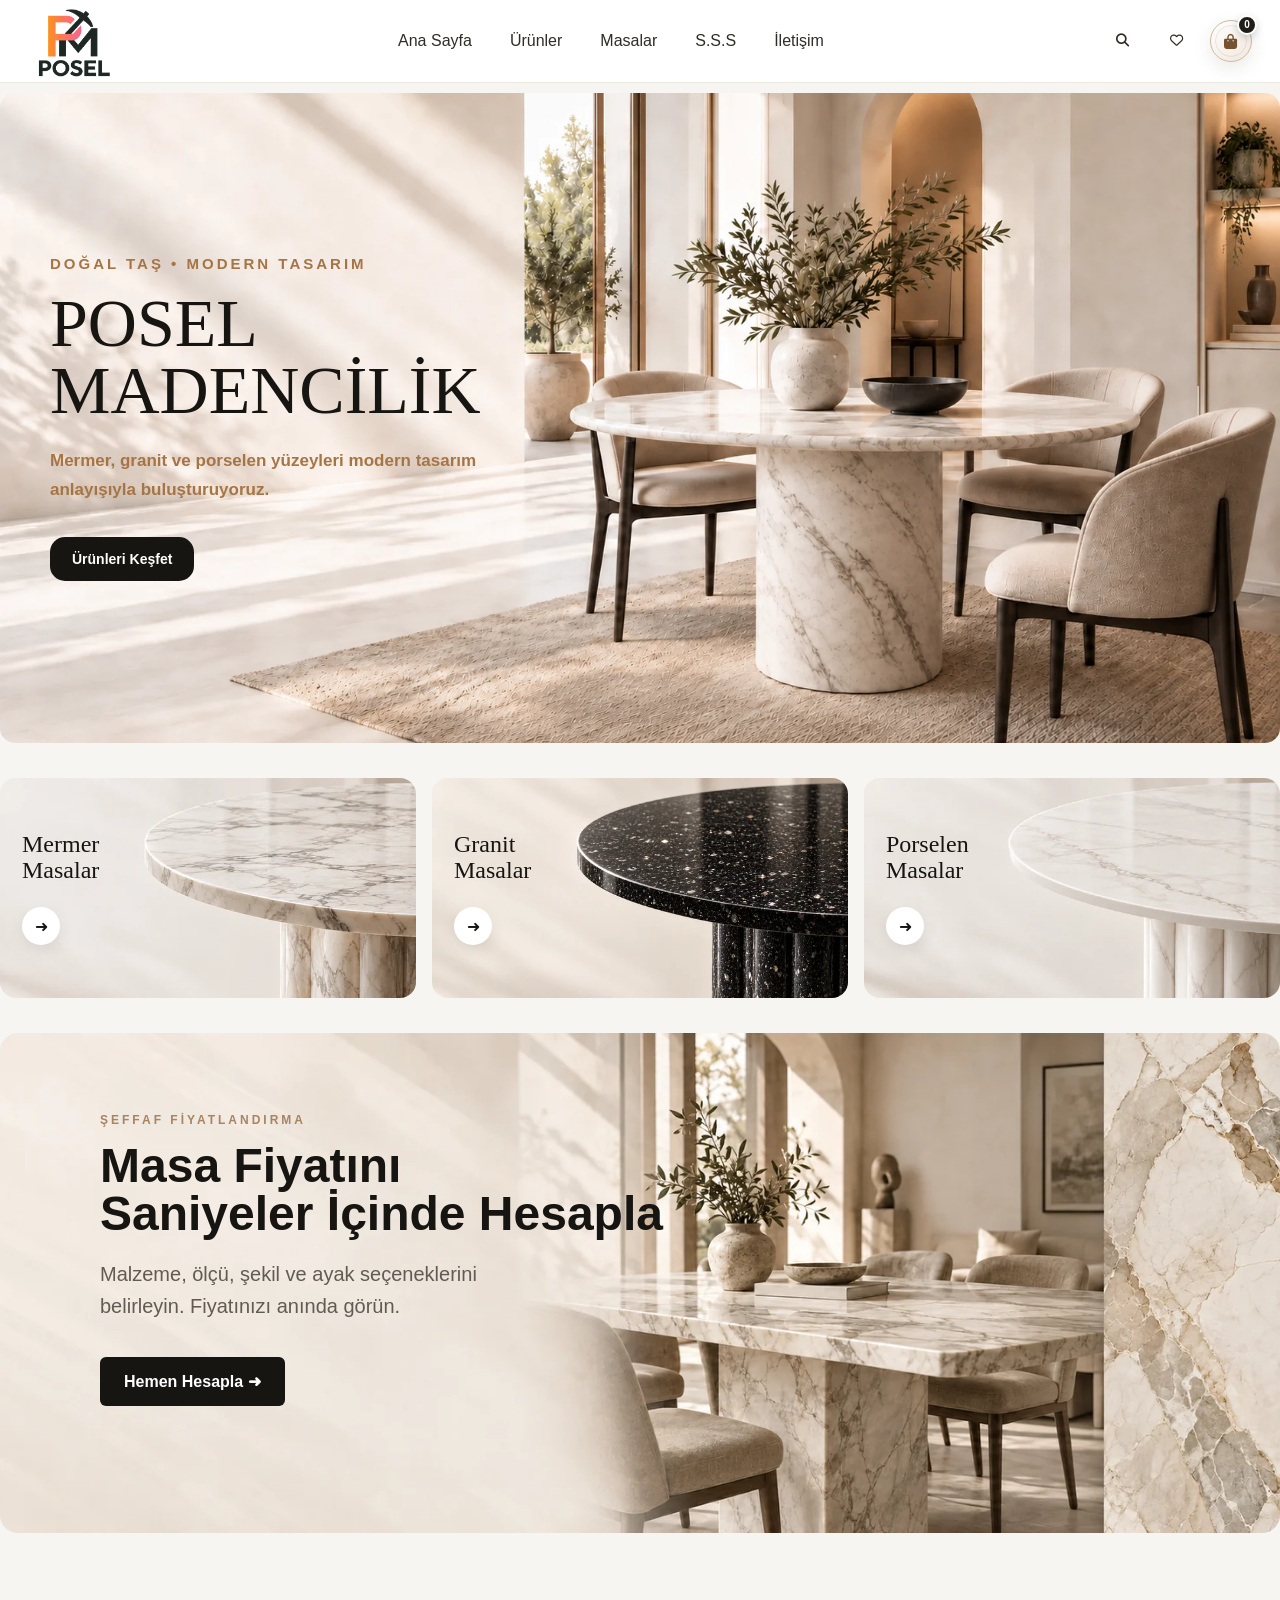
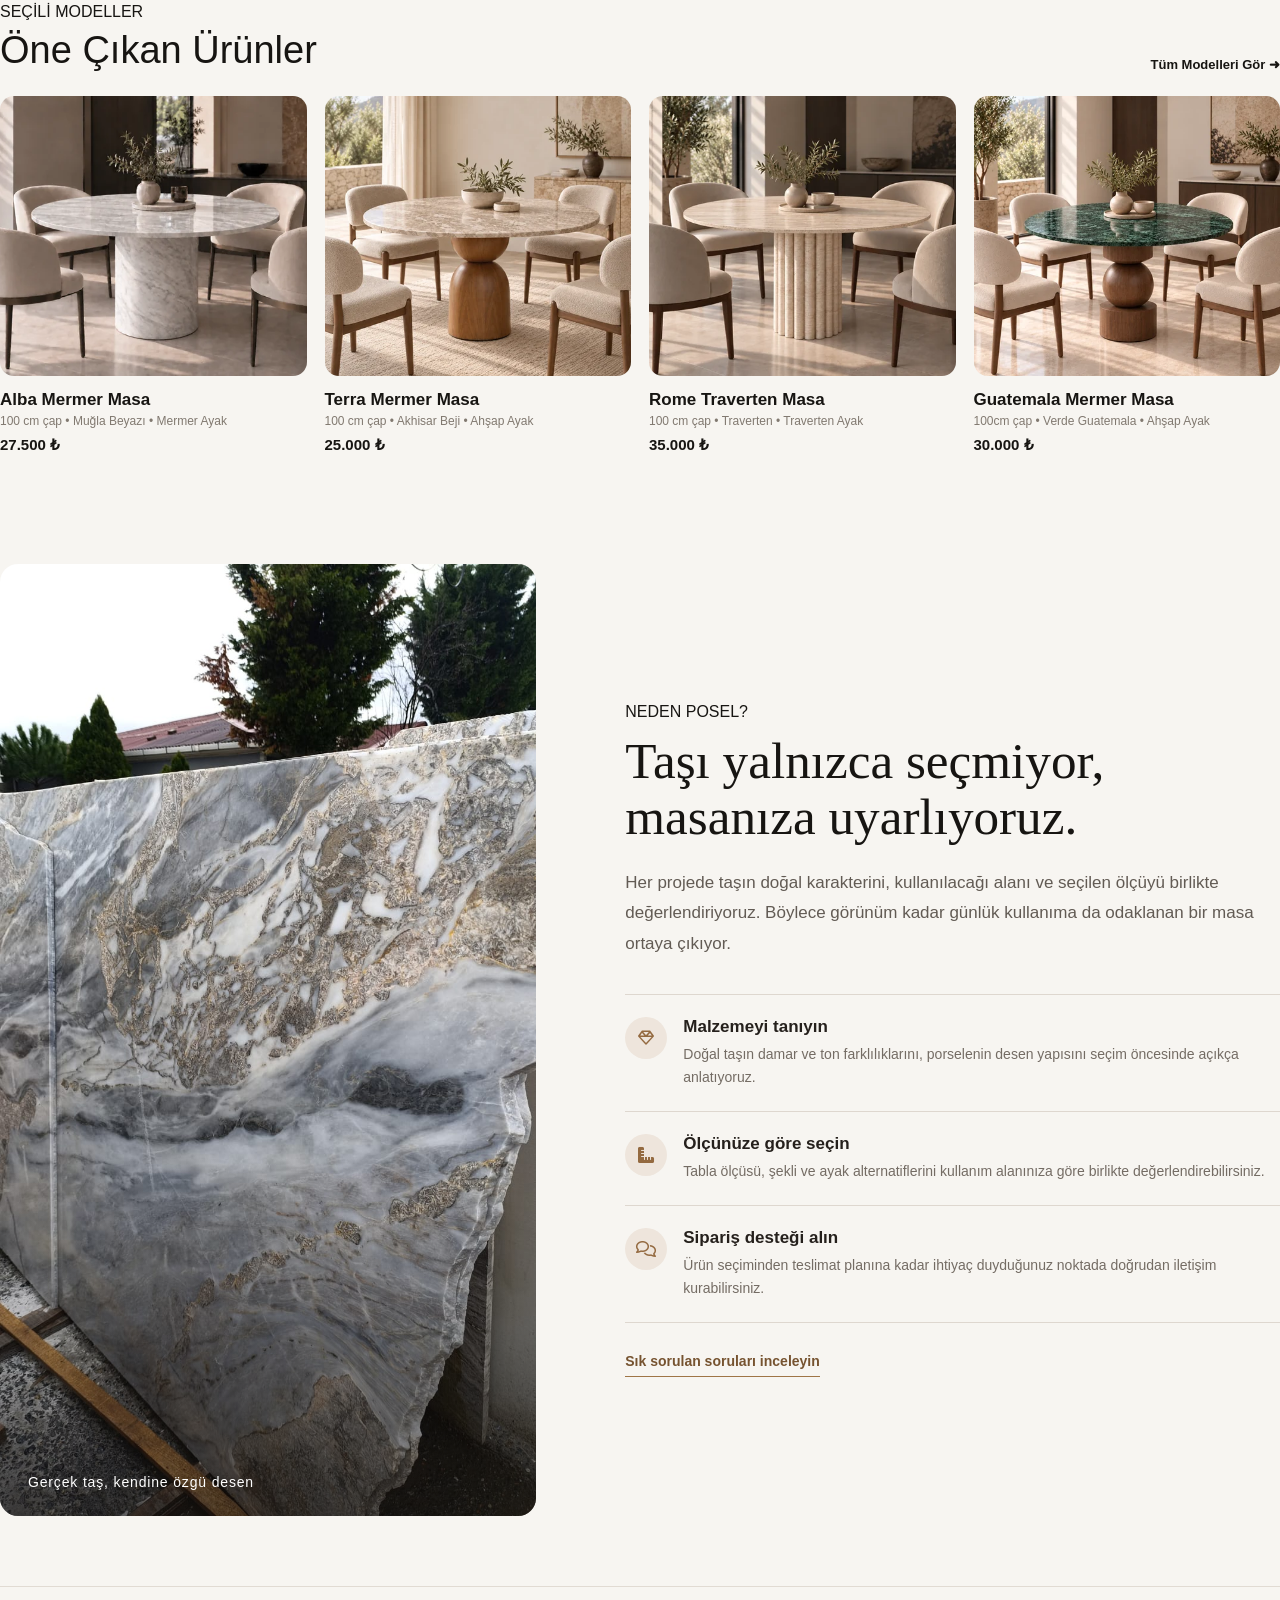
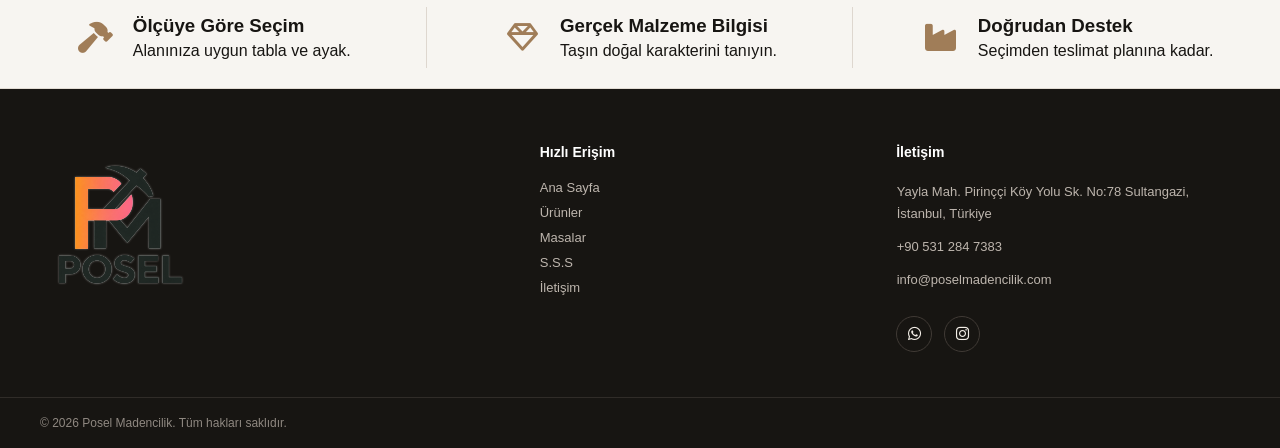
==== commit 92c69be3: "Optimize homepage images and correct site details" ====
--- a/index.html
+++ b/index.html
@@ -41,7 +41,9 @@
 
     <link rel="icon" type="image/png" href="images/posel-favicon.png">
 
-    <link rel="stylesheet" href="style.css">
+    <link rel="preload" as="image" href="images/hero-table-mobile.webp" media="(max-width: 768px)" fetchpriority="high">
+    <link rel="preload" as="image" href="images/hero-table-desktop.webp" media="(width > 768px)" fetchpriority="high">
+    <link rel="stylesheet" href="style.css?v=home-images-1">
     <link rel="stylesheet" href="mini-cart.css">
     <link
         rel="stylesheet"
@@ -121,7 +123,10 @@
                     <span class="table-category-arrow">➜</span>
                 </div>
 
-                <img src="images/marble-table-category.png" alt="Mermer Masa">
+                <img src="images/marble-table-category-1040.webp"
+                     srcset="images/marble-table-category-640.webp 640w, images/marble-table-category-1040.webp 1040w"
+                     sizes="(max-width: 1024px) 50vw, (max-width: 1600px) 33vw, 523px"
+                     width="1040" height="585" alt="Mermer Masa" loading="lazy" decoding="async">
             </a>
 
             <a href="masalar.html?material=granit" class="table-category-card">
@@ -130,7 +135,10 @@
                     <span class="table-category-arrow">➜</span>
                 </div>
 
-                <img src="images/granite-table-category.png" alt="Granit Masa">
+                <img src="images/granite-table-category-1040.webp"
+                     srcset="images/granite-table-category-640.webp 640w, images/granite-table-category-1040.webp 1040w"
+                     sizes="(max-width: 1024px) 50vw, (max-width: 1600px) 33vw, 523px"
+                     width="1040" height="585" alt="Granit Masa" loading="lazy" decoding="async">
             </a>
 
             <a href="masalar.html?material=porselen" class="table-category-card">
@@ -139,7 +147,10 @@
                     <span class="table-category-arrow">➜</span>
                 </div>
 
-                <img src="images/porcelain-table-category.png" alt="Porselen Masa">
+                <img src="images/porcelain-table-category-1040.webp"
+                     srcset="images/porcelain-table-category-640.webp 640w, images/porcelain-table-category-1040.webp 1040w"
+                     sizes="(max-width: 1024px) 50vw, (max-width: 1600px) 33vw, 523px"
+                     width="1040" height="585" alt="Porselen Masa" loading="lazy" decoding="async">
             </a>
 
 
@@ -147,7 +158,10 @@
 
         <a href="kombinasyon.html" class="calculator-promo" aria-label="Masa kombinasyonunu oluştur ve fiyatını gör">
             
-            <img src="images/calculator-promo.png" 
+            <img src="images/calculator-promo-1600.webp"
+                 srcset="images/calculator-promo-960.webp 960w, images/calculator-promo-1600.webp 1600w"
+                 sizes="(max-width: 768px) 1120px, (max-width: 1800px) 100vw, 1800px"
+                 width="1600" height="572" loading="lazy" decoding="async"
                  alt="Masa Fiyat Hesaplayıcı"
                  class="calculator-promo-image"
             >
@@ -190,7 +204,10 @@
             <div class="product-grid">
                 <a href="masa-detay.html?id=37" class="product-card">
                     <div class="product-image-wrap">
-                        <img src="images/product-1.png" alt="Alba Mermer Masa">
+                        <img src="images/product-1-840.webp"
+                             srcset="images/product-1-480.webp 480w, images/product-1-840.webp 840w"
+                             sizes="(max-width: 480px) calc(100vw - 40px), (max-width: 1024px) 50vw, (max-width: 1400px) 25vw, 350px"
+                             width="840" height="741" alt="Alba Mermer Masa" loading="lazy" decoding="async">
                     </div>
 
                     <div class="product-info">
@@ -202,7 +219,10 @@
 
                  <a href="masa-detay.html?id=38" class="product-card">
                     <div class="product-image-wrap">
-                        <img src="images/product-2.png" alt="Terra Mermer Masa">
+                        <img src="images/product-2-840.webp"
+                             srcset="images/product-2-480.webp 480w, images/product-2-840.webp 840w"
+                             sizes="(max-width: 480px) calc(100vw - 40px), (max-width: 1024px) 50vw, (max-width: 1400px) 25vw, 350px"
+                             width="840" height="840" alt="Terra Mermer Masa" loading="lazy" decoding="async">
                     </div>
 
                     <div class="product-info">
@@ -214,7 +234,10 @@
 
                  <a href="masa-detay.html?id=39" class="product-card">
                     <div class="product-image-wrap">
-                        <img src="images/product-3.png" alt="Rome Traverten Masa">
+                        <img src="images/product-3-840.webp"
+                             srcset="images/product-3-480.webp 480w, images/product-3-840.webp 840w"
+                             sizes="(max-width: 480px) calc(100vw - 40px), (max-width: 1024px) 50vw, (max-width: 1400px) 25vw, 350px"
+                             width="840" height="742" alt="Rome Traverten Masa" loading="lazy" decoding="async">
                     </div>
 
                     <div class="product-info">
@@ -226,7 +249,10 @@
 
                  <a href="masa-detay.html?id=40" class="product-card">
                     <div class="product-image-wrap">
-                        <img src="images/product-4.png" alt="Guatemala Mermer Masa">
+                        <img src="images/product-4-840.webp"
+                             srcset="images/product-4-480.webp 480w, images/product-4-840.webp 840w"
+                             sizes="(max-width: 480px) calc(100vw - 40px), (max-width: 1024px) 50vw, (max-width: 1400px) 25vw, 350px"
+                             width="840" height="840" alt="Guatemala Mermer Masa" loading="lazy" decoding="async">
                     </div>
 
                     <div class="product-info">
@@ -327,7 +353,7 @@
         <div class="footer-column footer-contact">
             <h3>İletişim</h3>
 
-            <p><a href="https://share.google/lPxmTnoxhRvr2K1og" target="_blank" rel="noopener noreferrer">Yayla Mah. Pirinççi Köy Yolu Sk. No:78 Sultangazi, İstanbul, Türkiye</a></p>
+            <p><a href="https://www.google.com/maps/dir/?api=1&amp;destination=41.1454445%2C28.8390483" target="_blank" rel="noopener noreferrer">Yayla Mah. Pirinççi Köy Yolu Sk. No:78 Sultangazi, İstanbul, Türkiye</a></p>
             <p><a href="tel:+905312847383">+90 531 284 7383</a></p>
             <p><a href="mailto:info@poselmadencilik.com">info@poselmadencilik.com</a></p>
 
--- a/style.css
+++ b/style.css
@@ -124,7 +124,7 @@
     min-height: 650px;
     margin: 10px auto;
     border-radius: 15px;
-    background-image: url("images/hero-table.png");
+    background-image: url("images/hero-table-desktop.webp");
     background-size: cover;
     background-position: center;
     background-repeat: no-repeat;
@@ -2718,7 +2718,7 @@
         width: 100%;
         height: 420px;
 
-        background-image: url("images/hero-table.png");
+        background-image: url("images/hero-table-mobile.webp");
         background-size: cover;
         background-position: 65% center;
         background-repeat: no-repeat;
